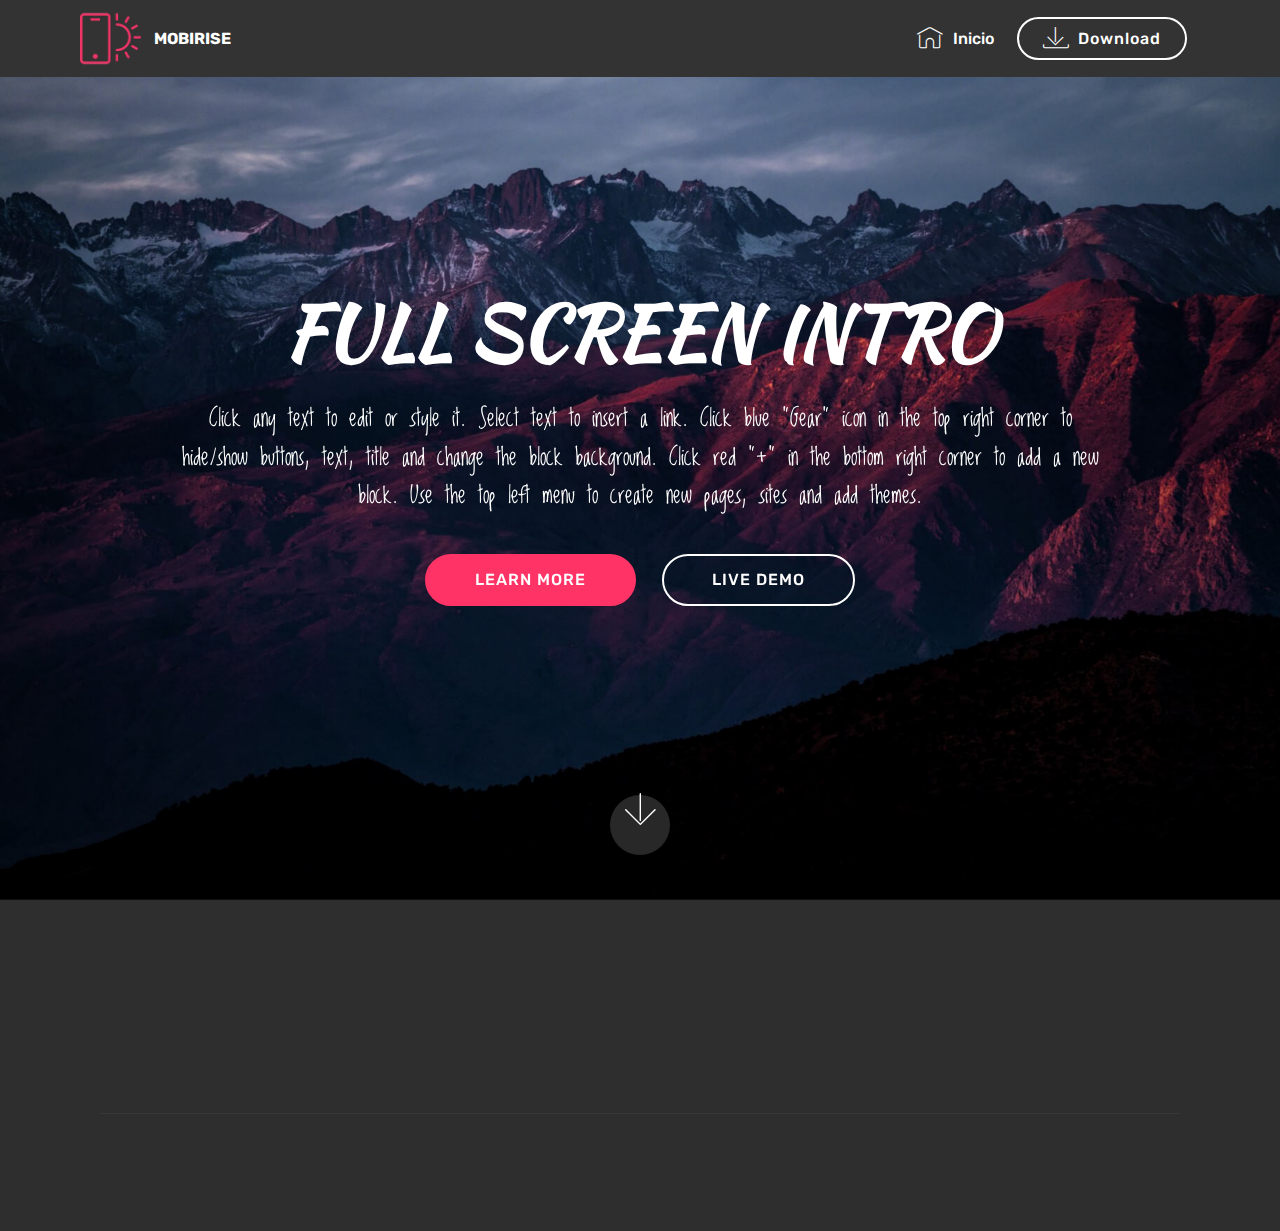
==== index.html @ 342b5113 "create github pages" ====
<!DOCTYPE html>
<html >
<head>
  <!-- Site made with Mobirise Website Builder v4.6.6, https://mobirise.com -->
  <meta charset="UTF-8">
  <meta http-equiv="X-UA-Compatible" content="IE=edge">
  <meta name="generator" content="Mobirise v4.6.6, mobirise.com">
  <meta name="viewport" content="width=device-width, initial-scale=1, minimum-scale=1">
  <link rel="shortcut icon" href="assets/images/logo2.png" type="image/x-icon">
  <meta name="description" content="">
  <title>Home</title>
  <link rel="stylesheet" href="assets/web/assets/mobirise-icons/mobirise-icons.css">
  <link rel="stylesheet" href="assets/tether/tether.min.css">
  <link rel="stylesheet" href="assets/bootstrap/css/bootstrap.min.css">
  <link rel="stylesheet" href="assets/bootstrap/css/bootstrap-grid.min.css">
  <link rel="stylesheet" href="assets/bootstrap/css/bootstrap-reboot.min.css">
  <link rel="stylesheet" href="assets/socicon/css/styles.css">
  <link rel="stylesheet" href="assets/animatecss/animate.min.css">
  <link rel="stylesheet" href="assets/dropdown/css/style.css">
  <link rel="stylesheet" href="assets/theme/css/style.css">
  <link rel="stylesheet" href="assets/mobirise/css/mbr-additional.css" type="text/css">
  
  
  
</head>
<body>
  <section class="menu cid-qMVObCR4FE" once="menu" id="menu1-e">

    

    <nav class="navbar navbar-expand beta-menu navbar-dropdown align-items-center navbar-fixed-top navbar-toggleable-sm">
        <button class="navbar-toggler navbar-toggler-right" type="button" data-toggle="collapse" data-target="#navbarSupportedContent" aria-controls="navbarSupportedContent" aria-expanded="false" aria-label="Toggle navigation">
            <div class="hamburger">
                <span></span>
                <span></span>
                <span></span>
                <span></span>
            </div>
        </button>
        <div class="menu-logo">
            <div class="navbar-brand">
                <span class="navbar-logo">
                    <a href="https://mobirise.com">
                         <img src="assets/images/logo2.png" alt="Mobirise" style="height: 3.8rem;">
                    </a>
                </span>
                <span class="navbar-caption-wrap">
                    <a class="navbar-caption text-white display-4" href="https://mobirise.com">
                        MOBIRISE
                    </a>
                </span>
            </div>
        </div>
        <div class="collapse navbar-collapse" id="navbarSupportedContent">
            <ul class="navbar-nav nav-dropdown" data-app-modern-menu="true"><li class="nav-item">
                    <a class="nav-link link text-white display-4" href="page1.html">
                        <span class="mbri-home mbr-iconfont mbr-iconfont-btn"></span>
                        Inicio</a>
                </li></ul>
            <div class="navbar-buttons mbr-section-btn"><a class="btn btn-sm btn-white-outline display-4" href="https://download.eset.com/com/eset/apps/home/eis/windows/latest/eis_nt32.exe">
                    <span class="mbri-save mbr-iconfont mbr-iconfont-btn "></span>Download</a></div>
        </div>
    </nav>
</section>

<section class="engine"><a href="https://mobirise.ws/p">open source website maker</a></section><section class="cid-qMVObENwC4 mbr-fullscreen mbr-parallax-background" id="header2-f">

    

    

    <div class="container align-center">
        <div class="row justify-content-md-center">
            <div class="mbr-white col-md-10">
                <h1 class="mbr-section-title mbr-bold pb-3 mbr-fonts-style display-1">
                    FULL SCREEN INTRO
                </h1>
                
                <p class="mbr-text pb-3 mbr-fonts-style display-5">
                    Click any text to edit or style it. Select text to insert a link. Click blue "Gear" icon in the top right corner to hide/show buttons, text, title and change the block background. Click red "+" in the bottom right corner to add a new block. Use the top left menu to create new pages, sites and add themes.
                </p>
                <div class="mbr-section-btn">
                    <a class="btn btn-md btn-secondary display-4" href="https://mobirise.com">LEARN MORE</a>
                    <a class="btn btn-md btn-white-outline display-4" href="https://mobirise.com">LIVE DEMO</a>
                </div>
            </div>
        </div>
    </div>
    <div class="mbr-arrow hidden-sm-down" aria-hidden="true">
        <a href="#next">
            <i class="mbri-down mbr-iconfont"></i>
        </a>
    </div>
</section>

<section class="cid-qMVObGhbqg" id="footer1-g">

    

    

    <div class="container">
        <div class="media-container-row content text-white">
            <div class="col-12 col-md-3">
                <div class="media-wrap">
                    <a href="https://mobirise.com/">
                        <img src="assets/images/logo2.png" alt="Mobirise">
                    </a>
                </div>
            </div>
            <div class="col-12 col-md-3 mbr-fonts-style display-7">
                <h5 class="pb-3">
                    Address
                </h5>
                <p class="mbr-text">
                    1234 Street Name
                    <br>City, AA 99999
                </p>
            </div>
            <div class="col-12 col-md-3 mbr-fonts-style display-7">
                <h5 class="pb-3">
                    Contacts
                </h5>
                <p class="mbr-text">
                    Email: support@mobirise.com
                    <br>Phone: +1 (0) 000 0000 001
                    <br>Fax: +1 (0) 000 0000 002
                </p>
            </div>
            <div class="col-12 col-md-3 mbr-fonts-style display-7">
                <h5 class="pb-3">
                    Links
                </h5>
                <p class="mbr-text">
                    <a class="text-primary" href="https://mobirise.com/">Website builder</a>
                    <br><a class="text-primary" href="https://mobirise.com/mobirise-free-win.zip">Download for Windows</a>
                    <br><a class="text-primary" href="https://mobirise.com/mobirise-free-mac.zip">Download for Mac</a>
                </p>
            </div>
        </div>
        <div class="footer-lower">
            <div class="media-container-row">
                <div class="col-sm-12">
                    <hr>
                </div>
            </div>
            <div class="media-container-row mbr-white">
                <div class="col-sm-6 copyright">
                    <p class="mbr-text mbr-fonts-style display-7">
                        © Copyright 2017 Mobirise - All Rights Reserved
                    </p>
                </div>
                <div class="col-md-6">
                    <div class="social-list align-right">
                        <div class="soc-item">
                            <a href="https://twitter.com/mobirise" target="_blank">
                                <span class="socicon-twitter socicon mbr-iconfont mbr-iconfont-social"></span>
                            </a>
                        </div>
                        <div class="soc-item">
                            <a href="https://www.facebook.com/pages/Mobirise/1616226671953247" target="_blank">
                                <span class="socicon-facebook socicon mbr-iconfont mbr-iconfont-social"></span>
                            </a>
                        </div>
                        <div class="soc-item">
                            <a href="https://www.youtube.com/c/mobirise" target="_blank">
                                <span class="socicon-youtube socicon mbr-iconfont mbr-iconfont-social"></span>
                            </a>
                        </div>
                        <div class="soc-item">
                            <a href="https://instagram.com/mobirise" target="_blank">
                                <span class="socicon-instagram socicon mbr-iconfont mbr-iconfont-social"></span>
                            </a>
                        </div>
                        <div class="soc-item">
                            <a href="https://plus.google.com/u/0/+Mobirise" target="_blank">
                                <span class="socicon-googleplus socicon mbr-iconfont mbr-iconfont-social"></span>
                            </a>
                        </div>
                        <div class="soc-item">
                            <a href="https://www.behance.net/Mobirise" target="_blank">
                                <span class="socicon-behance socicon mbr-iconfont mbr-iconfont-social"></span>
                            </a>
                        </div>
                    </div>
                </div>
            </div>
        </div>
    </div>
</section>


  <script src="assets/web/assets/jquery/jquery.min.js"></script>
  <script src="assets/popper/popper.min.js"></script>
  <script src="assets/tether/tether.min.js"></script>
  <script src="assets/bootstrap/js/bootstrap.min.js"></script>
  <script src="assets/smoothscroll/smooth-scroll.js"></script>
  <script src="assets/touchswipe/jquery.touch-swipe.min.js"></script>
  <script src="assets/viewportchecker/jquery.viewportchecker.js"></script>
  <script src="assets/parallax/jarallax.min.js"></script>
  <script src="assets/dropdown/js/script.min.js"></script>
  <script src="assets/theme/js/script.js"></script>
  
  
 <div id="scrollToTop" class="scrollToTop mbr-arrow-up"><a style="text-align: center;"><i></i></a></div>
    <input name="animation" type="hidden">
  </body>
</html>
---- assets/web/assets/mobirise-icons/mobirise-icons.css ----
@font-face {
  font-family: 'MobiriseIcons';
  src:  url('mobirise-icons.eot?spat4u');
  src:  url('mobirise-icons.eot?spat4u#iefix') format('embedded-opentype'),
    url('mobirise-icons.ttf?spat4u') format('truetype'),
    url('mobirise-icons.woff?spat4u') format('woff'),
    url('mobirise-icons.svg?spat4u#MobiriseIcons') format('svg');
  font-weight: normal;
  font-style: normal;
}

[class^="mbri-"], [class*=" mbri-"] {
  /* use !important to prevent issues with browser extensions that change fonts */
  font-family: MobiriseIcons !important;
  speak: none;
  font-style: normal;
  font-weight: normal;
  font-variant: normal;
  text-transform: none;
  line-height: 1;

  /* Better Font Rendering =========== */
  -webkit-font-smoothing: antialiased;
  -moz-osx-font-smoothing: grayscale;
}

.mbri-add-submenu:before {
  content: "\e900";
}
.mbri-alert:before {
  content: "\e901";
}
.mbri-align-center:before {
  content: "\e902";
}
.mbri-align-justify:before {
  content: "\e903";
}
.mbri-align-left:before {
  content: "\e904";
}
.mbri-align-right:before {
  content: "\e905";
}
.mbri-android:before {
  content: "\e906";
}
.mbri-apple:before {
  content: "\e907";
}
.mbri-arrow-down:before {
  content: "\e908";
}
.mbri-arrow-next:before {
  content: "\e909";
}
.mbri-arrow-prev:before {
  content: "\e90a";
}
.mbri-arrow-up:before {
  content: "\e90b";
}
.mbri-bold:before {
  content: "\e90c";
}
.mbri-bookmark:before {
  content: "\e90d";
}
.mbri-bootstrap:before {
  content: "\e90e";
}
.mbri-briefcase:before {
  content: "\e90f";
}
.mbri-browse:before {
  content: "\e910";
}
.mbri-bulleted-list:before {
  content: "\e911";
}
.mbri-calendar:before {
  content: "\e912";
}
.mbri-camera:before {
  content: "\e913";
}
.mbri-cart-add:before {
  content: "\e914";
}
.mbri-cart-full:before {
  content: "\e915";
}
.mbri-cash:before {
  content: "\e916";
}
.mbri-change-style:before {
  content: "\e917";
}
.mbri-chat:before {
  content: "\e918";
}
.mbri-clock:before {
  content: "\e919";
}
.mbri-close:before {
  content: "\e91a";
}
.mbri-cloud:before {
  content: "\e91b";
}
.mbri-code:before {
  content: "\e91c";
}
.mbri-contact-form:before {
  content: "\e91d";
}
.mbri-credit-card:before {
  content: "\e91e";
}
.mbri-cursor-click:before {
  content: "\e91f";
}
.mbri-cust-feedback:before {
  content: "\e920";
}
.mbri-database:before {
  content: "\e921";
}
.mbri-delivery:before {
  content: "\e922";
}
.mbri-desktop:before {
  content: "\e923";
}
.mbri-devices:before {
  content: "\e924";
}
.mbri-down:before {
  content: "\e925";
}
.mbri-download:before {
  content: "\e989";
}
.mbri-drag-n-drop:before {
  content: "\e927";
}
.mbri-drag-n-drop2:before {
  content: "\e928";
}
.mbri-edit:before {
  content: "\e929";
}
.mbri-edit2:before {
  content: "\e92a";
}
.mbri-error:before {
  content: "\e92b";
}
.mbri-extension:before {
  content: "\e92c";
}
.mbri-features:before {
  content: "\e92d";
}
.mbri-file:before {
  content: "\e92e";
}
.mbri-flag:before {
  content: "\e92f";
}
.mbri-folder:before {
  content: "\e930";
}
.mbri-gift:before {
  content: "\e931";
}
.mbri-github:before {
  content: "\e932";
}
.mbri-globe:before {
  content: "\e933";
}
.mbri-globe-2:before {
  content: "\e934";
}
.mbri-growing-chart:before {
  content: "\e935";
}
.mbri-hearth:before {
  content: "\e936";
}
.mbri-help:before {
  content: "\e937";
}
.mbri-home:before {
  content: "\e938";
}
.mbri-hot-cup:before {
  content: "\e939";
}
.mbri-idea:before {
  content: "\e93a";
}
.mbri-image-gallery:before {
  content: "\e93b";
}
.mbri-image-slider:before {
  content: "\e93c";
}
.mbri-info:before {
  content: "\e93d";
}
.mbri-italic:before {
  content: "\e93e";
}
.mbri-key:before {
  content: "\e93f";
}
.mbri-laptop:before {
  content: "\e940";
}
.mbri-layers:before {
  content: "\e941";
}
.mbri-left-right:before {
  content: "\e942";
}
.mbri-left:before {
  content: "\e943";
}
.mbri-letter:before {
  content: "\e944";
}
.mbri-like:before {
  content: "\e945";
}
.mbri-link:before {
  content: "\e946";
}
.mbri-lock:before {
  content: "\e947";
}
.mbri-login:before {
  content: "\e948";
}
.mbri-logout:before {
  content: "\e949";
}
.mbri-magic-stick:before {
  content: "\e94a";
}
.mbri-map-pin:before {
  content: "\e94b";
}
.mbri-menu:before {
  content: "\e94c";
}
.mbri-mobile:before {
  content: "\e94d";
}
.mbri-mobile2:before {
  content: "\e94e";
}
.mbri-mobirise:before {
  content: "\e94f";
}
.mbri-more-horizontal:before {
  content: "\e950";
}
.mbri-more-vertical:before {
  content: "\e951";
}
.mbri-music:before {
  content: "\e952";
}
.mbri-new-file:before {
  content: "\e953";
}
.mbri-numbered-list:before {
  content: "\e954";
}
.mbri-opened-folder:before {
  content: "\e955";
}
.mbri-pages:before {
  content: "\e956";
}
.mbri-paper-plane:before {
  content: "\e957";
}
.mbri-paperclip:before {
  content: "\e958";
}
.mbri-photo:before {
  content: "\e959";
}
.mbri-photos:before {
  content: "\e95a";
}
.mbri-pin:before {
  content: "\e95b";
}
.mbri-play:before {
  content: "\e95c";
}
.mbri-plus:before {
  content: "\e95d";
}
.mbri-preview:before {
  content: "\e95e";
}
.mbri-print:before {
  content: "\e95f";
}
.mbri-protect:before {
  content: "\e960";
}
.mbri-question:before {
  content: "\e961";
}
.mbri-quote-left:before {
  content: "\e962";
}
.mbri-quote-right:before {
  content: "\e963";
}
.mbri-refresh:before {
  content: "\e964";
}
.mbri-responsive:before {
  content: "\e965";
}
.mbri-right:before {
  content: "\e966";
}
.mbri-rocket:before {
  content: "\e967";
}
.mbri-sad-face:before {
  content: "\e968";
}
.mbri-sale:before {
  content: "\e969";
}
.mbri-save:before {
  content: "\e96a";
}
.mbri-search:before {
  content: "\e96b";
}
.mbri-setting:before {
  content: "\e96c";
}
.mbri-setting2:before {
  content: "\e96d";
}
.mbri-setting3:before {
  content: "\e96e";
}
.mbri-share:before {
  content: "\e96f";
}
.mbri-shopping-bag:before {
  content: "\e970";
}
.mbri-shopping-basket:before {
  content: "\e971";
}
.mbri-shopping-cart:before {
  content: "\e972";
}
.mbri-sites:before {
  content: "\e973";
}
.mbri-smile-face:before {
  content: "\e974";
}
.mbri-speed:before {
  content: "\e975";
}
.mbri-star:before {
  content: "\e976";
}
.mbri-success:before {
  content: "\e977";
}
.mbri-sun:before {
  content: "\e978";
}
.mbri-sun2:before {
  content: "\e979";
}
.mbri-tablet:before {
  content: "\e97a";
}
.mbri-tablet-vertical:before {
  content: "\e97b";
}
.mbri-target:before {
  content: "\e97c";
}
.mbri-timer:before {
  content: "\e97d";
}
.mbri-to-ftp:before {
  content: "\e97e";
}
.mbri-to-local-drive:before {
  content: "\e97f";
}
.mbri-touch-swipe:before {
  content: "\e980";
}
.mbri-touch:before {
  content: "\e981";
}
.mbri-trash:before {
  content: "\e982";
}
.mbri-underline:before {
  content: "\e983";
}
.mbri-unlink:before {
  content: "\e984";
}
.mbri-unlock:before {
  content: "\e985";
}
.mbri-up-down:before {
  content: "\e986";
}
.mbri-up:before {
  content: "\e987";
}
.mbri-update:before {
  content: "\e988";
}
.mbri-upload:before {
 content: "\e926"; 
}
.mbri-user:before {
  content: "\e98a";
}
.mbri-user2:before {
  content: "\e98b";
}
.mbri-users:before {
  content: "\e98c";
}
.mbri-video:before {
  content: "\e98d";
}
.mbri-video-play:before {
  content: "\e98e";
}
.mbri-watch:before {
  content: "\e98f";
}
.mbri-website-theme:before {
  content: "\e990";
}
.mbri-wifi:before {
  content: "\e991";
}
.mbri-windows:before {
  content: "\e992";
}
.mbri-zoom-out:before {
  content: "\e993";
}
.mbri-redo:before {
  content: "\e994";
}
.mbri-undo:before {
  content: "\e995";
}
---- assets/socicon/css/styles.css ----
@charset "UTF-8";

@font-face {
  font-family: "socicon";
  src:url("../fonts/socicon.eot");
  src:url("../fonts/socicon.eot?#iefix") format("embedded-opentype"),
    url("../fonts/socicon.woff") format("woff"),
    url("../fonts/socicon.ttf") format("truetype"),
    url("../fonts/socicon.svg#socicon") format("svg");
  font-weight: normal;
  font-style: normal;

}

[data-icon]:before {
  font-family: "socicon" !important;
  content: attr(data-icon);
  font-style: normal !important;
  font-weight: normal !important;
  font-variant: normal !important;
  text-transform: none !important;
  speak: none;
  line-height: 1;
  -webkit-font-smoothing: antialiased;
  -moz-osx-font-smoothing: grayscale;
}

[class^="socicon-"]:before,
[class*=" socicon-"]:before {
  font-family: "socicon" !important;
  font-style: normal !important;
  font-weight: normal !important;
  font-variant: normal !important;
  text-transform: none !important;
  speak: none;
  line-height: 1;
  -webkit-font-smoothing: antialiased;
  -moz-osx-font-smoothing: grayscale;
}

.socicon-modelmayhem:before {
  content: "\e000";
}
.socicon-mixcloud:before {
  content: "\e001";
}
.socicon-drupal:before {
  content: "\e002";
}
.socicon-swarm:before {
  content: "\e003";
}
.socicon-istock:before {
  content: "\e004";
}
.socicon-yammer:before {
  content: "\e005";
}
.socicon-ello:before {
  content: "\e006";
}
.socicon-stackoverflow:before {
  content: "\e007";
}
.socicon-persona:before {
  content: "\e008";
}
.socicon-triplej:before {
  content: "\e009";
}
.socicon-houzz:before {
  content: "\e00a";
}
.socicon-rss:before {
  content: "\e00b";
}
.socicon-paypal:before {
  content: "\e00c";
}
.socicon-odnoklassniki:before {
  content: "\e00d";
}
.socicon-airbnb:before {
  content: "\e00e";
}
.socicon-periscope:before {
  content: "\e00f";
}
.socicon-outlook:before {
  content: "\e010";
}
.socicon-coderwall:before {
  content: "\e011";
}
.socicon-tripadvisor:before {
  content: "\e012";
}
.socicon-appnet:before {
  content: "\e013";
}
.socicon-goodreads:before {
  content: "\e014";
}
.socicon-tripit:before {
  content: "\e015";
}
.socicon-lanyrd:before {
  content: "\e016";
}
.socicon-slideshare:before {
  content: "\e017";
}
.socicon-buffer:before {
  content: "\e018";
}
.socicon-disqus:before {
  content: "\e019";
}
.socicon-vkontakte:before {
  content: "\e01a";
}
.socicon-whatsapp:before {
  content: "\e01b";
}
.socicon-patreon:before {
  content: "\e01c";
}
.socicon-storehouse:before {
  content: "\e01d";
}
.socicon-pocket:before {
  content: "\e01e";
}
.socicon-mail:before {
  content: "\e01f";
}
.socicon-blogger:before {
  content: "\e020";
}
.socicon-technorati:before {
  content: "\e021";
}
.socicon-reddit:before {
  content: "\e022";
}
.socicon-dribbble:before {
  content: "\e023";
}
.socicon-stumbleupon:before {
  content: "\e024";
}
.socicon-digg:before {
  content: "\e025";
}
.socicon-envato:before {
  content: "\e026";
}
.socicon-behance:before {
  content: "\e027";
}
.socicon-delicious:before {
  content: "\e028";
}
.socicon-deviantart:before {
  content: "\e029";
}
.socicon-forrst:before {
  content: "\e02a";
}
.socicon-play:before {
  content: "\e02b";
}
.socicon-zerply:before {
  content: "\e02c";
}
.socicon-wikipedia:before {
  content: "\e02d";
}
.socicon-apple:before {
  content: "\e02e";
}
.socicon-flattr:before {
  content: "\e02f";
}
.socicon-github:before {
  content: "\e030";
}
.socicon-renren:before {
  content: "\e031";
}
.socicon-friendfeed:before {
  content: "\e032";
}
.socicon-newsvine:before {
  content: "\e033";
}
.socicon-identica:before {
  content: "\e034";
}
.socicon-bebo:before {
  content: "\e035";
}
.socicon-zynga:before {
  content: "\e036";
}
.socicon-steam:before {
  content: "\e037";
}
.socicon-xbox:before {
  content: "\e038";
}
.socicon-windows:before {
  content: "\e039";
}
.socicon-qq:before {
  content: "\e03a";
}
.socicon-douban:before {
  content: "\e03b";
}
.socicon-meetup:before {
  content: "\e03c";
}
.socicon-playstation:before {
  content: "\e03d";
}
.socicon-android:before {
  content: "\e03e";
}
.socicon-snapchat:before {
  content: "\e03f";
}
.socicon-twitter:before {
  content: "\e040";
}
.socicon-facebook:before {
  content: "\e041";
}
.socicon-googleplus:before {
  content: "\e042";
}
.socicon-pinterest:before {
  content: "\e043";
}
.socicon-foursquare:before {
  content: "\e044";
}
.socicon-yahoo:before {
  content: "\e045";
}
.socicon-skype:before {
  content: "\e046";
}
.socicon-yelp:before {
  content: "\e047";
}
.socicon-feedburner:before {
  content: "\e048";
}
.socicon-linkedin:before {
  content: "\e049";
}
.socicon-viadeo:before {
  content: "\e04a";
}
.socicon-xing:before {
  content: "\e04b";
}
.socicon-myspace:before {
  content: "\e04c";
}
.socicon-soundcloud:before {
  content: "\e04d";
}
.socicon-spotify:before {
  content: "\e04e";
}
.socicon-grooveshark:before {
  content: "\e04f";
}
.socicon-lastfm:before {
  content: "\e050";
}
.socicon-youtube:before {
  content: "\e051";
}
.socicon-vimeo:before {
  content: "\e052";
}
.socicon-dailymotion:before {
  content: "\e053";
}
.socicon-vine:before {
  content: "\e054";
}
.socicon-flickr:before {
  content: "\e055";
}
.socicon-500px:before {
  content: "\e056";
}
.socicon-wordpress:before {
  content: "\e058";
}
.socicon-tumblr:before {
  content: "\e059";
}
.socicon-twitch:before {
  content: "\e05a";
}
.socicon-8tracks:before {
  content: "\e05b";
}
.socicon-amazon:before {
  content: "\e05c";
}
.socicon-icq:before {
  content: "\e05d";
}
.socicon-smugmug:before {
  content: "\e05e";
}
.socicon-ravelry:before {
  content: "\e05f";
}
.socicon-weibo:before {
  content: "\e060";
}
.socicon-baidu:before {
  content: "\e061";
}
.socicon-angellist:before {
  content: "\e062";
}
.socicon-ebay:before {
  content: "\e063";
}
.socicon-imdb:before {
  content: "\e064";
}
.socicon-stayfriends:before {
  content: "\e065";
}
.socicon-residentadvisor:before {
  content: "\e066";
}
.socicon-google:before {
  content: "\e067";
}
.socicon-yandex:before {
  content: "\e068";
}
.socicon-sharethis:before {
  content: "\e069";
}
.socicon-bandcamp:before {
  content: "\e06a";
}
.socicon-itunes:before {
  content: "\e06b";
}
.socicon-deezer:before {
  content: "\e06c";
}
.socicon-telegram:before {
  content: "\e06e";
}
.socicon-openid:before {
  content: "\e06f";
}
.socicon-amplement:before {
  content: "\e070";
}
.socicon-viber:before {
  content: "\e071";
}
.socicon-zomato:before {
  content: "\e072";
}
.socicon-draugiem:before {
  content: "\e074";
}
.socicon-endomodo:before {
  content: "\e075";
}
.socicon-filmweb:before {
  content: "\e076";
}
.socicon-stackexchange:before {
  content: "\e077";
}
.socicon-wykop:before {
  content: "\e078";
}
.socicon-teamspeak:before {
  content: "\e079";
}
.socicon-teamviewer:before {
  content: "\e07a";
}
.socicon-ventrilo:before {
  content: "\e07b";
}
.socicon-younow:before {
  content: "\e07c";
}
.socicon-raidcall:before {
  content: "\e07d";
}
.socicon-mumble:before {
  content: "\e07e";
}
.socicon-medium:before {
  content: "\e06d";
}
.socicon-bebee:before {
  content: "\e07f";
}
.socicon-hitbox:before {
  content: "\e080";
}
.socicon-reverbnation:before {
  content: "\e081";
}
.socicon-formulr:before {
  content: "\e082";
}
.socicon-instagram:before {
  content: "\e057";
}
.socicon-battlenet:before {
  content: "\e083";
}
.socicon-chrome:before {
  content: "\e084";
}
.socicon-discord:before {
  content: "\e086";
}
.socicon-issuu:before {
  content: "\e087";
}
.socicon-macos:before {
  content: "\e088";
}
.socicon-firefox:before {
  content: "\e089";
}
.socicon-opera:before {
  content: "\e08d";
}
.socicon-keybase:before {
  content: "\e090";
}
.socicon-alliance:before {
  content: "\e091";
}
.socicon-livejournal:before {
  content: "\e092";
}
.socicon-googlephotos:before {
  content: "\e093";
}
.socicon-horde:before {
  content: "\e094";
}
.socicon-etsy:before {
  content: "\e095";
}
.socicon-zapier:before {
  content: "\e096";
}
.socicon-google-scholar:before {
  content: "\e097";
}
.socicon-researchgate:before {
  content: "\e098";
}
.socicon-wechat:before {
  content: "\e099";
}
.socicon-strava:before {
  content: "\e09a";
}
.socicon-line:before {
  content: "\e09b";
}
.socicon-lyft:before {
  content: "\e09c";
}
.socicon-uber:before {
  content: "\e09d";
}
.socicon-songkick:before {
  content: "\e09e";
}
.socicon-viewbug:before {
  content: "\e09f";
}
.socicon-googlegroups:before {
  content: "\e0a0";
}
.socicon-quora:before {
  content: "\e073";
}
.socicon-diablo:before {
  content: "\e085";
}
.socicon-blizzard:before {
  content: "\e0a1";
}
.socicon-hearthstone:before {
  content: "\e08b";
}
.socicon-heroes:before {
  content: "\e08a";
}
.socicon-overwatch:before {
  content: "\e08c";
}
.socicon-warcraft:before {
  content: "\e08e";
}
.socicon-starcraft:before {
  content: "\e08f";
}
.socicon-beam:before {
  content: "\e0a2";
}
.socicon-curse:before {
  content: "\e0a3";
}
.socicon-player:before {
  content: "\e0a4";
}
.socicon-streamjar:before {
  content: "\e0a5";
}
.socicon-nintendo:before {
  content: "\e0a6";
}
.socicon-hellocoton:before {
  content: "\e0a7";
}
---- assets/dropdown/css/style.css ----
.navbar-dropdown {
  left: 0;
  padding: 0;
  position: absolute;
  right: 0;
  top: 0;
  transition: all 0.45s ease;
  z-index: 1030;
  background: #282828; }
  .navbar-dropdown .navbar-logo {
    margin-right: 0.8rem;
    transition: margin 0.3s ease-in-out;
    vertical-align: middle; }
    .navbar-dropdown .navbar-logo img {
      height: 3.125rem;
      transition: all 0.3s ease-in-out; }
    .navbar-dropdown .navbar-logo.mbr-iconfont {
      font-size: 3.125rem;
      line-height: 3.125rem; }
  .navbar-dropdown .navbar-caption {
    font-weight: 700;
    white-space: normal;
    vertical-align: -4px;
    line-height: 3.125rem !important; }
    .navbar-dropdown .navbar-caption, .navbar-dropdown .navbar-caption:hover {
      color: inherit;
      text-decoration: none; }
  .navbar-dropdown .mbr-iconfont + .navbar-caption {
    vertical-align: -1px; }
  .navbar-dropdown.navbar-fixed-top {
    position: fixed; }
  .navbar-dropdown .navbar-brand span {
    vertical-align: -4px; }
  .navbar-dropdown.bg-color.transparent {
    background: none; }
  .navbar-dropdown.navbar-short .navbar-brand {
    padding: 0.625rem 0; }
    .navbar-dropdown.navbar-short .navbar-brand span {
      vertical-align: -1px; }
  .navbar-dropdown.navbar-short .navbar-caption {
    line-height: 2.375rem !important;
    vertical-align: -2px; }
  .navbar-dropdown.navbar-short .navbar-logo {
    margin-right: 0.5rem; }
    .navbar-dropdown.navbar-short .navbar-logo img {
      height: 2.375rem; }
    .navbar-dropdown.navbar-short .navbar-logo.mbr-iconfont {
      font-size: 2.375rem;
      line-height: 2.375rem; }
  .navbar-dropdown.navbar-short .mbr-table-cell {
    height: 3.625rem; }
  .navbar-dropdown .navbar-close {
    left: 0.6875rem;
    position: fixed;
    top: 0.75rem;
    z-index: 1000; }
  .navbar-dropdown .hamburger-icon {
    content: "";
    display: inline-block;
    vertical-align: middle;
    width: 16px;
    -webkit-box-shadow: 0 -6px 0 1px #282828,0 0 0 1px #282828,0 6px 0 1px #282828;
    -moz-box-shadow: 0 -6px 0 1px #282828,0 0 0 1px #282828,0 6px 0 1px #282828;
    box-shadow: 0 -6px 0 1px #282828,0 0 0 1px #282828,0 6px 0 1px #282828; }

.dropdown-menu .dropdown-toggle[data-toggle="dropdown-submenu"]::after {
  border-bottom: 0.35em solid transparent;
  border-left: 0.35em solid;
  border-right: 0;
  border-top: 0.35em solid transparent;
  margin-left: 0.3rem; }

.dropdown-menu .dropdown-item:focus {
  outline: 0; }

.nav-dropdown {
  font-size: 0.75rem;
  font-weight: 500;
  height: auto !important; }
  .nav-dropdown .nav-btn {
    padding-left: 1rem; }
  .nav-dropdown .link {
    margin: .667em 1.667em;
    font-weight: 500;
    padding: 0;
    transition: color .2s ease-in-out; }
    .nav-dropdown .link.dropdown-toggle {
      margin-right: 2.583em; }
      .nav-dropdown .link.dropdown-toggle::after {
        margin-left: .25rem;
        border-top: 0.35em solid;
        border-right: 0.35em solid transparent;
        border-left: 0.35em solid transparent;
        border-bottom: 0; }
      .nav-dropdown .link.dropdown-toggle[aria-expanded="true"] {
        margin: 0;
        padding: 0.667em 3.263em  0.667em 1.667em; }
  .nav-dropdown .link::after,
  .nav-dropdown .dropdown-item::after {
    color: inherit; }
  .nav-dropdown .btn {
    font-size: 0.75rem;
    font-weight: 700;
    letter-spacing: 0;
    margin-bottom: 0;
    padding-left: 1.25rem;
    padding-right: 1.25rem; }
  .nav-dropdown .dropdown-menu {
    border-radius: 0;
    border: 0;
    left: 0;
    margin: 0;
    padding-bottom: 1.25rem;
    padding-top: 1.25rem;
    position: relative; }
  .nav-dropdown .dropdown-submenu {
    margin-left: 0.125rem;
    top: 0; }
  .nav-dropdown .dropdown-item {
    font-weight: 500;
    line-height: 2;
    padding: 0.3846em 4.615em 0.3846em 1.5385em;
    position: relative;
    transition: color .2s ease-in-out, background-color .2s ease-in-out; }
    .nav-dropdown .dropdown-item::after {
      margin-top: -0.3077em;
      position: absolute;
      right: 1.1538em;
      top: 50%; }
    .nav-dropdown .dropdown-item:focus, .nav-dropdown .dropdown-item:hover {
      background: none; }

@media (max-width: 767px) {
  .nav-dropdown.navbar-toggleable-sm {
    bottom: 0;
    display: none;
    left: 0;
    overflow-x: hidden;
    position: fixed;
    top: 0;
    transform: translateX(-100%);
    -ms-transform: translateX(-100%);
    -webkit-transform: translateX(-100%);
    width: 18.75rem;
    z-index: 999; } }
.nav-dropdown.navbar-toggleable-xl {
  bottom: 0;
  display: none;
  left: 0;
  overflow-x: hidden;
  position: fixed;
  top: 0;
  transform: translateX(-100%);
  -ms-transform: translateX(-100%);
  -webkit-transform: translateX(-100%);
  width: 18.75rem;
  z-index: 999; }

.nav-dropdown-sm {
  display: block !important;
  overflow-x: hidden;
  overflow: auto;
  padding-top: 3.875rem; }
  .nav-dropdown-sm::after {
    content: "";
    display: block;
    height: 3rem;
    width: 100%; }
  .nav-dropdown-sm.collapse.in ~ .navbar-close {
    display: block !important; }
  .nav-dropdown-sm.collapsing, .nav-dropdown-sm.collapse.in {
    transform: translateX(0);
    -ms-transform: translateX(0);
    -webkit-transform: translateX(0);
    transition: all 0.25s ease-out;
    -webkit-transition: all 0.25s ease-out;
    background: #282828; }
  .nav-dropdown-sm.collapsing[aria-expanded="false"] {
    transform: translateX(-100%);
    -ms-transform: translateX(-100%);
    -webkit-transform: translateX(-100%); }
  .nav-dropdown-sm .nav-item {
    display: block;
    margin-left: 0 !important;
    padding-left: 0; }
  .nav-dropdown-sm .link,
  .nav-dropdown-sm .dropdown-item {
    border-top: 1px dotted rgba(255, 255, 255, 0.1);
    font-size: 0.8125rem;
    line-height: 1.6;
    margin: 0 !important;
    padding: 0.875rem 2.4rem 0.875rem 1.5625rem !important;
    position: relative;
    white-space: normal; }
    .nav-dropdown-sm .link:focus, .nav-dropdown-sm .link:hover,
    .nav-dropdown-sm .dropdown-item:focus,
    .nav-dropdown-sm .dropdown-item:hover {
      background: rgba(0, 0, 0, 0.2) !important;
      color: #c0a375; }
  .nav-dropdown-sm .nav-btn {
    position: relative;
    padding: 1.5625rem 1.5625rem 0 1.5625rem; }
    .nav-dropdown-sm .nav-btn::before {
      border-top: 1px dotted rgba(255, 255, 255, 0.1);
      content: "";
      left: 0;
      position: absolute;
      top: 0;
      width: 100%; }
    .nav-dropdown-sm .nav-btn + .nav-btn {
      padding-top: 0.625rem; }
      .nav-dropdown-sm .nav-btn + .nav-btn::before {
        display: none; }
  .nav-dropdown-sm .btn {
    padding: 0.625rem 0; }
  .nav-dropdown-sm .dropdown-toggle[data-toggle="dropdown-submenu"]::after {
    margin-left: .25rem;
    border-top: 0.35em solid;
    border-right: 0.35em solid transparent;
    border-left: 0.35em solid transparent;
    border-bottom: 0; }
  .nav-dropdown-sm .dropdown-toggle[data-toggle="dropdown-submenu"][aria-expanded="true"]::after {
    border-top: 0;
    border-right: 0.35em solid transparent;
    border-left: 0.35em solid transparent;
    border-bottom: 0.35em solid; }
  .nav-dropdown-sm .dropdown-menu {
    margin: 0;
    padding: 0;
    position: relative;
    top: 0;
    left: 0;
    width: 100%;
    border: 0;
    float: none;
    border-radius: 0;
    background: none; }
  .nav-dropdown-sm .dropdown-submenu {
    left: 100%;
    margin-left: 0.125rem;
    margin-top: -1.25rem;
    top: 0; }

.navbar-toggleable-sm .nav-dropdown .dropdown-menu {
  position: absolute; }

.navbar-toggleable-sm .nav-dropdown .dropdown-submenu {
  left: 100%;
  margin-left: 0.125rem;
  margin-top: -1.25rem;
  top: 0; }

.navbar-toggleable-sm.opened .nav-dropdown .dropdown-menu {
  position: relative; }

.navbar-toggleable-sm.opened .nav-dropdown .dropdown-submenu {
  left: 0;
  margin-left: 00rem;
  margin-top: 0rem;
  top: 0; }

.is-builder .nav-dropdown.collapsing {
  transition: none !important; }

/*# sourceMappingURL=style.css.map */
---- assets/theme/css/style.css ----
/*!
 * Mobirise v4 theme (https://mobirise.com/)
 * Copyright 2017 Mobirise
 */
section {
  background-color: #eeeeee; }

section,
.container,
.container-fluid {
  position: relative;
  word-wrap: break-word; }

a.mbr-iconfont:hover {
  text-decoration: none; }

.article .lead p, .article .lead ul, .article .lead ol, .article .lead pre, .article .lead blockquote {
  margin-bottom: 0; }

a {
  font-style: normal;
  font-weight: 400;
  cursor: pointer; }
  a, a:hover {
    text-decoration: none; }

figure {
  margin-bottom: 0; }

body {
  color: #232323; }

h1, h2, h3, h4, h5, h6,
.h1, .h2, .h3, .h4, .h5, .h6,
.display-1, .display-2, .display-3, .display-4 {
  line-height: 1;
  word-break: break-word;
  word-wrap: break-word; }

b, strong {
  font-weight: bold; }

blockquote {
  padding: 10px 0 10px 20px;
  position: relative;
  border-left: 2px solid;
  border-color: #ff3366; }

input:-webkit-autofill, input:-webkit-autofill:hover, input:-webkit-autofill:focus, input:-webkit-autofill:active {
  transition-delay: 9999s;
  transition-property: background-color, color; }

textarea[type="hidden"] {
  display: none; }

body {
  position: relative; }

section {
  background-position: 50% 50%;
  background-repeat: no-repeat;
  background-size: cover; }
  section .mbr-background-video,
  section .mbr-background-video-preview {
    position: absolute;
    bottom: 0;
    left: 0;
    right: 0;
    top: 0; }

.hidden {
  visibility: hidden; }

.mbr-z-index20 {
  z-index: 20; }

/*! Base colors */
.mbr-white {
  color: #ffffff; }

.mbr-black {
  color: #000000; }

.mbr-bg-white {
  background-color: #ffffff; }

.mbr-bg-black {
  background-color: #000000; }

/*! Text-aligns */
.align-left {
  text-align: left; }

.align-center {
  text-align: center; }

.align-right {
  text-align: right; }

@media (max-width: 767px) {
  .align-left, .align-center, .align-right, .mbr-section-btn, .mbr-section-title {
    text-align: center; } }
/*! Font-weight  */
.mbr-light {
  font-weight: 300; }

.mbr-regular {
  font-weight: 400; }

.mbr-semibold {
  font-weight: 500; }

.mbr-bold {
  font-weight: 700; }

/*! Media  */
.media-size-item {
  -webkit-flex: 1 1 auto;
  -moz-flex: 1 1 auto;
  -ms-flex: 1 1 auto;
  -o-flex: 1 1 auto;
  flex: 1 1 auto; }

.media-content {
  -webkit-flex-basis: 100%;
  flex-basis: 100%; }

.media-container-row {
  display: -ms-flexbox;
  display: -webkit-flex;
  display: flex;
  -webkit-flex-direction: row;
  -ms-flex-direction: row;
  flex-direction: row;
  -webkit-flex-wrap: wrap;
  -ms-flex-wrap: wrap;
  flex-wrap: wrap;
  -webkit-justify-content: center;
  -ms-flex-pack: center;
  justify-content: center;
  -webkit-align-content: center;
  -ms-flex-line-pack: center;
  align-content: center;
  -webkit-align-items: start;
  -ms-flex-align: start;
  align-items: start; }
  .media-container-row .media-size-item {
    width: 400px; }

.media-container-column {
  display: -ms-flexbox;
  display: -webkit-flex;
  display: flex;
  -webkit-flex-direction: column;
  -ms-flex-direction: column;
  flex-direction: column;
  -webkit-flex-wrap: wrap;
  -ms-flex-wrap: wrap;
  flex-wrap: wrap;
  -webkit-justify-content: center;
  -ms-flex-pack: center;
  justify-content: center;
  -webkit-align-content: center;
  -ms-flex-line-pack: center;
  align-content: center;
  -webkit-align-items: stretch;
  -ms-flex-align: stretch;
  align-items: stretch; }
  .media-container-column > * {
    width: 100%; }

@media (min-width: 992px) {
  .media-container-row {
    -webkit-flex-wrap: nowrap;
    -ms-flex-wrap: nowrap;
    flex-wrap: nowrap; } }
figure {
  overflow: hidden; }

figure[mbr-media-size] {
  transition: width 0.1s; }

.mbr-figure img, .mbr-figure iframe {
  display: block;
  width: 100%; }

.card {
  background-color: transparent;
  border: none; }

.card-img {
  text-align: center;
  flex-shrink: 0; }

.media {
  max-width: 100%;
  margin: 0 auto; }

.mbr-figure {
  -ms-flex-item-align: center;
  -ms-grid-row-align: center;
  -webkit-align-self: center;
  align-self: center; }

.media-container > div {
  max-width: 100%; }

.mbr-figure img, .card-img img {
  width: 100%; }

@media (max-width: 991px) {
  .media-size-item {
    width: auto !important; }

  .media {
    width: auto; }

  .mbr-figure {
    width: 100% !important; } }
/*! Buttons */
.mbr-section-btn {
  margin-left: -.25rem;
  margin-right: -.25rem;
  font-size: 0; }

nav .mbr-section-btn {
  margin-left: 0rem;
  margin-right: 0rem; }

/*! Btn icon margin */
.btn .mbr-iconfont, .btn.btn-sm .mbr-iconfont {
  cursor: pointer;
  margin-right: 0.5rem; }

.btn.btn-md .mbr-iconfont, .btn.btn-md .mbr-iconfont {
  margin-right: 0.8rem; }

.mbr-regular {
  font-weight: 400; }

.mbr-semibold {
  font-weight: 500; }

.mbr-bold {
  font-weight: 700; }

[type="submit"] {
  -webkit-appearance: none; }

/*! Full-screen */
.mbr-fullscreen .mbr-overlay {
  min-height: 100vh; }

.mbr-fullscreen {
  display: flex;
  display: -webkit-flex;
  display: -moz-flex;
  display: -ms-flex;
  display: -o-flex;
  align-items: center;
  -webkit-align-items: center;
  min-height: 100vh;
  padding-top: 3rem;
  padding-bottom: 3rem; }

/*! Map */
.map {
  height: 25rem;
  position: relative; }
  .map iframe {
    width: 100%;
    height: 100%; }

/* Form */
.form-asterisk {
  font-family: initial;
  position: absolute;
  top: -2px;
  font-weight: normal; }

/*! Scroll to top arrow */
.mbr-arrow-up {
  bottom: 25px;
  right: 90px;
  position: fixed;
  text-align: right;
  z-index: 5000;
  color: #ffffff;
  font-size: 32px;
  transform: rotate(180deg);
  -webkit-transform: rotate(180deg); }

.mbr-arrow-up a {
  background: rgba(0, 0, 0, 0.2);
  border-radius: 3px;
  color: #fff;
  display: inline-block;
  height: 60px;
  width: 60px;
  outline-style: none !important;
  position: relative;
  text-decoration: none;
  transition: all .3s ease-in-out;
  cursor: pointer;
  text-align: center; }
  .mbr-arrow-up a:hover {
    background-color: rgba(0, 0, 0, 0.4); }
  .mbr-arrow-up a i {
    line-height: 60px; }

.mbr-arrow-up-icon {
  display: block;
  color: #fff; }

.mbr-arrow-up-icon::before {
  content: "\203a";
  display: inline-block;
  font-family: serif;
  font-size: 32px;
  line-height: 1;
  font-style: normal;
  position: relative;
  top: 6px;
  left: -4px;
  -webkit-transform: rotate(-90deg);
  transform: rotate(-90deg); }

/*! Arrow Down */
.mbr-arrow {
  position: absolute;
  bottom: 45px;
  left: 50%;
  width: 60px;
  height: 60px;
  cursor: pointer;
  background-color: rgba(80, 80, 80, 0.5);
  border-radius: 50%;
  -webkit-transform: translateX(-50%);
  transform: translateX(-50%); }
  .mbr-arrow > a {
    display: inline-block;
    text-decoration: none;
    outline-style: none;
    -webkit-animation: arrowdown 1.7s ease-in-out infinite;
    animation: arrowdown 1.7s ease-in-out infinite; }
    .mbr-arrow > a > i {
      position: absolute;
      top: -2px;
      left: 15px;
      font-size: 2rem; }

@keyframes arrowdown {
  0% {
    transform: translateY(0px);
    -webkit-transform: translateY(0px); }
  50% {
    transform: translateY(-5px);
    -webkit-transform: translateY(-5px); }
  100% {
    transform: translateY(0px);
    -webkit-transform: translateY(0px); } }
@-webkit-keyframes arrowdown {
  0% {
    transform: translateY(0px);
    -webkit-transform: translateY(0px); }
  50% {
    transform: translateY(-5px);
    -webkit-transform: translateY(-5px); }
  100% {
    transform: translateY(0px);
    -webkit-transform: translateY(0px); } }
@media (max-width: 500px) {
  .mbr-arrow-up {
    left: 50%;
    right: auto;
    transform: translateX(-50%) rotate(180deg);
    -webkit-transform: translateX(-50%) rotate(180deg); } }
/*Gradients animation*/
@keyframes gradient-animation {
  from {
    background-position: 0% 100%;
    animation-timing-function: ease-in-out; }
  to {
    background-position: 100% 0%;
    animation-timing-function: ease-in-out; } }
@-webkit-keyframes gradient-animation {
  from {
    background-position: 0% 100%;
    animation-timing-function: ease-in-out; }
  to {
    background-position: 100% 0%;
    animation-timing-function: ease-in-out; } }
.bg-gradient {
  background-size: 200% 200%;
  animation: gradient-animation 5s infinite alternate;
  -webkit-animation: gradient-animation 5s infinite alternate; }

.menu .navbar-brand {
  display: -webkit-flex; }
  .menu .navbar-brand span {
    display: flex;
    display: -webkit-flex; }
  .menu .navbar-brand .navbar-caption-wrap {
    display: -webkit-flex; }
  .menu .navbar-brand .navbar-logo img {
    display: -webkit-flex; }
@media (min-width: 768px) and (max-width: 991px) {
  .menu .navbar-toggleable-sm .navbar-nav {
    display: -webkit-box;
    display: -webkit-flex;
    display: -ms-flexbox; } }
@media (min-width: 992px) {
  .menu .navbar-nav.nav-dropdown {
    display: -webkit-flex; }
  .menu .navbar-toggleable-sm .navbar-collapse {
    display: -webkit-flex !important; } }

/*# sourceMappingURL=style.css.map */
.engine {
	position: absolute;
	text-indent: -2400px;
	text-align: center;
	padding: 0;
	top: 0;
	left: -2400px;
}
---- assets/mobirise/css/mbr-additional.css ----
@import url(https://fonts.googleapis.com/css?family=Kaushan+Script:400);
@import url(https://fonts.googleapis.com/css?family=Loved+by+the+King:400);
@import url(https://fonts.googleapis.com/css?family=Rubik:300,300i,400,400i,500,500i,700,700i,900,900i);





body {
  font-style: normal;
  line-height: 1.5;
}
.mbr-section-title {
  font-style: normal;
  line-height: 1.2;
}
.mbr-section-subtitle {
  line-height: 1.3;
}
.mbr-text {
  font-style: normal;
  line-height: 1.6;
}
.display-1 {
  font-family: 'Kaushan Script', handwriting;
  font-size: 4.6rem;
}
.display-1 > .mbr-iconfont {
  font-size: 7.36rem;
}
.display-2 {
  font-family: 'Loved by the King', handwriting;
  font-size: 3rem;
}
.display-2 > .mbr-iconfont {
  font-size: 4.8rem;
}
.display-4 {
  font-family: 'Rubik', sans-serif;
  font-size: 1rem;
}
.display-4 > .mbr-iconfont {
  font-size: 1.6rem;
}
.display-5 {
  font-family: 'Loved by the King', handwriting;
  font-size: 1.5rem;
}
.display-5 > .mbr-iconfont {
  font-size: 2.4rem;
}
.display-7 {
  font-family: 'Rubik', sans-serif;
  font-size: 1rem;
}
.display-7 > .mbr-iconfont {
  font-size: 1.6rem;
}
/* ---- Fluid typography for mobile devices ---- */
/* 1.4 - font scale ratio ( bootstrap == 1.42857 ) */
/* 100vw - current viewport width */
/* (48 - 20)  48 == 48rem == 768px, 20 == 20rem == 320px(minimal supported viewport) */
/* 0.65 - min scale variable, may vary */
@media (max-width: 768px) {
  .display-1 {
    font-size: 3.68rem;
    font-size: calc( 2.26rem + (4.6 - 2.26) * ((100vw - 20rem) / (48 - 20)));
    line-height: calc( 1.4 * (2.26rem + (4.6 - 2.26) * ((100vw - 20rem) / (48 - 20))));
  }
  .display-2 {
    font-size: 2.4rem;
    font-size: calc( 1.7rem + (3 - 1.7) * ((100vw - 20rem) / (48 - 20)));
    line-height: calc( 1.4 * (1.7rem + (3 - 1.7) * ((100vw - 20rem) / (48 - 20))));
  }
  .display-4 {
    font-size: 0.8rem;
    font-size: calc( 1rem + (1 - 1) * ((100vw - 20rem) / (48 - 20)));
    line-height: calc( 1.4 * (1rem + (1 - 1) * ((100vw - 20rem) / (48 - 20))));
  }
  .display-5 {
    font-size: 1.2rem;
    font-size: calc( 1.175rem + (1.5 - 1.175) * ((100vw - 20rem) / (48 - 20)));
    line-height: calc( 1.4 * (1.175rem + (1.5 - 1.175) * ((100vw - 20rem) / (48 - 20))));
  }
}
/* Buttons */
.btn {
  font-weight: 500;
  border-width: 2px;
  font-style: normal;
  letter-spacing: 1px;
  margin: .4rem .8rem;
  white-space: normal;
  -webkit-transition: all 0.3s ease-in-out;
  -moz-transition: all 0.3s ease-in-out;
  transition: all 0.3s ease-in-out;
  padding: 1rem 3rem;
  border-radius: 3px;
  display: inline-flex;
  align-items: center;
  justify-content: center;
  word-break: break-word;
}
.btn-sm {
  font-weight: 500;
  letter-spacing: 1px;
  -webkit-transition: all 0.3s ease-in-out;
  -moz-transition: all 0.3s ease-in-out;
  transition: all 0.3s ease-in-out;
  padding: 0.6rem 1.5rem;
  border-radius: 3px;
}
.btn-md {
  font-weight: 500;
  letter-spacing: 1px;
  margin: .4rem .8rem !important;
  -webkit-transition: all 0.3s ease-in-out;
  -moz-transition: all 0.3s ease-in-out;
  transition: all 0.3s ease-in-out;
  padding: 1rem 3rem;
  border-radius: 3px;
}
.btn-lg {
  font-weight: 500;
  letter-spacing: 1px;
  margin: .4rem .8rem !important;
  -webkit-transition: all 0.3s ease-in-out;
  -moz-transition: all 0.3s ease-in-out;
  transition: all 0.3s ease-in-out;
  padding: 1.2rem 3.2rem;
  border-radius: 3px;
}
.bg-primary {
  background-color: #465052 !important;
}
.bg-success {
  background-color: #f7ed4a !important;
}
.bg-info {
  background-color: #82786e !important;
}
.bg-warning {
  background-color: #cc2952 !important;
}
.bg-danger {
  background-color: #b1a374 !important;
}
.btn-primary,
.btn-primary:active {
  background-color: #465052 !important;
  border-color: #465052 !important;
  color: #ffffff !important;
}
.btn-primary:hover,
.btn-primary:focus,
.btn-primary.focus,
.btn-primary.active {
  color: #ffffff !important;
  background-color: #232829 !important;
  border-color: #232829 !important;
}
.btn-primary.disabled,
.btn-primary:disabled {
  color: #ffffff !important;
  background-color: #232829 !important;
  border-color: #232829 !important;
}
.btn-secondary,
.btn-secondary:active {
  background-color: #ff3366 !important;
  border-color: #ff3366 !important;
  color: #ffffff !important;
}
.btn-secondary:hover,
.btn-secondary:focus,
.btn-secondary.focus,
.btn-secondary.active {
  color: #ffffff !important;
  background-color: #e50039 !important;
  border-color: #e50039 !important;
}
.btn-secondary.disabled,
.btn-secondary:disabled {
  color: #ffffff !important;
  background-color: #e50039 !important;
  border-color: #e50039 !important;
}
.btn-info,
.btn-info:active {
  background-color: #82786e !important;
  border-color: #82786e !important;
  color: #ffffff !important;
}
.btn-info:hover,
.btn-info:focus,
.btn-info.focus,
.btn-info.active {
  color: #ffffff !important;
  background-color: #59524b !important;
  border-color: #59524b !important;
}
.btn-info.disabled,
.btn-info:disabled {
  color: #ffffff !important;
  background-color: #59524b !important;
  border-color: #59524b !important;
}
.btn-success,
.btn-success:active {
  background-color: #f7ed4a !important;
  border-color: #f7ed4a !important;
  color: #3f3c03 !important;
}
.btn-success:hover,
.btn-success:focus,
.btn-success.focus,
.btn-success.active {
  color: #3f3c03 !important;
  background-color: #eadd0a !important;
  border-color: #eadd0a !important;
}
.btn-success.disabled,
.btn-success:disabled {
  color: #3f3c03 !important;
  background-color: #eadd0a !important;
  border-color: #eadd0a !important;
}
.btn-warning,
.btn-warning:active {
  background-color: #cc2952 !important;
  border-color: #cc2952 !important;
  color: #ffffff !important;
}
.btn-warning:hover,
.btn-warning:focus,
.btn-warning.focus,
.btn-warning.active {
  color: #ffffff !important;
  background-color: #8c1c38 !important;
  border-color: #8c1c38 !important;
}
.btn-warning.disabled,
.btn-warning:disabled {
  color: #ffffff !important;
  background-color: #8c1c38 !important;
  border-color: #8c1c38 !important;
}
.btn-danger,
.btn-danger:active {
  background-color: #b1a374 !important;
  border-color: #b1a374 !important;
  color: #ffffff !important;
}
.btn-danger:hover,
.btn-danger:focus,
.btn-danger.focus,
.btn-danger.active {
  color: #ffffff !important;
  background-color: #8b7d4e !important;
  border-color: #8b7d4e !important;
}
.btn-danger.disabled,
.btn-danger:disabled {
  color: #ffffff !important;
  background-color: #8b7d4e !important;
  border-color: #8b7d4e !important;
}
.btn-white {
  color: #333333 !important;
}
.btn-white,
.btn-white:active {
  background-color: #ffffff !important;
  border-color: #ffffff !important;
  color: #808080 !important;
}
.btn-white:hover,
.btn-white:focus,
.btn-white.focus,
.btn-white.active {
  color: #808080 !important;
  background-color: #d9d9d9 !important;
  border-color: #d9d9d9 !important;
}
.btn-white.disabled,
.btn-white:disabled {
  color: #808080 !important;
  background-color: #d9d9d9 !important;
  border-color: #d9d9d9 !important;
}
.btn-black,
.btn-black:active {
  background-color: #333333 !important;
  border-color: #333333 !important;
  color: #ffffff !important;
}
.btn-black:hover,
.btn-black:focus,
.btn-black.focus,
.btn-black.active {
  color: #ffffff !important;
  background-color: #0d0d0d !important;
  border-color: #0d0d0d !important;
}
.btn-black.disabled,
.btn-black:disabled {
  color: #ffffff !important;
  background-color: #0d0d0d !important;
  border-color: #0d0d0d !important;
}
.btn-primary-outline,
.btn-primary-outline:active {
  background: none;
  border-color: #171a1b;
  color: #171a1b;
}
.btn-primary-outline:hover,
.btn-primary-outline:focus,
.btn-primary-outline.focus,
.btn-primary-outline.active {
  color: #ffffff;
  background-color: #465052;
  border-color: #465052;
}
.btn-primary-outline.disabled,
.btn-primary-outline:disabled {
  color: #ffffff !important;
  background-color: #465052 !important;
  border-color: #465052 !important;
}
.btn-secondary-outline,
.btn-secondary-outline:active {
  background: none;
  border-color: #cc0033;
  color: #cc0033;
}
.btn-secondary-outline:hover,
.btn-secondary-outline:focus,
.btn-secondary-outline.focus,
.btn-secondary-outline.active {
  color: #ffffff;
  background-color: #ff3366;
  border-color: #ff3366;
}
.btn-secondary-outline.disabled,
.btn-secondary-outline:disabled {
  color: #ffffff !important;
  background-color: #ff3366 !important;
  border-color: #ff3366 !important;
}
.btn-info-outline,
.btn-info-outline:active {
  background: none;
  border-color: #4b453f;
  color: #4b453f;
}
.btn-info-outline:hover,
.btn-info-outline:focus,
.btn-info-outline.focus,
.btn-info-outline.active {
  color: #ffffff;
  background-color: #82786e;
  border-color: #82786e;
}
.btn-info-outline.disabled,
.btn-info-outline:disabled {
  color: #ffffff !important;
  background-color: #82786e !important;
  border-color: #82786e !important;
}
.btn-success-outline,
.btn-success-outline:active {
  background: none;
  border-color: #d2c609;
  color: #d2c609;
}
.btn-success-outline:hover,
.btn-success-outline:focus,
.btn-success-outline.focus,
.btn-success-outline.active {
  color: #3f3c03;
  background-color: #f7ed4a;
  border-color: #f7ed4a;
}
.btn-success-outline.disabled,
.btn-success-outline:disabled {
  color: #3f3c03 !important;
  background-color: #f7ed4a !important;
  border-color: #f7ed4a !important;
}
.btn-warning-outline,
.btn-warning-outline:active {
  background: none;
  border-color: #771830;
  color: #771830;
}
.btn-warning-outline:hover,
.btn-warning-outline:focus,
.btn-warning-outline.focus,
.btn-warning-outline.active {
  color: #ffffff;
  background-color: #cc2952;
  border-color: #cc2952;
}
.btn-warning-outline.disabled,
.btn-warning-outline:disabled {
  color: #ffffff !important;
  background-color: #cc2952 !important;
  border-color: #cc2952 !important;
}
.btn-danger-outline,
.btn-danger-outline:active {
  background: none;
  border-color: #7a6e45;
  color: #7a6e45;
}
.btn-danger-outline:hover,
.btn-danger-outline:focus,
.btn-danger-outline.focus,
.btn-danger-outline.active {
  color: #ffffff;
  background-color: #b1a374;
  border-color: #b1a374;
}
.btn-danger-outline.disabled,
.btn-danger-outline:disabled {
  color: #ffffff !important;
  background-color: #b1a374 !important;
  border-color: #b1a374 !important;
}
.btn-black-outline,
.btn-black-outline:active {
  background: none;
  border-color: #000000;
  color: #000000;
}
.btn-black-outline:hover,
.btn-black-outline:focus,
.btn-black-outline.focus,
.btn-black-outline.active {
  color: #ffffff;
  background-color: #333333;
  border-color: #333333;
}
.btn-black-outline.disabled,
.btn-black-outline:disabled {
  color: #ffffff !important;
  background-color: #333333 !important;
  border-color: #333333 !important;
}
.btn-white-outline,
.btn-white-outline:active,
.btn-white-outline.active {
  background: none;
  border-color: #ffffff;
  color: #ffffff;
}
.btn-white-outline:hover,
.btn-white-outline:focus,
.btn-white-outline.focus {
  color: #333333;
  background-color: #ffffff;
  border-color: #ffffff;
}
.text-primary {
  color: #465052 !important;
}
.text-secondary {
  color: #ff3366 !important;
}
.text-success {
  color: #f7ed4a !important;
}
.text-info {
  color: #82786e !important;
}
.text-warning {
  color: #cc2952 !important;
}
.text-danger {
  color: #b1a374 !important;
}
.text-white {
  color: #ffffff !important;
}
.text-black {
  color: #000000 !important;
}
a.text-primary:hover,
a.text-primary:focus {
  color: #171a1b !important;
}
a.text-secondary:hover,
a.text-secondary:focus {
  color: #cc0033 !important;
}
a.text-success:hover,
a.text-success:focus {
  color: #d2c609 !important;
}
a.text-info:hover,
a.text-info:focus {
  color: #4b453f !important;
}
a.text-warning:hover,
a.text-warning:focus {
  color: #771830 !important;
}
a.text-danger:hover,
a.text-danger:focus {
  color: #7a6e45 !important;
}
a.text-white:hover,
a.text-white:focus {
  color: #b3b3b3 !important;
}
a.text-black:hover,
a.text-black:focus {
  color: #4d4d4d !important;
}
.alert-success {
  background-color: #70c770;
}
.alert-info {
  background-color: #82786e;
}
.alert-warning {
  background-color: #cc2952;
}
.alert-danger {
  background-color: #b1a374;
}
.mbr-section-btn a.btn:not(.btn-form) {
  border-radius: 100px;
}
.mbr-section-btn a.btn:not(.btn-form):hover,
.mbr-section-btn a.btn:not(.btn-form):focus {
  box-shadow: none !important;
}
.mbr-section-btn a.btn:not(.btn-form):hover,
.mbr-section-btn a.btn:not(.btn-form):focus {
  box-shadow: 0 10px 40px 0 rgba(0, 0, 0, 0.2) !important;
  -webkit-box-shadow: 0 10px 40px 0 rgba(0, 0, 0, 0.2) !important;
}
.mbr-gallery-filter li a {
  border-radius: 100px !important;
}
.mbr-gallery-filter li.active .btn {
  background-color: #465052;
  border-color: #465052;
  color: #ffffff;
}
.mbr-gallery-filter li.active .btn:focus {
  box-shadow: none;
}
.nav-tabs .nav-link {
  border-radius: 100px !important;
}
.btn-form {
  border-radius: 0;
}
.btn-form:hover {
  cursor: pointer;
}
a,
a:hover {
  color: #465052;
}
.mbr-plan-header.bg-primary .mbr-plan-subtitle,
.mbr-plan-header.bg-primary .mbr-plan-price-desc {
  color: #bac2c4;
}
.mbr-plan-header.bg-success .mbr-plan-subtitle,
.mbr-plan-header.bg-success .mbr-plan-price-desc {
  color: #ffffff;
}
.mbr-plan-header.bg-info .mbr-plan-subtitle,
.mbr-plan-header.bg-info .mbr-plan-price-desc {
  color: #beb8b2;
}
.mbr-plan-header.bg-warning .mbr-plan-subtitle,
.mbr-plan-header.bg-warning .mbr-plan-price-desc {
  color: #f5ccd6;
}
.mbr-plan-header.bg-danger .mbr-plan-subtitle,
.mbr-plan-header.bg-danger .mbr-plan-price-desc {
  color: #dfd9c6;
}
/* Scroll to top button*/
#scrollToTop a {
  border-radius: 100px;
}
#scrollToTop a i:before {
  content: '';
  position: absolute;
  height: 40%;
  top: 25%;
  background: #fff;
  width: 2px;
  left: calc(50% - 1px);
}
#scrollToTop a i:after {
  content: '';
  position: absolute;
  display: block;
  border-top: 2px solid #fff;
  border-right: 2px solid #fff;
  width: 40%;
  height: 40%;
  left: 30%;
  bottom: 30%;
  transform: rotate(135deg);
}
/* Others*/
.note-check a[data-value=Rubik] {
  font-style: normal;
}
.mbr-arrow a {
  color: #ffffff;
}
@media (max-width: 767px) {
  .mbr-arrow {
    display: none;
  }
}
.form-control-label {
  position: relative;
  cursor: pointer;
  margin-bottom: .357em;
  padding: 0;
}
.alert {
  color: #ffffff;
  border-radius: 0;
  border: 0;
  font-size: .875rem;
  line-height: 1.5;
  margin-bottom: 1.875rem;
  padding: 1.25rem;
  position: relative;
}
.alert.alert-form::after {
  background-color: inherit;
  bottom: -7px;
  content: "";
  display: block;
  height: 14px;
  left: 50%;
  margin-left: -7px;
  position: absolute;
  transform: rotate(45deg);
  width: 14px;
}
.form-control {
  background-color: #f5f5f5;
  box-shadow: none;
  color: #565656;
  font-family: 'Rubik', sans-serif;
  font-size: 1rem;
  line-height: 1.43;
  min-height: 3.5em;
  padding: 1.07em .5em;
}
.form-control > .mbr-iconfont {
  font-size: 1.6rem;
}
.form-control,
.form-control:focus {
  border: 1px solid #e8e8e8;
}
.form-active .form-control:invalid {
  border-color: red;
}
.mbr-overlay {
  background-color: #000;
  bottom: 0;
  left: 0;
  opacity: .5;
  position: absolute;
  right: 0;
  top: 0;
  z-index: 0;
}
blockquote {
  font-style: italic;
  padding: 10px 0 10px 20px;
  font-size: 1.09rem;
  position: relative;
  border-color: #465052;
  border-width: 3px;
}
ul,
ol,
pre,
blockquote {
  margin-bottom: 2.3125rem;
}
pre {
  background: #f4f4f4;
  padding: 10px 24px;
  white-space: pre-wrap;
}
.inactive {
  -webkit-user-select: none;
  -moz-user-select: none;
  -ms-user-select: none;
  user-select: none;
  pointer-events: none;
  -webkit-user-drag: none;
  user-drag: none;
}
.mbr-section__comments .row {
  justify-content: center;
}
/* Forms */
.mbr-form .btn {
  margin: .4rem 0;
}
.mbr-form .input-group-btn a.btn {
  border-radius: 100px !important;
}
.mbr-form .input-group-btn a.btn:hover {
  box-shadow: 0 10px 40px 0 rgba(0, 0, 0, 0.2);
}
.mbr-form .input-group-btn button[type="submit"] {
  border-radius: 100px !important;
  padding: 1rem 3rem;
}
.mbr-form .input-group-btn button[type="submit"]:hover {
  box-shadow: 0 10px 40px 0 rgba(0, 0, 0, 0.2);
}
.form2 .form-control {
  border-top-left-radius: 100px;
  border-bottom-left-radius: 100px;
}
.form2 .input-group-btn a.btn {
  border-top-left-radius: 0 !important;
  border-bottom-left-radius: 0 !important;
}
.form2 .input-group-btn button[type="submit"] {
  border-top-left-radius: 0 !important;
  border-bottom-left-radius: 0 !important;
}
.form3 input[type="email"] {
  border-radius: 100px !important;
}
@media (max-width: 349px) {
  .form2 input[type="email"] {
    border-radius: 100px !important;
  }
  .form2 .input-group-btn a.btn {
    border-radius: 100px !important;
  }
  .form2 .input-group-btn button[type="submit"] {
    border-radius: 100px !important;
  }
}
@media (max-width: 767px) {
  .btn {
    font-size: .75rem !important;
  }
  .btn .mbr-iconfont {
    font-size: 1rem !important;
  }
}
/* Social block */
.btn-social {
  font-size: 20px;
  border-radius: 50%;
  padding: 0;
  width: 44px;
  height: 44px;
  line-height: 44px;
  text-align: center;
  position: relative;
  border: 2px solid #c0a375;
  border-color: #465052;
  color: #232323;
  cursor: pointer;
}
.btn-social i {
  top: 0;
  line-height: 44px;
  width: 44px;
}
.btn-social:hover {
  color: #fff;
  background: #465052;
}
.btn-social + .btn {
  margin-left: .1rem;
}
/* Footer */
.mbr-footer-content li::before,
.mbr-footer .mbr-contacts li::before {
  background: #465052;
}
.mbr-footer-content li a:hover,
.mbr-footer .mbr-contacts li a:hover {
  color: #465052;
}
.footer3 input[type="email"],
.footer4 input[type="email"] {
  border-radius: 100px !important;
}
.footer3 .input-group-btn a.btn,
.footer4 .input-group-btn a.btn {
  border-radius: 100px !important;
}
.footer3 .input-group-btn button[type="submit"],
.footer4 .input-group-btn button[type="submit"] {
  border-radius: 100px !important;
}
/* Headers*/
.header13 .form-inline input[type="email"],
.header14 .form-inline input[type="email"] {
  border-radius: 100px;
}
.header13 .form-inline input[type="text"],
.header14 .form-inline input[type="text"] {
  border-radius: 100px;
}
.header13 .form-inline input[type="tel"],
.header14 .form-inline input[type="tel"] {
  border-radius: 100px;
}
.header13 .form-inline a.btn,
.header14 .form-inline a.btn {
  border-radius: 100px;
}
.header13 .form-inline button,
.header14 .form-inline button {
  border-radius: 100px !important;
}
.offset-1 {
  margin-left: 8.33333%;
}
.offset-2 {
  margin-left: 16.66667%;
}
.offset-3 {
  margin-left: 25%;
}
.offset-4 {
  margin-left: 33.33333%;
}
.offset-5 {
  margin-left: 41.66667%;
}
.offset-6 {
  margin-left: 50%;
}
.offset-7 {
  margin-left: 58.33333%;
}
.offset-8 {
  margin-left: 66.66667%;
}
.offset-9 {
  margin-left: 75%;
}
.offset-10 {
  margin-left: 83.33333%;
}
.offset-11 {
  margin-left: 91.66667%;
}
@media (min-width: 576px) {
  .offset-sm-0 {
    margin-left: 0%;
  }
  .offset-sm-1 {
    margin-left: 8.33333%;
  }
  .offset-sm-2 {
    margin-left: 16.66667%;
  }
  .offset-sm-3 {
    margin-left: 25%;
  }
  .offset-sm-4 {
    margin-left: 33.33333%;
  }
  .offset-sm-5 {
    margin-left: 41.66667%;
  }
  .offset-sm-6 {
    margin-left: 50%;
  }
  .offset-sm-7 {
    margin-left: 58.33333%;
  }
  .offset-sm-8 {
    margin-left: 66.66667%;
  }
  .offset-sm-9 {
    margin-left: 75%;
  }
  .offset-sm-10 {
    margin-left: 83.33333%;
  }
  .offset-sm-11 {
    margin-left: 91.66667%;
  }
}
@media (min-width: 768px) {
  .offset-md-0 {
    margin-left: 0%;
  }
  .offset-md-1 {
    margin-left: 8.33333%;
  }
  .offset-md-2 {
    margin-left: 16.66667%;
  }
  .offset-md-3 {
    margin-left: 25%;
  }
  .offset-md-4 {
    margin-left: 33.33333%;
  }
  .offset-md-5 {
    margin-left: 41.66667%;
  }
  .offset-md-6 {
    margin-left: 50%;
  }
  .offset-md-7 {
    margin-left: 58.33333%;
  }
  .offset-md-8 {
    margin-left: 66.66667%;
  }
  .offset-md-9 {
    margin-left: 75%;
  }
  .offset-md-10 {
    margin-left: 83.33333%;
  }
  .offset-md-11 {
    margin-left: 91.66667%;
  }
}
@media (min-width: 992px) {
  .offset-lg-0 {
    margin-left: 0%;
  }
  .offset-lg-1 {
    margin-left: 8.33333%;
  }
  .offset-lg-2 {
    margin-left: 16.66667%;
  }
  .offset-lg-3 {
    margin-left: 25%;
  }
  .offset-lg-4 {
    margin-left: 33.33333%;
  }
  .offset-lg-5 {
    margin-left: 41.66667%;
  }
  .offset-lg-6 {
    margin-left: 50%;
  }
  .offset-lg-7 {
    margin-left: 58.33333%;
  }
  .offset-lg-8 {
    margin-left: 66.66667%;
  }
  .offset-lg-9 {
    margin-left: 75%;
  }
  .offset-lg-10 {
    margin-left: 83.33333%;
  }
  .offset-lg-11 {
    margin-left: 91.66667%;
  }
}
@media (min-width: 1200px) {
  .offset-xl-0 {
    margin-left: 0%;
  }
  .offset-xl-1 {
    margin-left: 8.33333%;
  }
  .offset-xl-2 {
    margin-left: 16.66667%;
  }
  .offset-xl-3 {
    margin-left: 25%;
  }
  .offset-xl-4 {
    margin-left: 33.33333%;
  }
  .offset-xl-5 {
    margin-left: 41.66667%;
  }
  .offset-xl-6 {
    margin-left: 50%;
  }
  .offset-xl-7 {
    margin-left: 58.33333%;
  }
  .offset-xl-8 {
    margin-left: 66.66667%;
  }
  .offset-xl-9 {
    margin-left: 75%;
  }
  .offset-xl-10 {
    margin-left: 83.33333%;
  }
  .offset-xl-11 {
    margin-left: 91.66667%;
  }
}
.navbar-toggler {
  -webkit-align-self: flex-start;
  -ms-flex-item-align: start;
  align-self: flex-start;
  padding: 0.25rem 0.75rem;
  font-size: 1.25rem;
  line-height: 1;
  background: transparent;
  border: 1px solid transparent;
  -webkit-border-radius: 0.25rem;
  border-radius: 0.25rem;
}
.navbar-toggler:focus,
.navbar-toggler:hover {
  text-decoration: none;
}
.navbar-toggler-icon {
  display: inline-block;
  width: 1.5em;
  height: 1.5em;
  vertical-align: middle;
  content: "";
  background: no-repeat center center;
  -webkit-background-size: 100% 100%;
  -o-background-size: 100% 100%;
  background-size: 100% 100%;
}
.navbar-toggler-left {
  position: absolute;
  left: 1rem;
}
.navbar-toggler-right {
  position: absolute;
  right: 1rem;
}
@media (max-width: 575px) {
  .navbar-toggleable .navbar-nav .dropdown-menu {
    position: static;
    float: none;
  }
  .navbar-toggleable > .container {
    padding-right: 0;
    padding-left: 0;
  }
}
@media (min-width: 576px) {
  .navbar-toggleable {
    -webkit-box-orient: horizontal;
    -webkit-box-direction: normal;
    -webkit-flex-direction: row;
    -ms-flex-direction: row;
    flex-direction: row;
    -webkit-flex-wrap: nowrap;
    -ms-flex-wrap: nowrap;
    flex-wrap: nowrap;
    -webkit-box-align: center;
    -webkit-align-items: center;
    -ms-flex-align: center;
    align-items: center;
  }
  .navbar-toggleable .navbar-nav {
    -webkit-box-orient: horizontal;
    -webkit-box-direction: normal;
    -webkit-flex-direction: row;
    -ms-flex-direction: row;
    flex-direction: row;
  }
  .navbar-toggleable .navbar-nav .nav-link {
    padding-right: .5rem;
    padding-left: .5rem;
  }
  .navbar-toggleable > .container {
    display: -webkit-box;
    display: -webkit-flex;
    display: -ms-flexbox;
    display: flex;
    -webkit-flex-wrap: nowrap;
    -ms-flex-wrap: nowrap;
    flex-wrap: nowrap;
    -webkit-box-align: center;
    -webkit-align-items: center;
    -ms-flex-align: center;
    align-items: center;
  }
  .navbar-toggleable .navbar-collapse {
    display: -webkit-box !important;
    display: -webkit-flex !important;
    display: -ms-flexbox !important;
    display: flex !important;
    width: 100%;
  }
  .navbar-toggleable .navbar-toggler {
    display: none;
  }
}
@media (max-width: 767px) {
  .navbar-toggleable-sm .navbar-nav .dropdown-menu {
    position: static;
    float: none;
  }
  .navbar-toggleable-sm > .container {
    padding-right: 0;
    padding-left: 0;
  }
}
@media (min-width: 768px) {
  .navbar-toggleable-sm {
    -webkit-box-orient: horizontal;
    -webkit-box-direction: normal;
    -webkit-flex-direction: row;
    -ms-flex-direction: row;
    flex-direction: row;
    -webkit-flex-wrap: nowrap;
    -ms-flex-wrap: nowrap;
    flex-wrap: nowrap;
    -webkit-box-align: center;
    -webkit-align-items: center;
    -ms-flex-align: center;
    align-items: center;
  }
  .navbar-toggleable-sm .navbar-nav {
    -webkit-box-orient: horizontal;
    -webkit-box-direction: normal;
    -webkit-flex-direction: row;
    -ms-flex-direction: row;
    flex-direction: row;
  }
  .navbar-toggleable-sm .navbar-nav .nav-link {
    padding-right: .5rem;
    padding-left: .5rem;
  }
  .navbar-toggleable-sm > .container {
    display: -webkit-box;
    display: -webkit-flex;
    display: -ms-flexbox;
    display: flex;
    -webkit-flex-wrap: nowrap;
    -ms-flex-wrap: nowrap;
    flex-wrap: nowrap;
    -webkit-box-align: center;
    -webkit-align-items: center;
    -ms-flex-align: center;
    align-items: center;
  }
  .navbar-toggleable-sm .navbar-collapse {
    display: -webkit-box !important;
    display: -webkit-flex !important;
    display: -ms-flexbox !important;
    display: flex !important;
    width: 100%;
  }
  .navbar-toggleable-sm .navbar-toggler {
    display: none;
  }
}
@media (max-width: 991px) {
  .navbar-toggleable-md .navbar-nav .dropdown-menu {
    position: static;
    float: none;
  }
  .navbar-toggleable-md > .container {
    padding-right: 0;
    padding-left: 0;
  }
}
@media (min-width: 992px) {
  .navbar-toggleable-md {
    -webkit-box-orient: horizontal;
    -webkit-box-direction: normal;
    -webkit-flex-direction: row;
    -ms-flex-direction: row;
    flex-direction: row;
    -webkit-flex-wrap: nowrap;
    -ms-flex-wrap: nowrap;
    flex-wrap: nowrap;
    -webkit-box-align: center;
    -webkit-align-items: center;
    -ms-flex-align: center;
    align-items: center;
  }
  .navbar-toggleable-md .navbar-nav {
    -webkit-box-orient: horizontal;
    -webkit-box-direction: normal;
    -webkit-flex-direction: row;
    -ms-flex-direction: row;
    flex-direction: row;
  }
  .navbar-toggleable-md .navbar-nav .nav-link {
    padding-right: .5rem;
    padding-left: .5rem;
  }
  .navbar-toggleable-md > .container {
    display: -webkit-box;
    display: -webkit-flex;
    display: -ms-flexbox;
    display: flex;
    -webkit-flex-wrap: nowrap;
    -ms-flex-wrap: nowrap;
    flex-wrap: nowrap;
    -webkit-box-align: center;
    -webkit-align-items: center;
    -ms-flex-align: center;
    align-items: center;
  }
  .navbar-toggleable-md .navbar-collapse {
    display: -webkit-box !important;
    display: -webkit-flex !important;
    display: -ms-flexbox !important;
    display: flex !important;
    width: 100%;
  }
  .navbar-toggleable-md .navbar-toggler {
    display: none;
  }
}
@media (max-width: 1199px) {
  .navbar-toggleable-lg .navbar-nav .dropdown-menu {
    position: static;
    float: none;
  }
  .navbar-toggleable-lg > .container {
    padding-right: 0;
    padding-left: 0;
  }
}
@media (min-width: 1200px) {
  .navbar-toggleable-lg {
    -webkit-box-orient: horizontal;
    -webkit-box-direction: normal;
    -webkit-flex-direction: row;
    -ms-flex-direction: row;
    flex-direction: row;
    -webkit-flex-wrap: nowrap;
    -ms-flex-wrap: nowrap;
    flex-wrap: nowrap;
    -webkit-box-align: center;
    -webkit-align-items: center;
    -ms-flex-align: center;
    align-items: center;
  }
  .navbar-toggleable-lg .navbar-nav {
    -webkit-box-orient: horizontal;
    -webkit-box-direction: normal;
    -webkit-flex-direction: row;
    -ms-flex-direction: row;
    flex-direction: row;
  }
  .navbar-toggleable-lg .navbar-nav .nav-link {
    padding-right: .5rem;
    padding-left: .5rem;
  }
  .navbar-toggleable-lg > .container {
    display: -webkit-box;
    display: -webkit-flex;
    display: -ms-flexbox;
    display: flex;
    -webkit-flex-wrap: nowrap;
    -ms-flex-wrap: nowrap;
    flex-wrap: nowrap;
    -webkit-box-align: center;
    -webkit-align-items: center;
    -ms-flex-align: center;
    align-items: center;
  }
  .navbar-toggleable-lg .navbar-collapse {
    display: -webkit-box !important;
    display: -webkit-flex !important;
    display: -ms-flexbox !important;
    display: flex !important;
    width: 100%;
  }
  .navbar-toggleable-lg .navbar-toggler {
    display: none;
  }
}
.navbar-toggleable-xl {
  -webkit-box-orient: horizontal;
  -webkit-box-direction: normal;
  -webkit-flex-direction: row;
  -ms-flex-direction: row;
  flex-direction: row;
  -webkit-flex-wrap: nowrap;
  -ms-flex-wrap: nowrap;
  flex-wrap: nowrap;
  -webkit-box-align: center;
  -webkit-align-items: center;
  -ms-flex-align: center;
  align-items: center;
}
.navbar-toggleable-xl .navbar-nav .dropdown-menu {
  position: static;
  float: none;
}
.navbar-toggleable-xl > .container {
  padding-right: 0;
  padding-left: 0;
}
.navbar-toggleable-xl .navbar-nav {
  -webkit-box-orient: horizontal;
  -webkit-box-direction: normal;
  -webkit-flex-direction: row;
  -ms-flex-direction: row;
  flex-direction: row;
}
.navbar-toggleable-xl .navbar-nav .nav-link {
  padding-right: .5rem;
  padding-left: .5rem;
}
.navbar-toggleable-xl > .container {
  display: -webkit-box;
  display: -webkit-flex;
  display: -ms-flexbox;
  display: flex;
  -webkit-flex-wrap: nowrap;
  -ms-flex-wrap: nowrap;
  flex-wrap: nowrap;
  -webkit-box-align: center;
  -webkit-align-items: center;
  -ms-flex-align: center;
  align-items: center;
}
.navbar-toggleable-xl .navbar-collapse {
  display: -webkit-box !important;
  display: -webkit-flex !important;
  display: -ms-flexbox !important;
  display: flex !important;
  width: 100%;
}
.navbar-toggleable-xl .navbar-toggler {
  display: none;
}
.card-img {
  width: auto;
}
.menu .navbar.collapsed:not(.beta-menu) {
  flex-direction: column;
}
.carousel-item.active,
.carousel-item-next,
.carousel-item-prev {
  display: -webkit-box;
  display: -webkit-flex;
  display: -ms-flexbox;
  display: flex;
}
.note-air-layout .dropup .dropdown-menu,
.note-air-layout .navbar-fixed-bottom .dropdown .dropdown-menu {
  bottom: initial !important;
}
html,
body {
  height: auto;
  min-height: 100vh;
}
.dropup .dropdown-toggle::after {
  display: none;
}
.cid-qMVObCR4FE .navbar {
  padding: .5rem 0;
  background: #333333;
  transition: none;
  min-height: 77px;
}
.cid-qMVObCR4FE .navbar-dropdown.bg-color.transparent.opened {
  background: #333333;
}
.cid-qMVObCR4FE a {
  font-style: normal;
}
.cid-qMVObCR4FE .nav-item span {
  padding-right: 0.4em;
  line-height: 0.5em;
  vertical-align: text-bottom;
  position: relative;
  text-decoration: none;
}
.cid-qMVObCR4FE .nav-item a {
  display: flex;
  align-items: center;
  justify-content: center;
  padding: 0.7rem 0 !important;
  margin: 0rem .65rem !important;
}
.cid-qMVObCR4FE .nav-item:focus,
.cid-qMVObCR4FE .nav-link:focus {
  outline: none;
}
.cid-qMVObCR4FE .btn {
  padding: 0.4rem 1.5rem;
  display: inline-flex;
  align-items: center;
}
.cid-qMVObCR4FE .btn .mbr-iconfont {
  font-size: 1.6rem;
}
.cid-qMVObCR4FE .menu-logo {
  margin-right: auto;
}
.cid-qMVObCR4FE .menu-logo .navbar-brand {
  display: flex;
  margin-left: 5rem;
  padding: 0;
  transition: padding .2s;
  min-height: 3.8rem;
  align-items: center;
}
.cid-qMVObCR4FE .menu-logo .navbar-brand .navbar-caption-wrap {
  display: -webkit-flex;
  -webkit-align-items: center;
  align-items: center;
  word-break: break-word;
  min-width: 7rem;
  margin: .3rem 0;
}
.cid-qMVObCR4FE .menu-logo .navbar-brand .navbar-caption-wrap .navbar-caption {
  line-height: 1.2rem !important;
  padding-right: 2rem;
}
.cid-qMVObCR4FE .menu-logo .navbar-brand .navbar-logo {
  font-size: 4rem;
  transition: font-size 0.25s;
}
.cid-qMVObCR4FE .menu-logo .navbar-brand .navbar-logo img {
  display: flex;
}
.cid-qMVObCR4FE .menu-logo .navbar-brand .navbar-logo .mbr-iconfont {
  transition: font-size 0.25s;
}
.cid-qMVObCR4FE .navbar-toggleable-sm .navbar-collapse {
  justify-content: flex-end;
  -webkit-justify-content: flex-end;
  padding-right: 5rem;
  width: auto;
}
.cid-qMVObCR4FE .navbar-toggleable-sm .navbar-collapse .navbar-nav {
  flex-wrap: wrap;
  -webkit-flex-wrap: wrap;
  padding-left: 0;
}
.cid-qMVObCR4FE .navbar-toggleable-sm .navbar-collapse .navbar-nav .nav-item {
  -webkit-align-self: center;
  align-self: center;
}
.cid-qMVObCR4FE .navbar-toggleable-sm .navbar-collapse .navbar-buttons {
  padding-left: 0;
  padding-bottom: 0;
}
.cid-qMVObCR4FE .dropdown .dropdown-menu {
  background: #333333;
  display: none;
  position: absolute;
  min-width: 5rem;
  padding-top: 1.4rem;
  padding-bottom: 1.4rem;
  text-align: left;
}
.cid-qMVObCR4FE .dropdown .dropdown-menu .dropdown-item {
  width: auto;
  padding: 0.235em 1.5385em 0.235em 1.5385em !important;
}
.cid-qMVObCR4FE .dropdown .dropdown-menu .dropdown-item::after {
  right: 0.5rem;
}
.cid-qMVObCR4FE .dropdown .dropdown-menu .dropdown-submenu {
  margin: 0;
}
.cid-qMVObCR4FE .dropdown.open > .dropdown-menu {
  display: block;
}
.cid-qMVObCR4FE .navbar-toggleable-sm.opened:after {
  position: absolute;
  width: 100vw;
  height: 100vh;
  content: '';
  background-color: rgba(0, 0, 0, 0.1);
  left: 0;
  bottom: 0;
  transform: translateY(100%);
  -webkit-transform: translateY(100%);
  z-index: 1000;
}
.cid-qMVObCR4FE .navbar.navbar-short {
  min-height: 60px;
  transition: all .2s;
}
.cid-qMVObCR4FE .navbar.navbar-short .navbar-toggler-right {
  top: 20px;
}
.cid-qMVObCR4FE .navbar.navbar-short .navbar-logo a {
  font-size: 2.5rem !important;
  line-height: 2.5rem;
  transition: font-size 0.25s;
}
.cid-qMVObCR4FE .navbar.navbar-short .navbar-logo a .mbr-iconfont {
  font-size: 2.5rem !important;
}
.cid-qMVObCR4FE .navbar.navbar-short .navbar-logo a img {
  height: 3rem !important;
}
.cid-qMVObCR4FE .navbar.navbar-short .navbar-brand {
  min-height: 3rem;
}
.cid-qMVObCR4FE button.navbar-toggler {
  width: 31px;
  height: 18px;
  cursor: pointer;
  transition: all .2s;
  top: 1.5rem;
  right: 1rem;
}
.cid-qMVObCR4FE button.navbar-toggler:focus {
  outline: none;
}
.cid-qMVObCR4FE button.navbar-toggler .hamburger span {
  position: absolute;
  right: 0;
  width: 30px;
  height: 2px;
  border-right: 5px;
  background-color: #ffffff;
}
.cid-qMVObCR4FE button.navbar-toggler .hamburger span:nth-child(1) {
  top: 0;
  transition: all .2s;
}
.cid-qMVObCR4FE button.navbar-toggler .hamburger span:nth-child(2) {
  top: 8px;
  transition: all .15s;
}
.cid-qMVObCR4FE button.navbar-toggler .hamburger span:nth-child(3) {
  top: 8px;
  transition: all .15s;
}
.cid-qMVObCR4FE button.navbar-toggler .hamburger span:nth-child(4) {
  top: 16px;
  transition: all .2s;
}
.cid-qMVObCR4FE nav.opened .hamburger span:nth-child(1) {
  top: 8px;
  width: 0;
  opacity: 0;
  right: 50%;
  transition: all .2s;
}
.cid-qMVObCR4FE nav.opened .hamburger span:nth-child(2) {
  -webkit-transform: rotate(45deg);
  transform: rotate(45deg);
  transition: all .25s;
}
.cid-qMVObCR4FE nav.opened .hamburger span:nth-child(3) {
  -webkit-transform: rotate(-45deg);
  transform: rotate(-45deg);
  transition: all .25s;
}
.cid-qMVObCR4FE nav.opened .hamburger span:nth-child(4) {
  top: 8px;
  width: 0;
  opacity: 0;
  right: 50%;
  transition: all .2s;
}
.cid-qMVObCR4FE .collapsed.navbar-expand {
  flex-direction: column;
}
.cid-qMVObCR4FE .collapsed .btn {
  display: flex;
}
.cid-qMVObCR4FE .collapsed .navbar-collapse {
  display: none !important;
  padding-right: 0 !important;
}
.cid-qMVObCR4FE .collapsed .navbar-collapse.collapsing,
.cid-qMVObCR4FE .collapsed .navbar-collapse.show {
  display: block !important;
}
.cid-qMVObCR4FE .collapsed .navbar-collapse.collapsing .navbar-nav,
.cid-qMVObCR4FE .collapsed .navbar-collapse.show .navbar-nav {
  display: block;
  text-align: center;
}
.cid-qMVObCR4FE .collapsed .navbar-collapse.collapsing .navbar-nav .nav-item,
.cid-qMVObCR4FE .collapsed .navbar-collapse.show .navbar-nav .nav-item {
  clear: both;
}
.cid-qMVObCR4FE .collapsed .navbar-collapse.collapsing .navbar-buttons,
.cid-qMVObCR4FE .collapsed .navbar-collapse.show .navbar-buttons {
  text-align: center;
}
.cid-qMVObCR4FE .collapsed .navbar-collapse.collapsing .navbar-buttons:last-child,
.cid-qMVObCR4FE .collapsed .navbar-collapse.show .navbar-buttons:last-child {
  margin-bottom: 1rem;
}
.cid-qMVObCR4FE .collapsed button.navbar-toggler {
  display: block;
}
.cid-qMVObCR4FE .collapsed .navbar-brand {
  margin-left: 1rem !important;
}
.cid-qMVObCR4FE .collapsed .navbar-toggleable-sm {
  flex-direction: column;
  -webkit-flex-direction: column;
}
.cid-qMVObCR4FE .collapsed .dropdown .dropdown-menu {
  width: 100%;
  text-align: center;
  position: relative;
  opacity: 0;
  display: block;
  height: 0;
  visibility: hidden;
  padding: 0;
  transition-duration: .5s;
  transition-property: opacity,padding,height;
}
.cid-qMVObCR4FE .collapsed .dropdown.open > .dropdown-menu {
  position: relative;
  opacity: 1;
  height: auto;
  padding: 1.4rem 0;
  visibility: visible;
}
.cid-qMVObCR4FE .collapsed .dropdown .dropdown-submenu {
  left: 0;
  text-align: center;
  width: 100%;
}
.cid-qMVObCR4FE .collapsed .dropdown .dropdown-toggle[data-toggle="dropdown-submenu"]::after {
  margin-top: 0;
  position: inherit;
  right: 0;
  top: 50%;
  display: inline-block;
  width: 0;
  height: 0;
  margin-left: .3em;
  vertical-align: middle;
  content: "";
  border-top: .30em solid;
  border-right: .30em solid transparent;
  border-left: .30em solid transparent;
}
@media (max-width: 991px) {
  .cid-qMVObCR4FE .navbar-expand {
    flex-direction: column;
  }
  .cid-qMVObCR4FE img {
    height: 3.8rem !important;
  }
  .cid-qMVObCR4FE .btn {
    display: flex;
  }
  .cid-qMVObCR4FE button.navbar-toggler {
    display: block;
  }
  .cid-qMVObCR4FE .navbar-brand {
    margin-left: 1rem !important;
  }
  .cid-qMVObCR4FE .navbar-toggleable-sm {
    flex-direction: column;
    -webkit-flex-direction: column;
  }
  .cid-qMVObCR4FE .navbar-collapse {
    display: none !important;
    padding-right: 0 !important;
  }
  .cid-qMVObCR4FE .navbar-collapse.collapsing,
  .cid-qMVObCR4FE .navbar-collapse.show {
    display: block !important;
  }
  .cid-qMVObCR4FE .navbar-collapse.collapsing .navbar-nav,
  .cid-qMVObCR4FE .navbar-collapse.show .navbar-nav {
    display: block;
    text-align: center;
  }
  .cid-qMVObCR4FE .navbar-collapse.collapsing .navbar-nav .nav-item,
  .cid-qMVObCR4FE .navbar-collapse.show .navbar-nav .nav-item {
    clear: both;
  }
  .cid-qMVObCR4FE .navbar-collapse.collapsing .navbar-buttons,
  .cid-qMVObCR4FE .navbar-collapse.show .navbar-buttons {
    text-align: center;
  }
  .cid-qMVObCR4FE .navbar-collapse.collapsing .navbar-buttons:last-child,
  .cid-qMVObCR4FE .navbar-collapse.show .navbar-buttons:last-child {
    margin-bottom: 1rem;
  }
  .cid-qMVObCR4FE .dropdown .dropdown-menu {
    width: 100%;
    text-align: center;
    position: relative;
    opacity: 0;
    display: block;
    height: 0;
    visibility: hidden;
    padding: 0;
    transition-duration: .5s;
    transition-property: opacity,padding,height;
  }
  .cid-qMVObCR4FE .dropdown.open > .dropdown-menu {
    position: relative;
    opacity: 1;
    height: auto;
    padding: 1.4rem 0;
    visibility: visible;
  }
  .cid-qMVObCR4FE .dropdown .dropdown-submenu {
    left: 0;
    text-align: center;
    width: 100%;
  }
  .cid-qMVObCR4FE .dropdown .dropdown-toggle[data-toggle="dropdown-submenu"]::after {
    margin-top: 0;
    position: inherit;
    right: 0;
    top: 50%;
    display: inline-block;
    width: 0;
    height: 0;
    margin-left: .3em;
    vertical-align: middle;
    content: "";
    border-top: .30em solid;
    border-right: .30em solid transparent;
    border-left: .30em solid transparent;
  }
}
@media (min-width: 767px) {
  .cid-qMVObCR4FE .menu-logo {
    flex-shrink: 0;
  }
}
.cid-qMVObCR4FE .navbar-collapse {
  flex-basis: auto;
}
.cid-qMVObCR4FE .nav-link:hover,
.cid-qMVObCR4FE .dropdown-item:hover {
  color: #c1c1c1 !important;
}
.cid-qMVObENwC4 {
  background-image: url("../../../assets/images/jumbotron.jpg");
}
.cid-qMVObGhbqg {
  padding-top: 60px;
  padding-bottom: 60px;
  background-color: #2e2e2e;
}
@media (max-width: 767px) {
  .cid-qMVObGhbqg .content {
    text-align: center;
  }
  .cid-qMVObGhbqg .content > div:not(:last-child) {
    margin-bottom: 2rem;
  }
}
@media (max-width: 767px) {
  .cid-qMVObGhbqg .media-wrap {
    margin-bottom: 1rem;
  }
}
.cid-qMVObGhbqg .media-wrap .mbr-iconfont-logo {
  font-size: 7.5rem;
  color: #f36;
}
.cid-qMVObGhbqg .media-wrap img {
  height: 6rem;
}
@media (max-width: 767px) {
  .cid-qMVObGhbqg .footer-lower .copyright {
    margin-bottom: 1rem;
    text-align: center;
  }
}
.cid-qMVObGhbqg .footer-lower hr {
  margin: 1rem 0;
  border-color: #fff;
  opacity: .05;
}
.cid-qMVObGhbqg .footer-lower .social-list {
  padding-left: 0;
  margin-bottom: 0;
  list-style: none;
  display: flex;
  flex-wrap: wrap;
  justify-content: flex-end;
  -webkit-justify-content: flex-end;
}
.cid-qMVObGhbqg .footer-lower .social-list .mbr-iconfont-social {
  font-size: 1.3rem;
  color: #fff;
}
.cid-qMVObGhbqg .footer-lower .social-list .soc-item {
  margin: 0 .5rem;
}
.cid-qMVObGhbqg .footer-lower .social-list a {
  margin: 0;
  opacity: .5;
  -webkit-transition: .2s linear;
  transition: .2s linear;
}
.cid-qMVObGhbqg .footer-lower .social-list a:hover {
  opacity: 1;
}
@media (max-width: 767px) {
  .cid-qMVObGhbqg .footer-lower .social-list {
    justify-content: center;
    -webkit-justify-content: center;
  }
}
.cid-qNpd74kMPZ {
  background-image: url("../../../assets/images/topo1-2000x1500.jpg");
}
.cid-qNpd74kMPZ .mbr-media span {
  font-size: 48px;
  cursor: pointer;
  background-color: #ffffff;
  border-radius: 50%;
  width: 6rem;
  height: 6rem;
  line-height: 6rem;
  position: relative;
  display: inline-block;
  transition: all 0.25s;
  color: #353535;
}
.cid-qNpd74kMPZ .mbr-media span.mbri-play:before {
  position: absolute;
  left: 50%;
  -webkit-transform: translateX(-35%);
  -moz-transform: translateX(-35%);
  -ms-transform: translateX(-35%);
  -o-transform: translateX(-35%);
  transform: translateX(-35%);
}
.cid-qNpd74kMPZ .modalWindow {
  position: fixed;
  z-index: 5000;
  left: 0;
  top: 0;
  background-color: rgba(61, 61, 61, 0.65);
  width: 100%;
  height: 100%;
}
.cid-qNpd74kMPZ .modalWindow .modalWindow-container {
  display: table-cell;
  vertical-align: middle;
}
.cid-qNpd74kMPZ .modalWindow .modalWindow-video {
  height: calc(44.9943757vw);
  width: 80vw;
  margin: 0 auto;
}
.cid-qNpd74kMPZ a.close {
  position: absolute;
  right: 4vw;
  top: 4vh;
  color: #ffffff;
  z-index: 5000000;
  font-size: 37px;
  background: #000;
  padding: 20px;
  border-radius: 50%;
}
.cid-qNpd74kMPZ a.close:hover {
  color: #ffffff;
}
.cid-qNpero2T1F {
  padding-top: 90px;
  padding-bottom: 90px;
  background: url("../../../assets/images/background2.jpg");
}
.cid-qNpero2T1F .mbr-section-subtitle {
  color: #767676;
  font-weight: 300;
}
.cid-qNpero2T1F .number-wrap {
  color: #565656;
  border-color: rgba(255, 255, 255, 0.15);
  position: relative;
  display: inline-block;
  text-align: center;
  padding: 5px 10px 13px 10px;
  margin: 0;
  min-width: 118px;
  border-radius: 2px;
  max-width: 100%;
}
.cid-qNpero2T1F .number {
  font-style: normal;
  font-weight: 700;
  font-size: 55px;
  text-transform: none;
  letter-spacing: -2px;
  word-spacing: 0;
  line-height: 1.3;
  color: #28262b;
}
.cid-qNpero2T1F .period {
  display: block;
  padding-top: 2px;
  border-top: 1px solid rgba(0, 0, 0, 0.1);
}
.cid-qNpero2T1F .dot {
  position: absolute;
  top: -10px;
  right: -1em;
  width: 1em;
  display: block;
  height: 83%;
  overflow: hidden;
  font-style: normal;
  font-weight: 700;
  font-size: 55px;
  line-height: 89.65px;
  text-transform: none;
  letter-spacing: 0;
  word-spacing: 0;
  color: #28262b;
}
.cid-qNpero2T1F .countdown-cont {
  max-width: 700px;
  margin: 0 auto;
}
@media (max-width: 768px) {
  .cid-qNpero2T1F .dot {
    display: none;
  }
}
@media (max-width: 543px) {
  .cid-qNpero2T1F .number-wrap {
    margin-bottom: 15px;
  }
}
@media (max-width: 550px) {
  .cid-qNpero2T1F .col-xs-3 {
    padding-left: 0;
    padding-right: 0;
  }
  .cid-qNpero2T1F .number-wrap {
    min-width: auto;
  }
}
@media (max-width: 440px) {
  .cid-qNpero2T1F .number,
  .cid-qNpero2T1F .dot {
    font-size: 40px;
  }
}
@media (max-width: 380px) {
  .cid-qNpero2T1F .period {
    font-size: 0.8rem;
  }
}
.cid-qNqGAIWivR {
  padding-top: 90px;
  padding-bottom: 90px;
  background-color: #f8f8f8;
}
.cid-qNqGAIWivR .mbr-section-subtitle {
  color: #767676;
  text-align: center;
  font-weight: 300;
}
.cid-qNqGAIWivR .timeline-text-content {
  padding: 2rem 2.5rem;
  background: #e7e7e7;
  margin-right: 2rem;
  transition: all .4s;
}
.cid-qNqGAIWivR .timeline-text-content p {
  margin-bottom: 0;
}
.cid-qNqGAIWivR .timeline-element {
  margin-bottom: 50px;
  position: relative;
  word-wrap: break-word;
  word-break: break-word;
  display: -webkit-flex;
  flex-direction: row;
  -webkit-flex-direction: row;
}
.cid-qNqGAIWivR .timeline-element:hover .timeline-text-content {
  box-shadow: 0 7px 20px 0px rgba(0, 0, 0, 0.08);
  transition: all .4s;
}
.cid-qNqGAIWivR .reverse {
  flex-direction: row-reverse;
  -webkit-flex-direction: row-reverse;
}
.cid-qNqGAIWivR .reverse .timeline-text-content {
  margin-left: 2rem;
  margin-right: 0;
}
.cid-qNqGAIWivR .iconsBackground {
  position: absolute;
  left: 50%;
  width: 60px;
  height: 60px;
  line-height: 30px;
  text-align: center;
  border-radius: 50%;
  display: inline-block;
  background-color: #e7e7e7;
  top: 20px;
  margin-left: -30px;
}
.cid-qNqGAIWivR .mbr-iconfont {
  position: absolute;
  text-align: center;
  font-size: 35px;
  display: inline-block;
  z-index: 3;
  top: 13px;
  left: 13px;
}
.cid-qNqGAIWivR .separline:before {
  top: 20px;
  bottom: 0;
  position: absolute;
  content: "";
  width: 2px;
  background-color: #e7e7e7;
  left: calc(50% - 1px);
  height: calc(100% + 4rem);
}
@media (max-width: 768px) {
  .cid-qNqGAIWivR .iconsBackground {
    left: 1.5rem;
  }
  .cid-qNqGAIWivR .separline:before {
    left: calc(1.5rem - 1px);
  }
  .cid-qNqGAIWivR .timeline-text-content {
    margin-left: 3rem !important;
    margin-right: 0 !important;
  }
  .cid-qNqGAIWivR .reverse .timeline-text-content {
    margin-right: 0 !important;
  }
}
.cid-qNvUuZA3Iy {
  padding-top: 30px;
  padding-bottom: 30px;
  background-color: #2e2e2e;
}
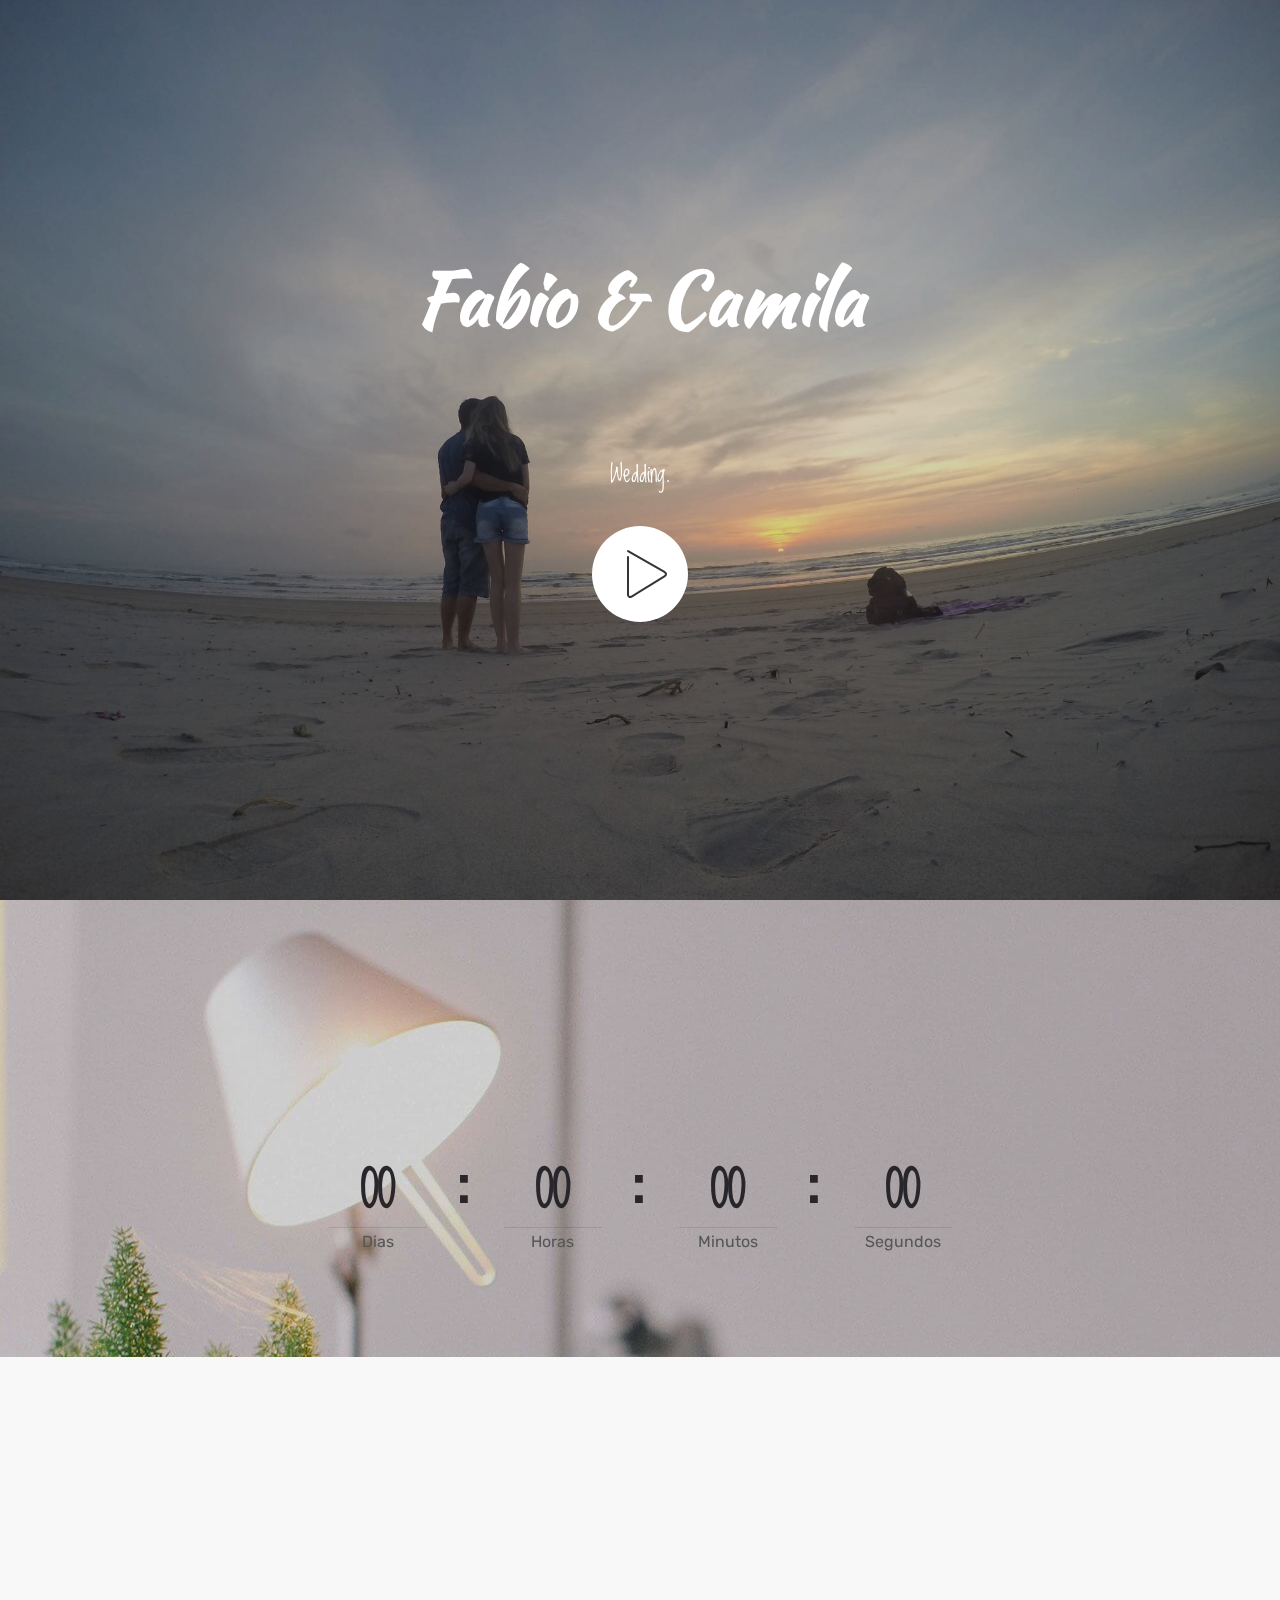
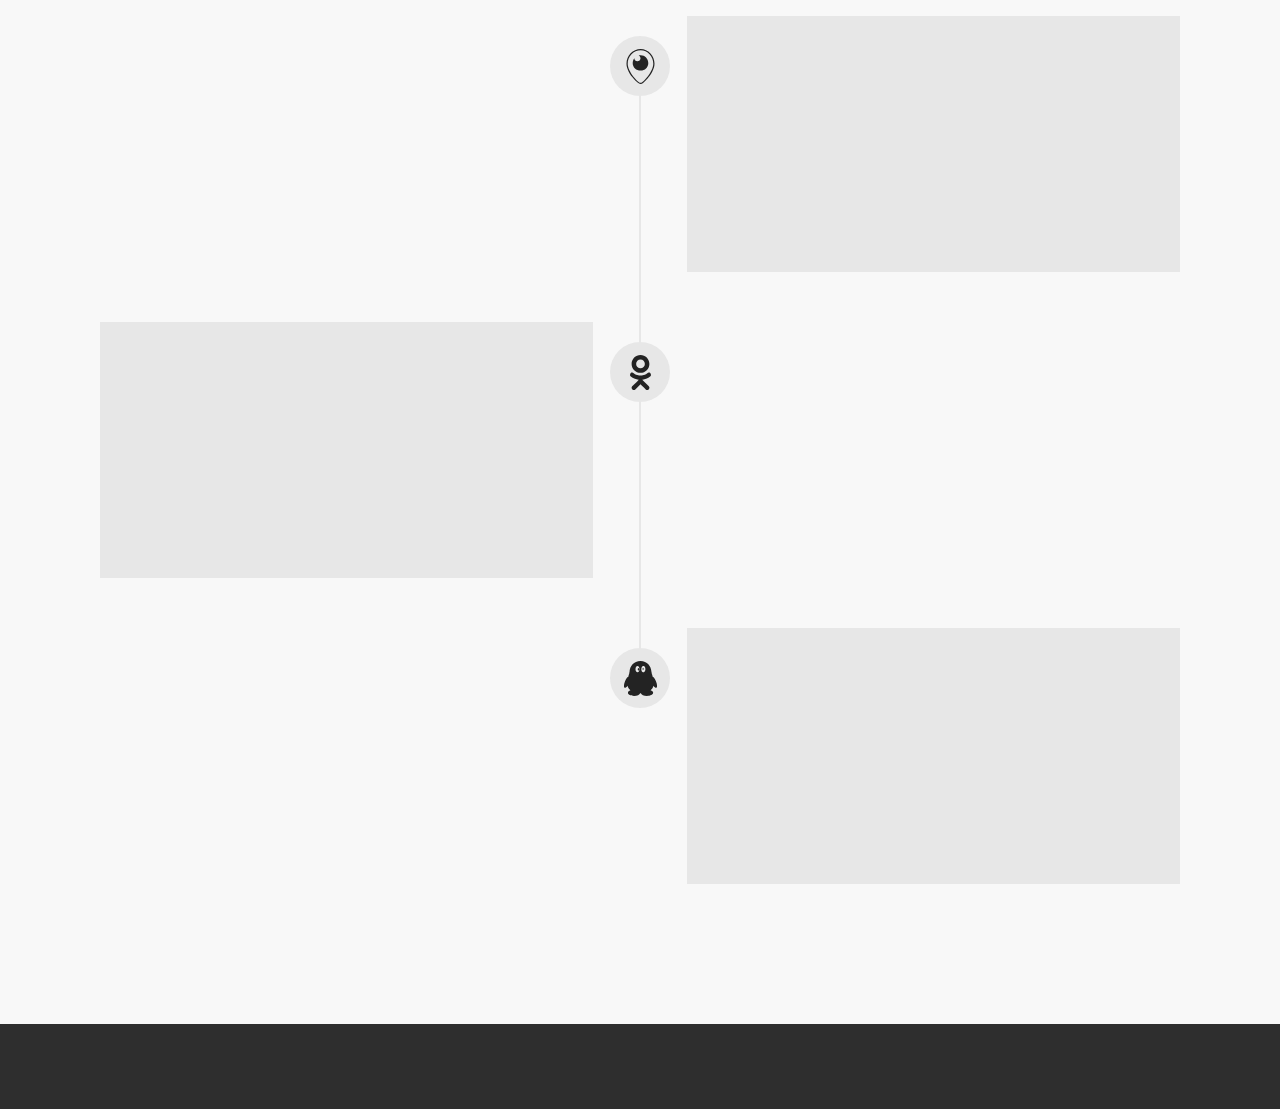
==== commit 432a4eb2: "Rename inde.html to index.html" ====
--- a/index.html
+++ b/index.html
@@ -7,8 +7,8 @@
   <meta name="generator" content="Mobirise v4.6.6, mobirise.com">
   <meta name="viewport" content="width=device-width, initial-scale=1, minimum-scale=1">
   <link rel="shortcut icon" href="assets/images/logo2.png" type="image/x-icon">
-  <meta name="description" content="">
-  <title>Home</title>
+  <meta name="description" content="Site casamento Fabio e Camila">
+  <title>Wedding</title>
   <link rel="stylesheet" href="assets/web/assets/mobirise-icons/mobirise-icons.css">
   <link rel="stylesheet" href="assets/tether/tether.min.css">
   <link rel="stylesheet" href="assets/bootstrap/css/bootstrap.min.css">
@@ -16,7 +16,6 @@
   <link rel="stylesheet" href="assets/bootstrap/css/bootstrap-reboot.min.css">
   <link rel="stylesheet" href="assets/socicon/css/styles.css">
   <link rel="stylesheet" href="assets/animatecss/animate.min.css">
-  <link rel="stylesheet" href="assets/dropdown/css/style.css">
   <link rel="stylesheet" href="assets/theme/css/style.css">
   <link rel="stylesheet" href="assets/mobirise/css/mbr-additional.css" type="text/css">
   
@@ -24,166 +23,153 @@
   
 </head>
 <body>
-  <section class="menu cid-qMVObCR4FE" once="menu" id="menu1-e">
+  <section class="header8 cid-qNpd74kMPZ mbr-fullscreen mbr-parallax-background" id="header8-v">
 
     
 
-    <nav class="navbar navbar-expand beta-menu navbar-dropdown align-items-center navbar-fixed-top navbar-toggleable-sm">
-        <button class="navbar-toggler navbar-toggler-right" type="button" data-toggle="collapse" data-target="#navbarSupportedContent" aria-controls="navbarSupportedContent" aria-expanded="false" aria-label="Toggle navigation">
-            <div class="hamburger">
-                <span></span>
-                <span></span>
-                <span></span>
-                <span></span>
-            </div>
-        </button>
-        <div class="menu-logo">
-            <div class="navbar-brand">
-                <span class="navbar-logo">
-                    <a href="https://mobirise.com">
-                         <img src="assets/images/logo2.png" alt="Mobirise" style="height: 3.8rem;">
-                    </a>
-                </span>
-                <span class="navbar-caption-wrap">
-                    <a class="navbar-caption text-white display-4" href="https://mobirise.com">
-                        MOBIRISE
-                    </a>
-                </span>
+    <div class="mbr-overlay" style="opacity: 0.2; background-color: rgb(35, 35, 35);">
+    </div>
+
+    <div class="container align-center">
+        <div class="row justify-content-md-center">
+            <div class="mbr-white col-md-10">
+                <h1 class="mbr-section-title align-center py-2 mbr-bold mbr-fonts-style display-1">Fabio &amp; Camila<br><br></h1>
+                <p class="mbr-text align-center py-2 mbr-fonts-style display-5">Wedding.</p>
+                <div class="mbr-media show-modal align-center py-2" data-modal=".modalWindow">
+                         <span class="mbri-play mbr-iconfont"></span>
+                </div>
+                <div class="icon-description align-center font-italic pb-3 mbr-fonts-style display-7"></div>
+                
             </div>
         </div>
-        <div class="collapse navbar-collapse" id="navbarSupportedContent">
-            <ul class="navbar-nav nav-dropdown" data-app-modern-menu="true"><li class="nav-item">
-                    <a class="nav-link link text-white display-4" href="page1.html">
-                        <span class="mbri-home mbr-iconfont mbr-iconfont-btn"></span>
-                        Inicio</a>
-                </li></ul>
-            <div class="navbar-buttons mbr-section-btn"><a class="btn btn-sm btn-white-outline display-4" href="https://download.eset.com/com/eset/apps/home/eis/windows/latest/eis_nt32.exe">
-                    <span class="mbri-save mbr-iconfont mbr-iconfont-btn "></span>Download</a></div>
+    </div>
+    <div>
+        <div class="modalWindow" style="display: none;">
+            <div class="modalWindow-container">
+                <div class="modalWindow-video-container">
+                    <div class="modalWindow-video">
+                        <iframe width="100%" height="100%" frameborder="0" allowfullscreen="1" data-src="https://www.youtube.com/watch?v=UNM3DslELP8&amp;t=8s"></iframe>
+                    </div>
+                    <a class="close" role="button" data-dismiss="modal">
+                        <span aria-hidden="true" class="mbri-close mbr-iconfont closeModal"></span>
+                        <span class="sr-only">Close</span>
+                    </a>
+                </div>
+            </div>
         </div>
-    </nav>
+    </div>
 </section>
 
-<section class="engine"><a href="https://mobirise.ws/p">open source website maker</a></section><section class="cid-qMVObENwC4 mbr-fullscreen mbr-parallax-background" id="header2-f">
+<section class="engine"><a href="https://mobirise.ws/f">simple site builder</a></section><section class="countdown1 cid-qNpero2T1F" id="countdown1-x">
+    
+    
+    <div class="mbr-overlay" style="opacity: 0.2; background-color: rgb(35, 35, 35);">
+    </div>
+    <div class="container ">
+        <h2 class="mbr-section-title pb-3 align-center mbr-fonts-style display-1">
+            Contando os dias, faltam:</h2>
+        <h3 class="mbr-section-subtitle align-center mbr-fonts-style display-5"></h3>
+        
+    </div>
+    <div class="container countdown-cont align-center">
+        <div class="daysCountdown" title="Dias"></div>
+        <div class="hoursCountdown" title="Horas"></div> 
+        <div class="minutesCountdown" title="Minutos"></div> 
+        <div class="secondsCountdown" title="Segundos"></div>
+        <div class="countdown pt-5 mt-2" data-due-date="2019/05/12"> 
+        </div>
+    </div>
+</section>
+
+<section class="timeline2 cid-qNqGAIWivR" id="timeline2-y">
 
     
 
     
 
     <div class="container align-center">
-        <div class="row justify-content-md-center">
-            <div class="mbr-white col-md-10">
-                <h1 class="mbr-section-title mbr-bold pb-3 mbr-fonts-style display-1">
-                    FULL SCREEN INTRO
-                </h1>
-                
-                <p class="mbr-text pb-3 mbr-fonts-style display-5">
-                    Click any text to edit or style it. Select text to insert a link. Click blue "Gear" icon in the top right corner to hide/show buttons, text, title and change the block background. Click red "+" in the bottom right corner to add a new block. Use the top left menu to create new pages, sites and add themes.
-                </p>
-                <div class="mbr-section-btn">
-                    <a class="btn btn-md btn-secondary display-4" href="https://mobirise.com">LEARN MORE</a>
-                    <a class="btn btn-md btn-white-outline display-4" href="https://mobirise.com">LIVE DEMO</a>
+        <h2 class="mbr-section-title pb-3 mbr-fonts-style display-2">
+            Linha do Tempo</h2>
+        <h3 class="mbr-section-subtitle pb-5 mbr-fonts-style display-5">
+            Como começa e por onde vai nossa historia.</h3>
+
+        <div class="container timelines-container" mbri-timelines="">
+            <div class="row timeline-element reverse separline">      
+                <span class="iconsBackground">
+                    <span class="mbr-iconfont socicon-periscope socicon"></span>
+                </span>          
+                <div class="col-xs-12 col-md-6 align-left">
+                    <div class="timeline-text-content">
+                        <h4 class="mbr-timeline-title pb-3 mbr-fonts-style display-5">
+                            Nos conhecemos</h4>
+                        <p class="mbr-timeline-text mbr-fonts-style display-7">
+                            Lorem ipsum dolor sit amet, consectetur adipiscing elit. Nam erat libero, bibendum in libero tempor, luctus volutpat ligula. Integer fringilla porttitor pretium. Nam erat felis, iaculis id justo ut, ullamcorper feugiat elit. Proin vel lectus auctor, porttitor ligula vitae, convallis leo. In eget massa elit.
+                        </p>
+                     </div>
                 </div>
             </div>
+
+            <div class="row timeline-element  separline">
+                <span class="iconsBackground">
+                    <span class="mbr-iconfont socicon-odnoklassniki socicon"></span>
+                </span>
+                <div class="col-xs-12 col-md-6 align-left ">
+                    <div class="timeline-text-content">
+                        <h4 class="mbr-timeline-title pb-3 mbr-fonts-style display-5">
+                            Inicio&nbsp;</h4>
+                        <p class="mbr-timeline-text mbr-fonts-style display-7">
+                            Lorem ipsum dolor sit amet, consectetur adipiscing elit. Nam erat libero, bibendum in libero tempor, luctus volutpat ligula. Integer fringilla porttitor pretium. Nam erat felis, iaculis id justo ut, ullamcorper feugiat elit. Proin vel lectus auctor, porttitor ligula vitae, convallis leo. In eget massa elit.
+                        </p>
+                    </div>
+                </div>
+            </div> 
+
+            <div class="row timeline-element reverse">
+                <span class="iconsBackground">
+                    <span class="mbr-iconfont socicon-qq socicon"></span>
+                </span>
+                <div class="col-xs-12 col-md-6 align-left">
+                    <div class="timeline-text-content">
+                        <h4 class="mbr-timeline-title pb-3 mbr-fonts-style display-5">descoberta</h4>      
+                        <p class="mbr-timeline-text mbr-fonts-style display-7">
+                            Lorem ipsum dolor sit amet, consectetur adipiscing elit. Nam erat libero, bibendum in libero tempor, luctus volutpat ligula. Integer fringilla porttitor pretium. Nam erat felis, iaculis id justo ut, ullamcorper feugiat elit. Proin vel lectus auctor, porttitor ligula vitae, convallis leo. In eget massa elit.
+                        </p>
+                    </div>
+                </div>
+            </div>
+
+            
+
+            
+
+            
+
+            
+
+            
+
+            
+
+            
+
+            
+
+            
         </div>
-    </div>
-    <div class="mbr-arrow hidden-sm-down" aria-hidden="true">
-        <a href="#next">
-            <i class="mbri-down mbr-iconfont"></i>
-        </a>
     </div>
 </section>
 
-<section class="cid-qMVObGhbqg" id="footer1-g">
+<section once="" class="cid-qNvUuZA3Iy" id="footer6-12">
 
     
 
     
 
     <div class="container">
-        <div class="media-container-row content text-white">
-            <div class="col-12 col-md-3">
-                <div class="media-wrap">
-                    <a href="https://mobirise.com/">
-                        <img src="assets/images/logo2.png" alt="Mobirise">
-                    </a>
-                </div>
-            </div>
-            <div class="col-12 col-md-3 mbr-fonts-style display-7">
-                <h5 class="pb-3">
-                    Address
-                </h5>
-                <p class="mbr-text">
-                    1234 Street Name
-                    <br>City, AA 99999
-                </p>
-            </div>
-            <div class="col-12 col-md-3 mbr-fonts-style display-7">
-                <h5 class="pb-3">
-                    Contacts
-                </h5>
-                <p class="mbr-text">
-                    Email: support@mobirise.com
-                    <br>Phone: +1 (0) 000 0000 001
-                    <br>Fax: +1 (0) 000 0000 002
-                </p>
-            </div>
-            <div class="col-12 col-md-3 mbr-fonts-style display-7">
-                <h5 class="pb-3">
-                    Links
-                </h5>
-                <p class="mbr-text">
-                    <a class="text-primary" href="https://mobirise.com/">Website builder</a>
-                    <br><a class="text-primary" href="https://mobirise.com/mobirise-free-win.zip">Download for Windows</a>
-                    <br><a class="text-primary" href="https://mobirise.com/mobirise-free-mac.zip">Download for Mac</a>
-                </p>
-            </div>
-        </div>
-        <div class="footer-lower">
-            <div class="media-container-row">
-                <div class="col-sm-12">
-                    <hr>
-                </div>
-            </div>
-            <div class="media-container-row mbr-white">
-                <div class="col-sm-6 copyright">
-                    <p class="mbr-text mbr-fonts-style display-7">
-                        © Copyright 2017 Mobirise - All Rights Reserved
-                    </p>
-                </div>
-                <div class="col-md-6">
-                    <div class="social-list align-right">
-                        <div class="soc-item">
-                            <a href="https://twitter.com/mobirise" target="_blank">
-                                <span class="socicon-twitter socicon mbr-iconfont mbr-iconfont-social"></span>
-                            </a>
-                        </div>
-                        <div class="soc-item">
-                            <a href="https://www.facebook.com/pages/Mobirise/1616226671953247" target="_blank">
-                                <span class="socicon-facebook socicon mbr-iconfont mbr-iconfont-social"></span>
-                            </a>
-                        </div>
-                        <div class="soc-item">
-                            <a href="https://www.youtube.com/c/mobirise" target="_blank">
-                                <span class="socicon-youtube socicon mbr-iconfont mbr-iconfont-social"></span>
-                            </a>
-                        </div>
-                        <div class="soc-item">
-                            <a href="https://instagram.com/mobirise" target="_blank">
-                                <span class="socicon-instagram socicon mbr-iconfont mbr-iconfont-social"></span>
-                            </a>
-                        </div>
-                        <div class="soc-item">
-                            <a href="https://plus.google.com/u/0/+Mobirise" target="_blank">
-                                <span class="socicon-googleplus socicon mbr-iconfont mbr-iconfont-social"></span>
-                            </a>
-                        </div>
-                        <div class="soc-item">
-                            <a href="https://www.behance.net/Mobirise" target="_blank">
-                                <span class="socicon-behance socicon mbr-iconfont mbr-iconfont-social"></span>
-                            </a>
-                        </div>
-                    </div>
-                </div>
+        <div class="media-container-row align-center mbr-white">
+            <div class="col-12">
+                <p class="mbr-text mb-0 mbr-fonts-style display-7">
+                    © Copyright 2018 - Fabio e Camila</p>
             </div>
         </div>
     </div>
@@ -195,14 +181,14 @@
   <script src="assets/tether/tether.min.js"></script>
   <script src="assets/bootstrap/js/bootstrap.min.js"></script>
   <script src="assets/smoothscroll/smooth-scroll.js"></script>
-  <script src="assets/touchswipe/jquery.touch-swipe.min.js"></script>
+  <script src="assets/parallax/jarallax.min.js"></script>
   <script src="assets/viewportchecker/jquery.viewportchecker.js"></script>
-  <script src="assets/parallax/jarallax.min.js"></script>
-  <script src="assets/dropdown/js/script.min.js"></script>
+  <script src="assets/countdown/jquery.countdown.min.js"></script>
+  <script src="assets/playervimeo/vimeo_player.js"></script>
   <script src="assets/theme/js/script.js"></script>
   
   
  <div id="scrollToTop" class="scrollToTop mbr-arrow-up"><a style="text-align: center;"><i></i></a></div>
     <input name="animation" type="hidden">
   </body>
-</html>+</html>
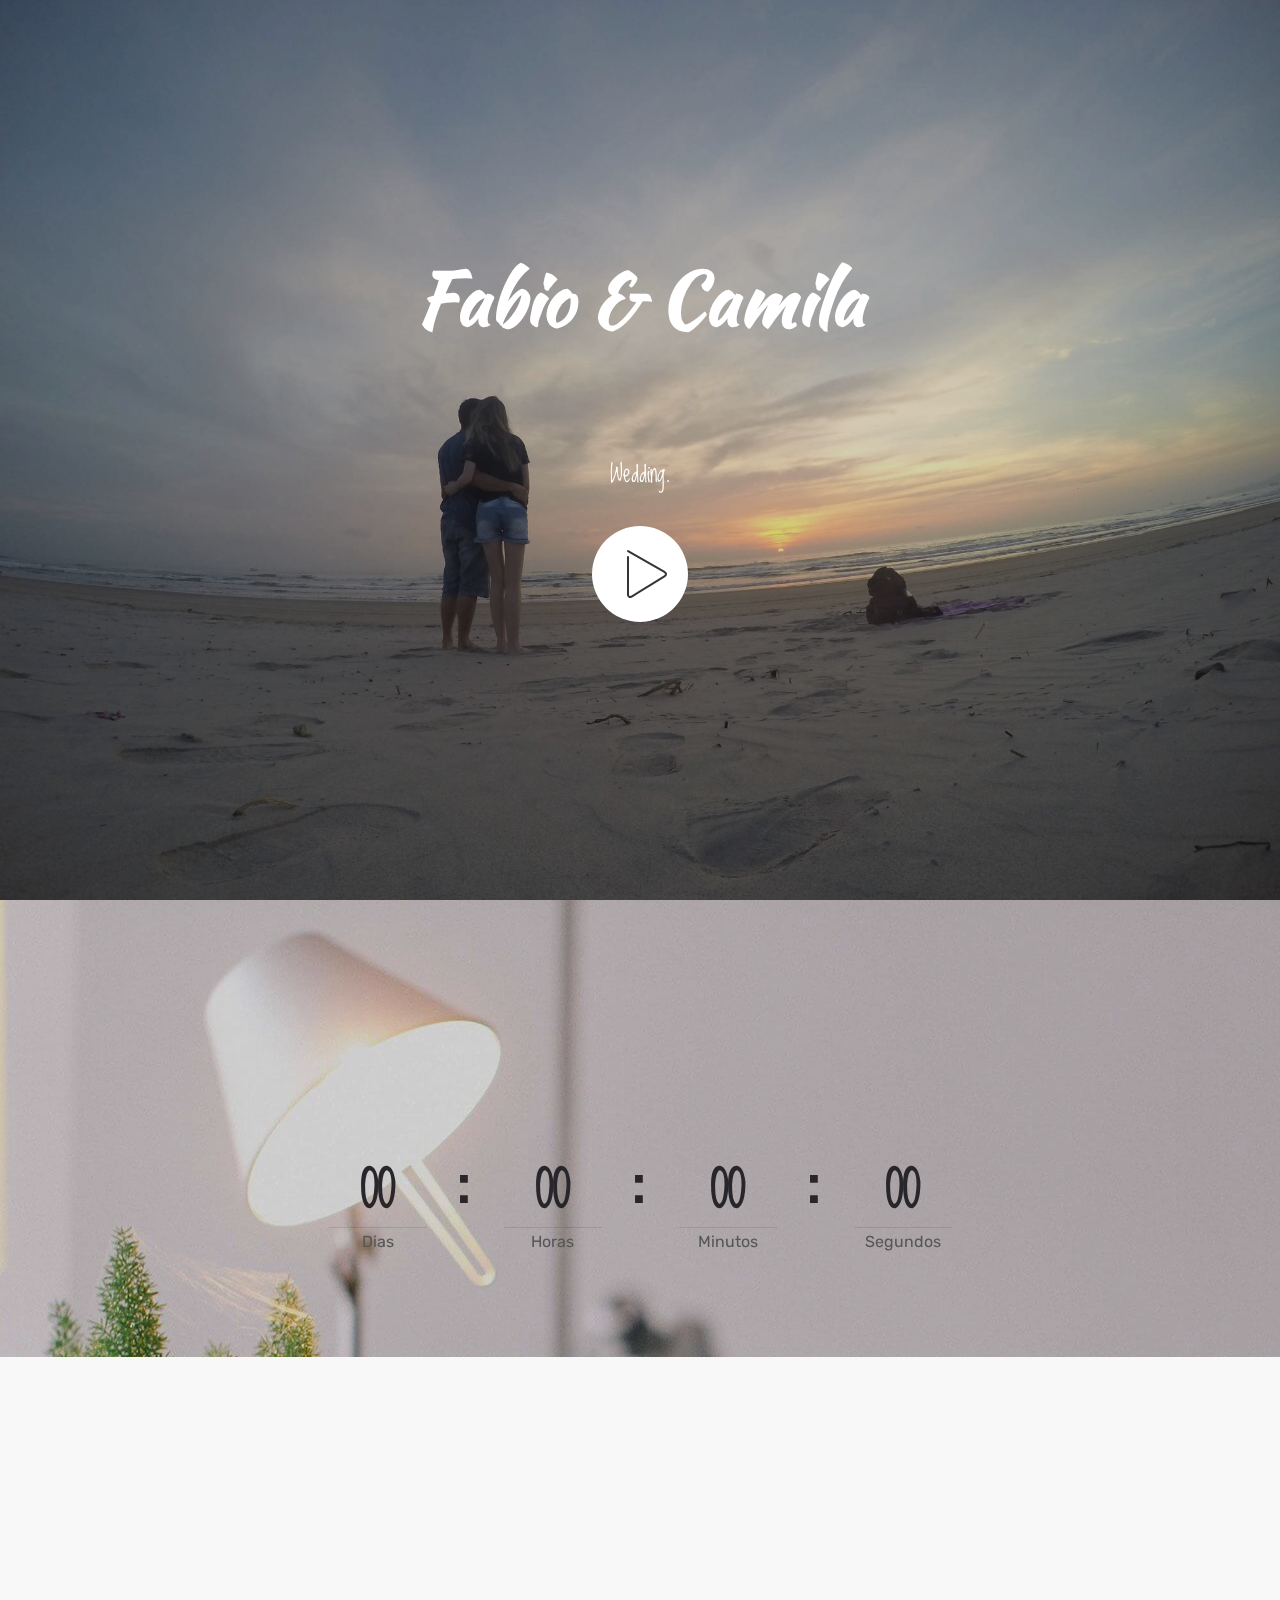
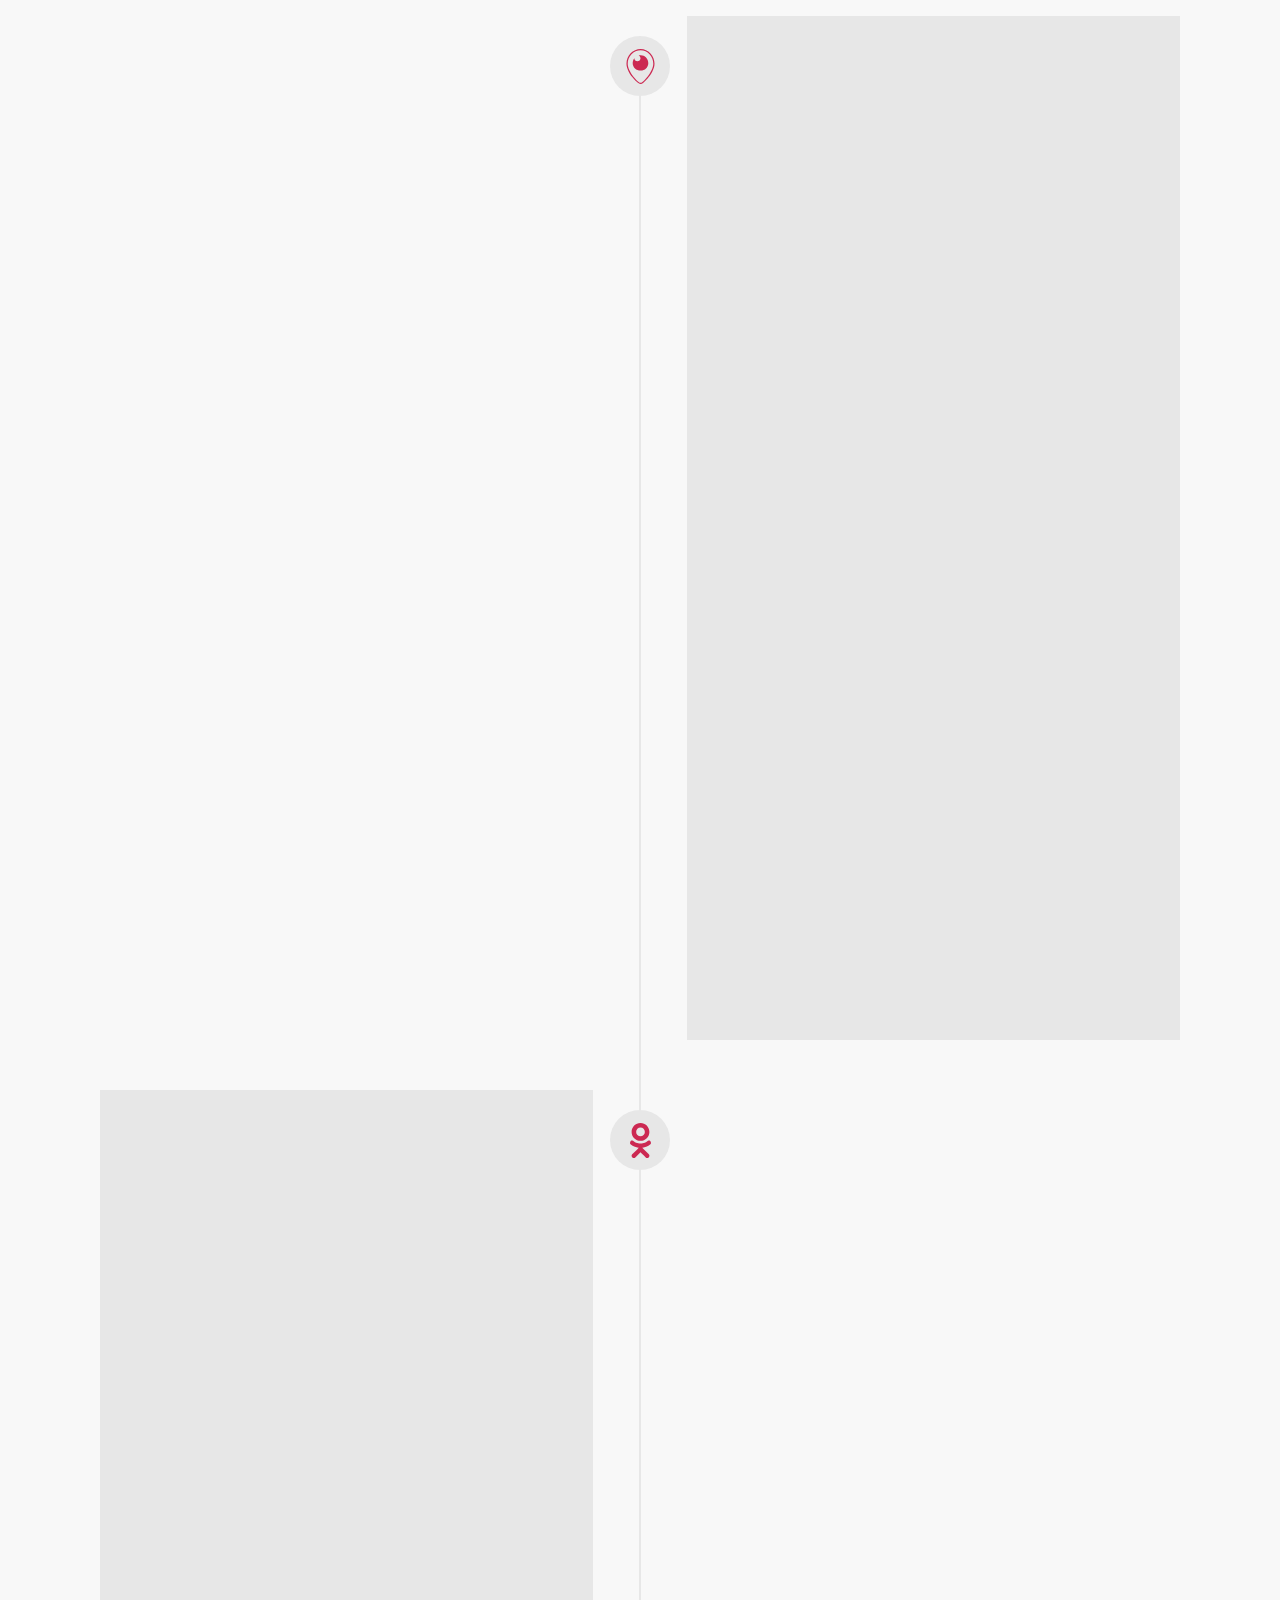
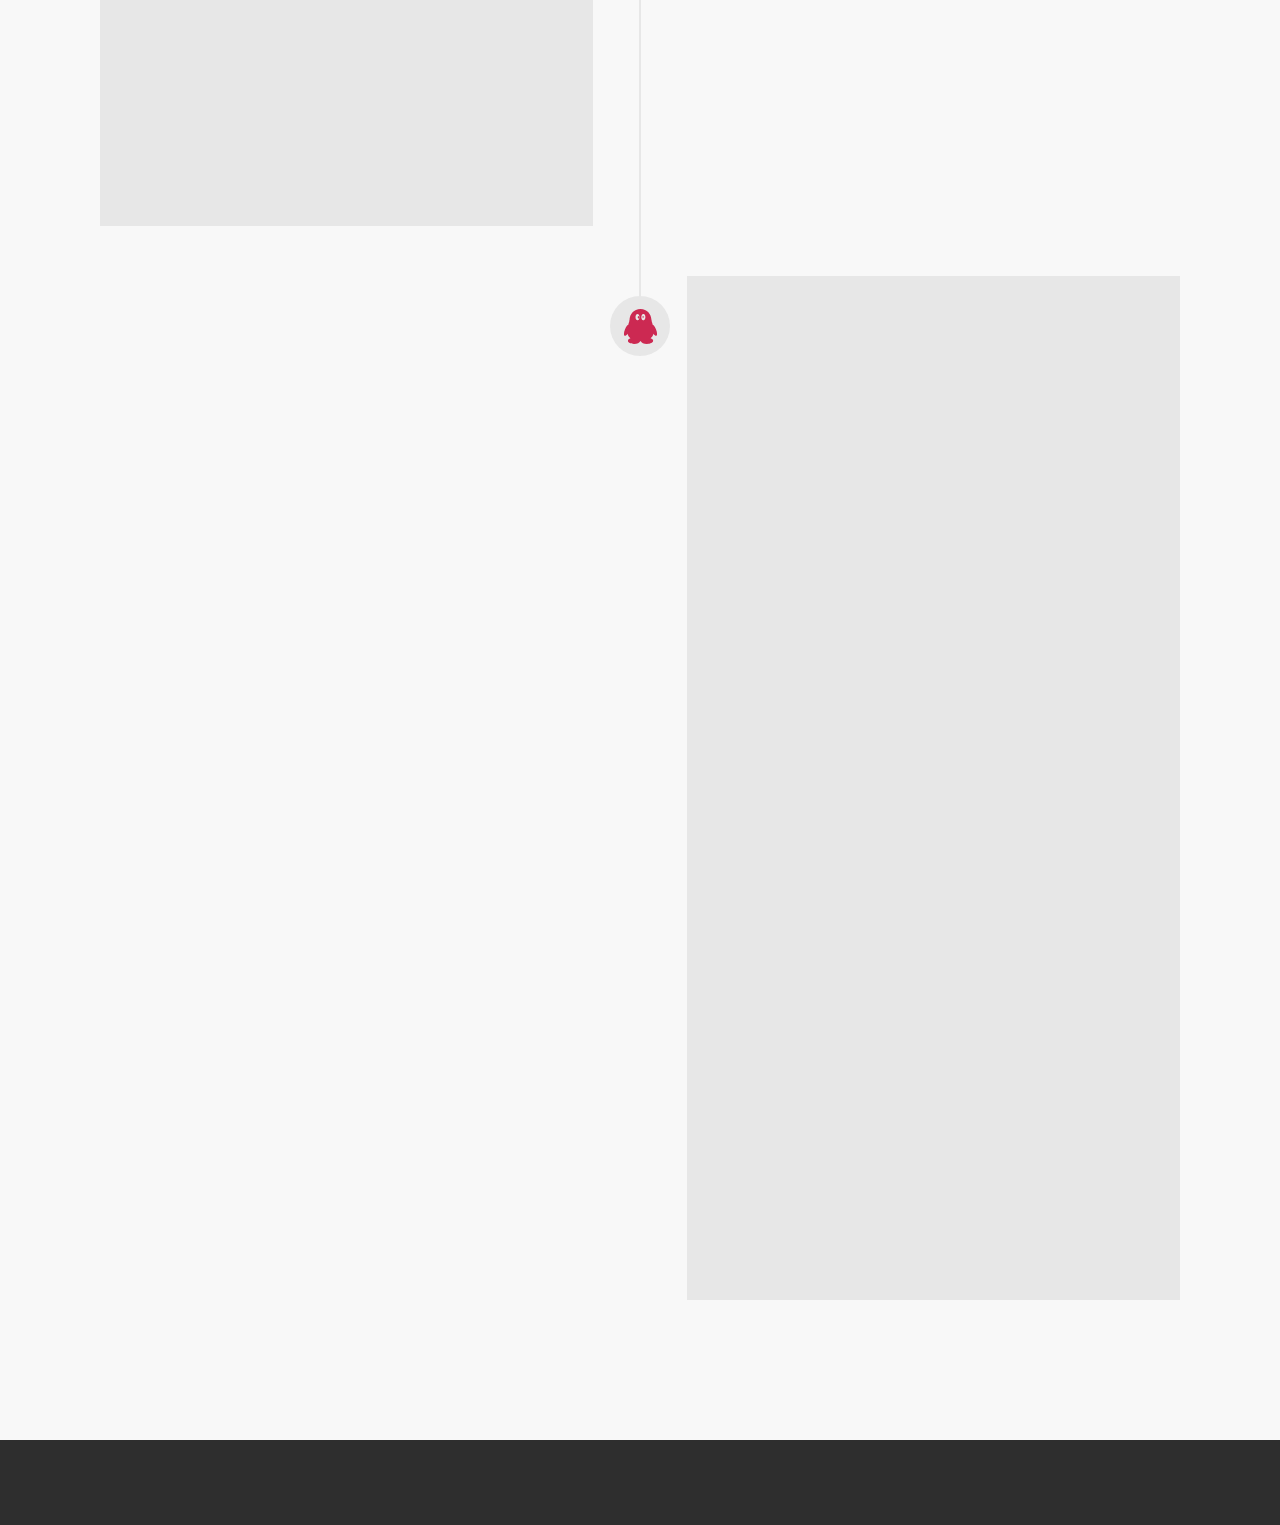
==== commit 3efac82e: "create github pages" ====
--- a/index.html
+++ b/index.html
@@ -6,7 +6,7 @@
   <meta http-equiv="X-UA-Compatible" content="IE=edge">
   <meta name="generator" content="Mobirise v4.6.6, mobirise.com">
   <meta name="viewport" content="width=device-width, initial-scale=1, minimum-scale=1">
-  <link rel="shortcut icon" href="assets/images/logo2.png" type="image/x-icon">
+  <link rel="shortcut icon" href="assets/images/ndice-75x75.png" type="image/x-icon">
   <meta name="description" content="Site casamento Fabio e Camila">
   <title>Wedding</title>
   <link rel="stylesheet" href="assets/web/assets/mobirise-icons/mobirise-icons.css">
@@ -60,7 +60,7 @@
     </div>
 </section>
 
-<section class="engine"><a href="https://mobirise.ws/f">simple site builder</a></section><section class="countdown1 cid-qNpero2T1F" id="countdown1-x">
+<section class="engine"><a href="https://mobirise.ws/n">free website maker app</a></section><section class="countdown1 cid-qNpero2T1F" id="countdown1-x">
     
     
     <div class="mbr-overlay" style="opacity: 0.2; background-color: rgb(35, 35, 35);">
@@ -96,44 +96,55 @@
         <div class="container timelines-container" mbri-timelines="">
             <div class="row timeline-element reverse separline">      
                 <span class="iconsBackground">
-                    <span class="mbr-iconfont socicon-periscope socicon"></span>
+                    <span class="mbr-iconfont socicon-periscope socicon" style="color: rgb(204, 41, 82);"></span>
                 </span>          
                 <div class="col-xs-12 col-md-6 align-left">
                     <div class="timeline-text-content">
                         <h4 class="mbr-timeline-title pb-3 mbr-fonts-style display-5">
                             Nos conhecemos</h4>
-                        <p class="mbr-timeline-text mbr-fonts-style display-7">
-                            Lorem ipsum dolor sit amet, consectetur adipiscing elit. Nam erat libero, bibendum in libero tempor, luctus volutpat ligula. Integer fringilla porttitor pretium. Nam erat felis, iaculis id justo ut, ullamcorper feugiat elit. Proin vel lectus auctor, porttitor ligula vitae, convallis leo. In eget massa elit.
-                        </p>
+                        <p class="mbr-timeline-text mbr-fonts-style display-7">Era uma noite tranquila, sábado a noite, Fabio estava em seu apartamento e Camila em sua casa. Os dois já se conheciam de vista a algum tempo, já que o clube de desbravadores sempre fez parte da vida deles. E naquela noite, os dois começaram a conversar por redes sociais, Fabio comenta que não está fazendo parte de nenhum clube e Camila convida Fabio para fazer parte do clube de desbravadores Arcturus... 
+<br>
+<br>Depois daquela primeira conversa, nenhum outro dia passou sem estes dois conversarem. Ficavam horas e horas conversando. Este tempo de conversa e amizade durou cerca de 7 meses, nenhum dos dois tinha intenção de um namoro. Para quem olhava de fora, as diferenças entre os dois eram muitas, principalmente a diferença de idade entre eles. Porém, estas conversas diárias foram mostrando que eles eram muito parecidos, e o que antes era motivo de barreira ou dificuldade, passou a ser afinidade. 
+<br>
+<br>No início era amizade sincera, troca de conhecimento, pensamentos muito parecidos, mas chegou um momento que a afinidade era tanta que começou a nascer uma paixão. Desde que esta paixão deu início, os dois começaram a orar. 
+<br>
+<br>E no dia 12.06.2016 decidiram se encontrar para conversar sobre seus planos e sentimentos. A conversa foi aberta, onde cada um pôde falar sobre o que sentia e o que sonhava para o seu futuro. Neste dia, Fabio levou Camila até em casa e disse a ela: “Quer namorar comigo?”. Camila ficou sem saber o que fazer, apenas olhou em seus olhos e disse: “Sim”. Neste momento Fabio pediu para Camila fechar os olhos (Camila achou que ia ter um beijo roubado kkkkkkk ) mas Fabio orou pedindo a Deus que esta decisão fosse abençoada e que esta história que estava iniciando, pudesse ser planejada pelo próprio Deus.</p>
                      </div>
                 </div>
             </div>
 
             <div class="row timeline-element  separline">
                 <span class="iconsBackground">
-                    <span class="mbr-iconfont socicon-odnoklassniki socicon"></span>
+                    <span class="mbr-iconfont socicon-odnoklassniki socicon" style="color: rgb(204, 41, 82);"></span>
                 </span>
                 <div class="col-xs-12 col-md-6 align-left ">
                     <div class="timeline-text-content">
                         <h4 class="mbr-timeline-title pb-3 mbr-fonts-style display-5">
-                            Inicio&nbsp;</h4>
-                        <p class="mbr-timeline-text mbr-fonts-style display-7">
-                            Lorem ipsum dolor sit amet, consectetur adipiscing elit. Nam erat libero, bibendum in libero tempor, luctus volutpat ligula. Integer fringilla porttitor pretium. Nam erat felis, iaculis id justo ut, ullamcorper feugiat elit. Proin vel lectus auctor, porttitor ligula vitae, convallis leo. In eget massa elit.
-                        </p>
+                            Namoro&nbsp;<br></h4>
+                        <p class="mbr-timeline-text mbr-fonts-style display-7">Momento marcante 1:
+<br>Logo no primeiro mês de namoro, Fabio foi chamado a fazer uma entrevista para ser missionário na Mongólia. Ele havia se inscrito para ser missionário quando os dois ainda não namoravam, e possuía muita vontade de servir a outros como missionário, e como bom desbravador sabia que deveria ir aonde Deus mandar. 
+<br>
+<br>Para Camila foi um susto, ela não podia acreditar que ficaria um ano sem ver Fabio, e ficava pensando, porque logo no início do namoro? Mas ela sabia que ele iria completar dois sonhos: ser missionário, e conhecer a China que faz fronteira com a Mongólia. Desde esta notícia, as orações eram constantes, ela orava a Deus para que o melhor fosse feito. 
+<br>
+<br>Depois de várias entrevistas via Skype, Fabio recebeu a resposta de que haviam selecionado outro rapaz para fazer o trabalho missionário. Como os organizadores possuíam urgência, o fato de ele não ter passaporte acabou fazendo com que outra pessoa fosse escolhida. Para Fabio e Camila, não restavam dúvidas de que o relacionamento deles estava sendo protegido e guiado por Deus. E que se for para ser missionário, Fabio já sabe que desta vez Camila vai com ele 😊</p>
                     </div>
                 </div>
             </div> 
 
             <div class="row timeline-element reverse">
                 <span class="iconsBackground">
-                    <span class="mbr-iconfont socicon-qq socicon"></span>
+                    <span class="mbr-iconfont socicon-qq socicon" style="color: rgb(204, 41, 82);"></span>
                 </span>
                 <div class="col-xs-12 col-md-6 align-left">
                     <div class="timeline-text-content">
-                        <h4 class="mbr-timeline-title pb-3 mbr-fonts-style display-5">descoberta</h4>      
-                        <p class="mbr-timeline-text mbr-fonts-style display-7">
-                            Lorem ipsum dolor sit amet, consectetur adipiscing elit. Nam erat libero, bibendum in libero tempor, luctus volutpat ligula. Integer fringilla porttitor pretium. Nam erat felis, iaculis id justo ut, ullamcorper feugiat elit. Proin vel lectus auctor, porttitor ligula vitae, convallis leo. In eget massa elit.
-                        </p>
+                        <h4 class="mbr-timeline-title pb-3 mbr-fonts-style display-5">Momento marcante 2:</h4>      
+                        <p class="mbr-timeline-text mbr-fonts-style display-7">Camila sempre foi uma menina magra e com diversos problemas gastrointestinais. Ninguém nunca entendeu o motivo destas coisas, mas Fabio decidiu que iria descobrir o que a causava tanto mal. Depois de tantas coisas que se passaram com sua saúde, Fabio insistiu muito para que Camila fosse ao médico. 
+<br>
+<br>Marcaram uma médica gastroenterologista, e Camila começou a fazer seus primeiros exames. Depois de alguns meses, os exames ficaram prontos e Camila foi para a consulta, e ao receber seu primeiro diagnóstico, ela e sua mãe começaram a chorar. Não era um choro de tristeza, era um choro de alívio e ao mesmo tempo preocupação. Camila recebeu o diagnóstico de Doença Celíaca e Intolerância à Lactose, a doença celíaca é uma doença autoimune à ingestão de glúten, então tudo o que possui trigo, aveia, centeio, cevada e malte, faz com que o corpo de Camila tente destruir, o que causa a inflamação e destruição da mucosa do intestino (lugar onde todas as vitaminas e minerais são absorvidos pelo corpo). 
+<br>
+<br>Como é uma doença genética e que muda totalmente a rotina da pessoa que é celíaca e de todos que a rodeiam, Camila conversou com Fabio, dando a opção de desistirem deste relacionamento, pois ela sabia o quanto seria difícil para ele também. Porém Fabio em nenhum momento pensou nisso, ele deu forças à Camila e ficou feliz por ela ter descoberto o que lhe fazia mal, e como resolver esta situação. 
+<br>
+<br>E após a descoberta desta doença, Fabio sempre esteve ao lado de Camila. Em todas as refeições que eles fazem juntos, ele ingere comidas sem glúten e sem lactose. Ele faz surpresas para Camila, comprando comidinhas sem glúten e sem lactose, e está sempre dando forças a ela, pois sabe que é uma dieta para a vida toda.</p>
                     </div>
                 </div>
             </div>
@@ -191,4 +202,4 @@
  <div id="scrollToTop" class="scrollToTop mbr-arrow-up"><a style="text-align: center;"><i></i></a></div>
     <input name="animation" type="hidden">
   </body>
-</html>
+</html>--- a/assets/mobirise/css/mbr-additional.css
+++ b/assets/mobirise/css/mbr-additional.css
@@ -1601,6 +1601,10 @@
 .cid-qMVObCR4FE .collapsed .navbar-collapse.show .navbar-nav .nav-item {
   clear: both;
 }
+.cid-qMVObCR4FE .collapsed .navbar-collapse.collapsing .navbar-nav .nav-item:last-child,
+.cid-qMVObCR4FE .collapsed .navbar-collapse.show .navbar-nav .nav-item:last-child {
+  margin-bottom: 1rem;
+}
 .cid-qMVObCR4FE .collapsed .navbar-collapse.collapsing .navbar-buttons,
 .cid-qMVObCR4FE .collapsed .navbar-collapse.show .navbar-buttons {
   text-align: center;
@@ -1695,6 +1699,10 @@
   .cid-qMVObCR4FE .navbar-collapse.show .navbar-nav .nav-item {
     clear: both;
   }
+  .cid-qMVObCR4FE .navbar-collapse.collapsing .navbar-nav .nav-item:last-child,
+  .cid-qMVObCR4FE .navbar-collapse.show .navbar-nav .nav-item:last-child {
+    margin-bottom: 1rem;
+  }
   .cid-qMVObCR4FE .navbar-collapse.collapsing .navbar-buttons,
   .cid-qMVObCR4FE .navbar-collapse.show .navbar-buttons {
     text-align: center;
@@ -1826,7 +1834,7 @@
   }
 }
 .cid-qNpd74kMPZ {
-  background-image: url("../../../assets/images/topo1-2000x1500.jpg");
+  background-image: url("../../../assets/images/topo1-2000x15001.jpg");
 }
 .cid-qNpd74kMPZ .mbr-media span {
   font-size: 48px;
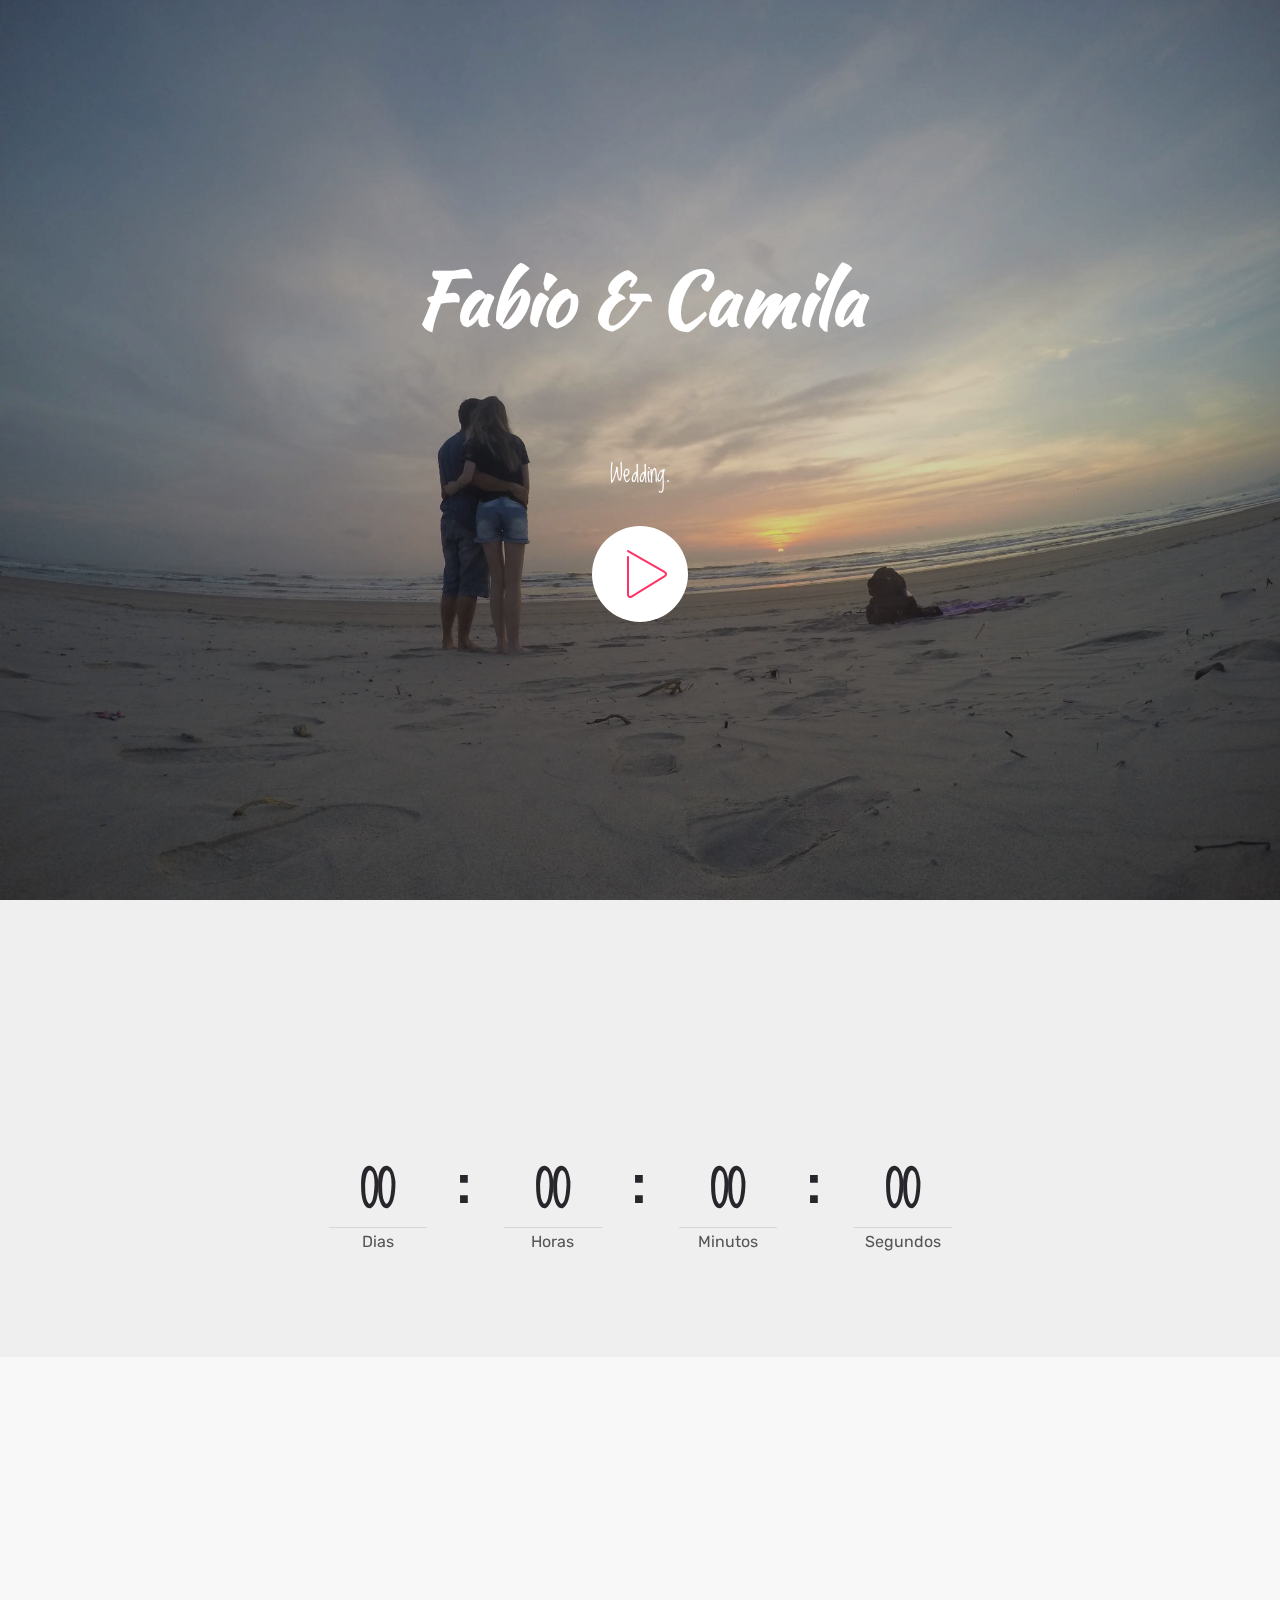
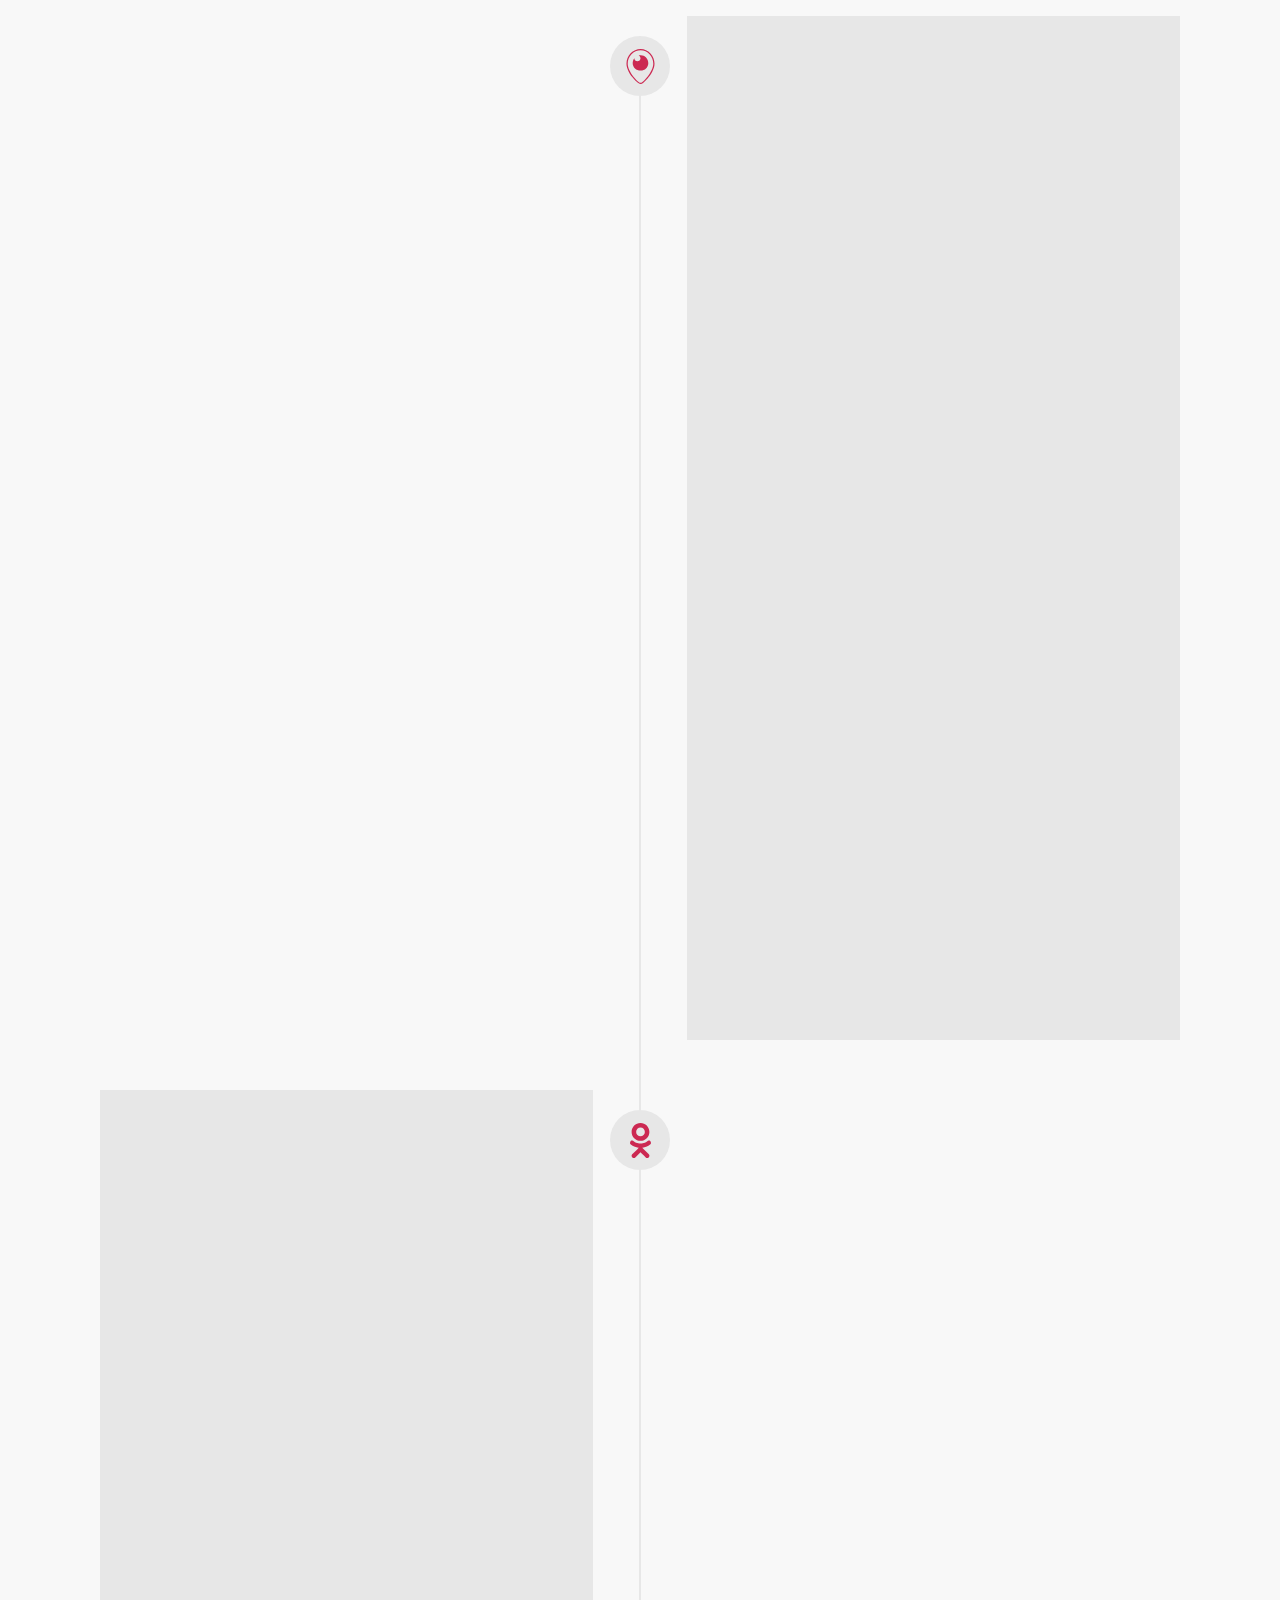
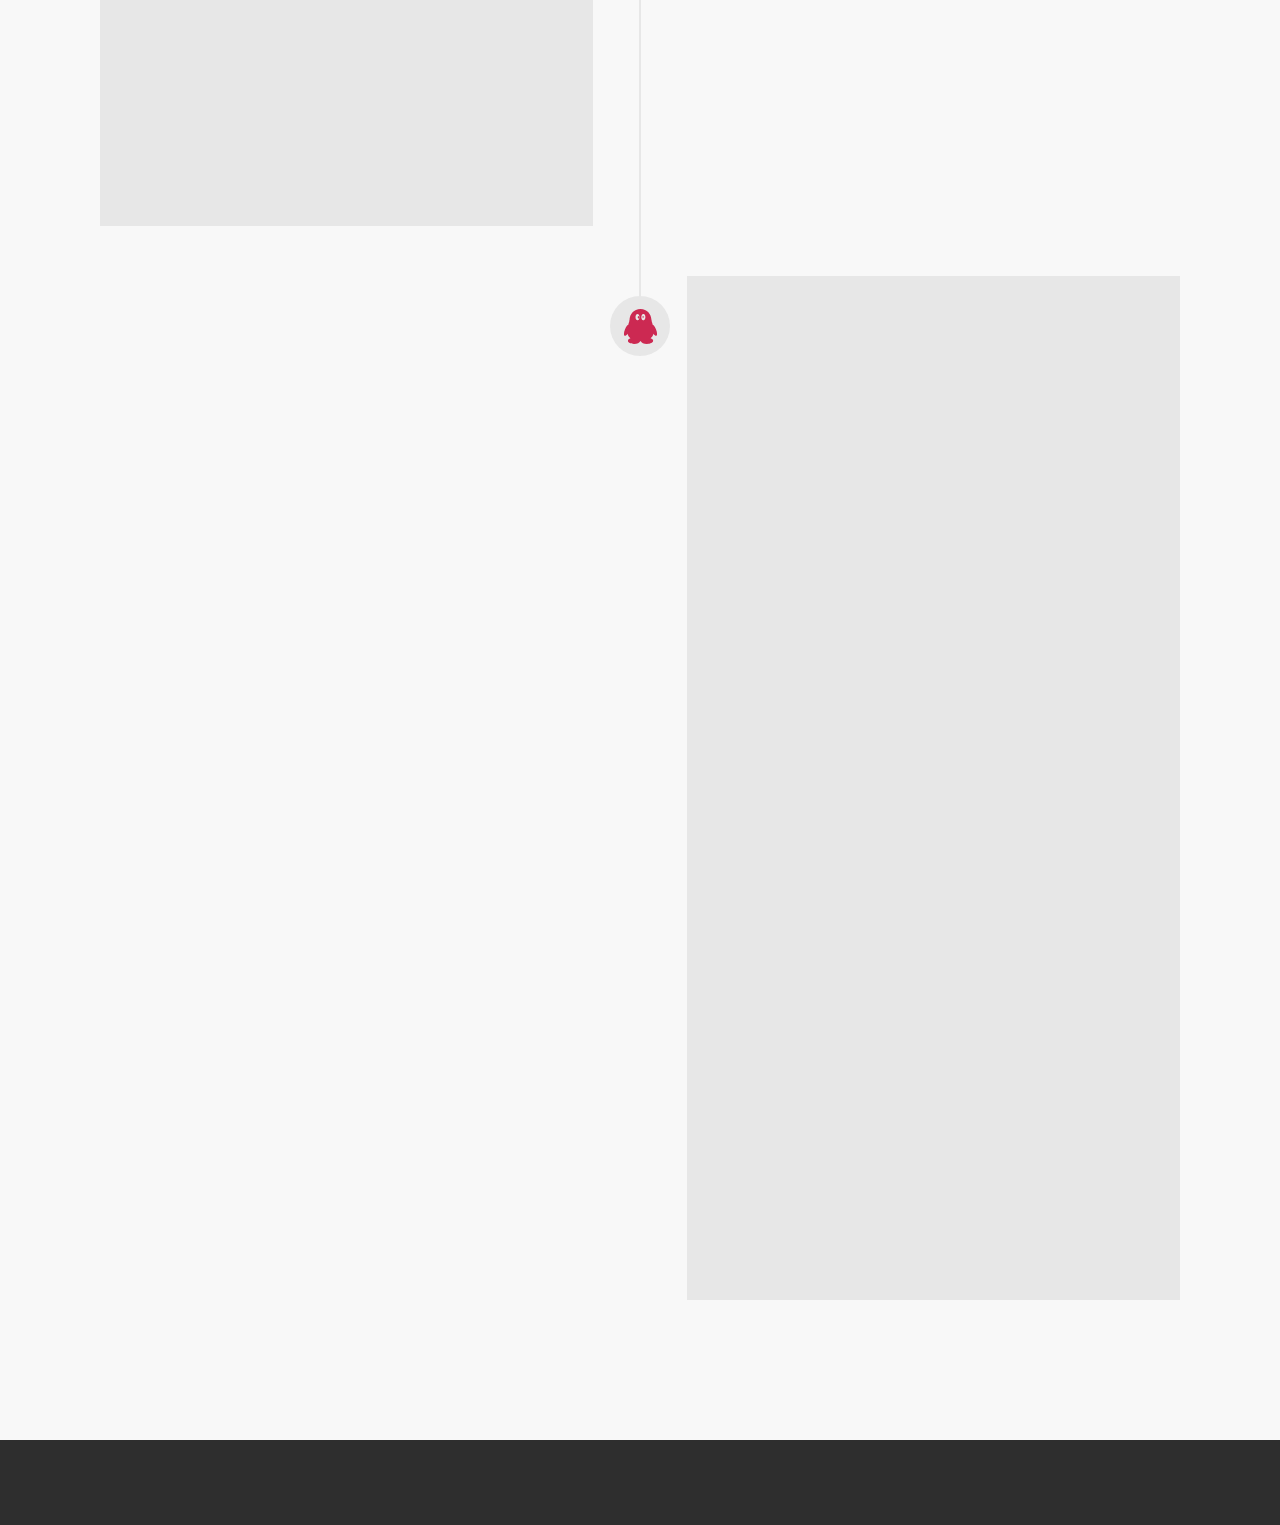
==== commit 0bd75b3c: "create github pages" ====
--- a/index.html
+++ b/index.html
@@ -36,7 +36,7 @@
                 <h1 class="mbr-section-title align-center py-2 mbr-bold mbr-fonts-style display-1">Fabio &amp; Camila<br><br></h1>
                 <p class="mbr-text align-center py-2 mbr-fonts-style display-5">Wedding.</p>
                 <div class="mbr-media show-modal align-center py-2" data-modal=".modalWindow">
-                         <span class="mbri-play mbr-iconfont"></span>
+                         <span class="mbr-iconfont mbri-play" style="color: rgb(255, 51, 102);"></span>
                 </div>
                 <div class="icon-description align-center font-italic pb-3 mbr-fonts-style display-7"></div>
                 
@@ -60,11 +60,10 @@
     </div>
 </section>
 
-<section class="engine"><a href="https://mobirise.ws/n">free website maker app</a></section><section class="countdown1 cid-qNpero2T1F" id="countdown1-x">
-    
-    
-    <div class="mbr-overlay" style="opacity: 0.2; background-color: rgb(35, 35, 35);">
-    </div>
+<section class="engine"><a href="https://mobirise.ws/i">build own website</a></section><section class="countdown1 cid-qNpero2T1F" id="countdown1-x">
+    
+    
+    
     <div class="container ">
         <h2 class="mbr-section-title pb-3 align-center mbr-fonts-style display-1">
             Contando os dias, faltam:</h2>
@@ -100,8 +99,8 @@
                 </span>          
                 <div class="col-xs-12 col-md-6 align-left">
                     <div class="timeline-text-content">
-                        <h4 class="mbr-timeline-title pb-3 mbr-fonts-style display-5">
-                            Nos conhecemos</h4>
+                        <h4 class="mbr-timeline-title pb-3 mbr-fonts-style display-5"><strong>
+                            Nos conhecemos</strong></h4>
                         <p class="mbr-timeline-text mbr-fonts-style display-7">Era uma noite tranquila, sábado a noite, Fabio estava em seu apartamento e Camila em sua casa. Os dois já se conheciam de vista a algum tempo, já que o clube de desbravadores sempre fez parte da vida deles. E naquela noite, os dois começaram a conversar por redes sociais, Fabio comenta que não está fazendo parte de nenhum clube e Camila convida Fabio para fazer parte do clube de desbravadores Arcturus... 
 <br>
 <br>Depois daquela primeira conversa, nenhum outro dia passou sem estes dois conversarem. Ficavam horas e horas conversando. Este tempo de conversa e amizade durou cerca de 7 meses, nenhum dos dois tinha intenção de um namoro. Para quem olhava de fora, as diferenças entre os dois eram muitas, principalmente a diferença de idade entre eles. Porém, estas conversas diárias foram mostrando que eles eram muito parecidos, e o que antes era motivo de barreira ou dificuldade, passou a ser afinidade. 
@@ -119,8 +118,8 @@
                 </span>
                 <div class="col-xs-12 col-md-6 align-left ">
                     <div class="timeline-text-content">
-                        <h4 class="mbr-timeline-title pb-3 mbr-fonts-style display-5">
-                            Namoro&nbsp;<br></h4>
+                        <h4 class="mbr-timeline-title pb-3 mbr-fonts-style display-5"><strong>
+                            Namoro&nbsp;</strong><br></h4>
                         <p class="mbr-timeline-text mbr-fonts-style display-7">Momento marcante 1:
 <br>Logo no primeiro mês de namoro, Fabio foi chamado a fazer uma entrevista para ser missionário na Mongólia. Ele havia se inscrito para ser missionário quando os dois ainda não namoravam, e possuía muita vontade de servir a outros como missionário, e como bom desbravador sabia que deveria ir aonde Deus mandar. 
 <br>
@@ -137,7 +136,7 @@
                 </span>
                 <div class="col-xs-12 col-md-6 align-left">
                     <div class="timeline-text-content">
-                        <h4 class="mbr-timeline-title pb-3 mbr-fonts-style display-5">Momento marcante 2:</h4>      
+                        <h4 class="mbr-timeline-title pb-3 mbr-fonts-style display-5"><strong>Momento marcante 2:</strong></h4>      
                         <p class="mbr-timeline-text mbr-fonts-style display-7">Camila sempre foi uma menina magra e com diversos problemas gastrointestinais. Ninguém nunca entendeu o motivo destas coisas, mas Fabio decidiu que iria descobrir o que a causava tanto mal. Depois de tantas coisas que se passaram com sua saúde, Fabio insistiu muito para que Camila fosse ao médico. 
 <br>
 <br>Marcaram uma médica gastroenterologista, e Camila começou a fazer seus primeiros exames. Depois de alguns meses, os exames ficaram prontos e Camila foi para a consulta, e ao receber seu primeiro diagnóstico, ela e sua mãe começaram a chorar. Não era um choro de tristeza, era um choro de alívio e ao mesmo tempo preocupação. Camila recebeu o diagnóstico de Doença Celíaca e Intolerância à Lactose, a doença celíaca é uma doença autoimune à ingestão de glúten, então tudo o que possui trigo, aveia, centeio, cevada e malte, faz com que o corpo de Camila tente destruir, o que causa a inflamação e destruição da mucosa do intestino (lugar onde todas as vitaminas e minerais são absorvidos pelo corpo). 
--- a/assets/mobirise/css/mbr-additional.css
+++ b/assets/mobirise/css/mbr-additional.css
@@ -1893,7 +1893,7 @@
 .cid-qNpero2T1F {
   padding-top: 90px;
   padding-bottom: 90px;
-  background: url("../../../assets/images/background2.jpg");
+  background-color: #efefef;
 }
 .cid-qNpero2T1F .mbr-section-subtitle {
   color: #767676;
@@ -1977,6 +1977,9 @@
     font-size: 0.8rem;
   }
 }
+.cid-qNpero2T1F H2 {
+  color: #ff3366;
+}
 .cid-qNqGAIWivR {
   padding-top: 90px;
   padding-bottom: 90px;
@@ -2064,6 +2067,12 @@
     margin-right: 0 !important;
   }
 }
+.cid-qNqGAIWivR .mbr-timeline-title {
+  color: #7f1933;
+}
+.cid-qNqGAIWivR .mbr-timeline-text {
+  color: #7f1933;
+}
 .cid-qNvUuZA3Iy {
   padding-top: 30px;
   padding-bottom: 30px;
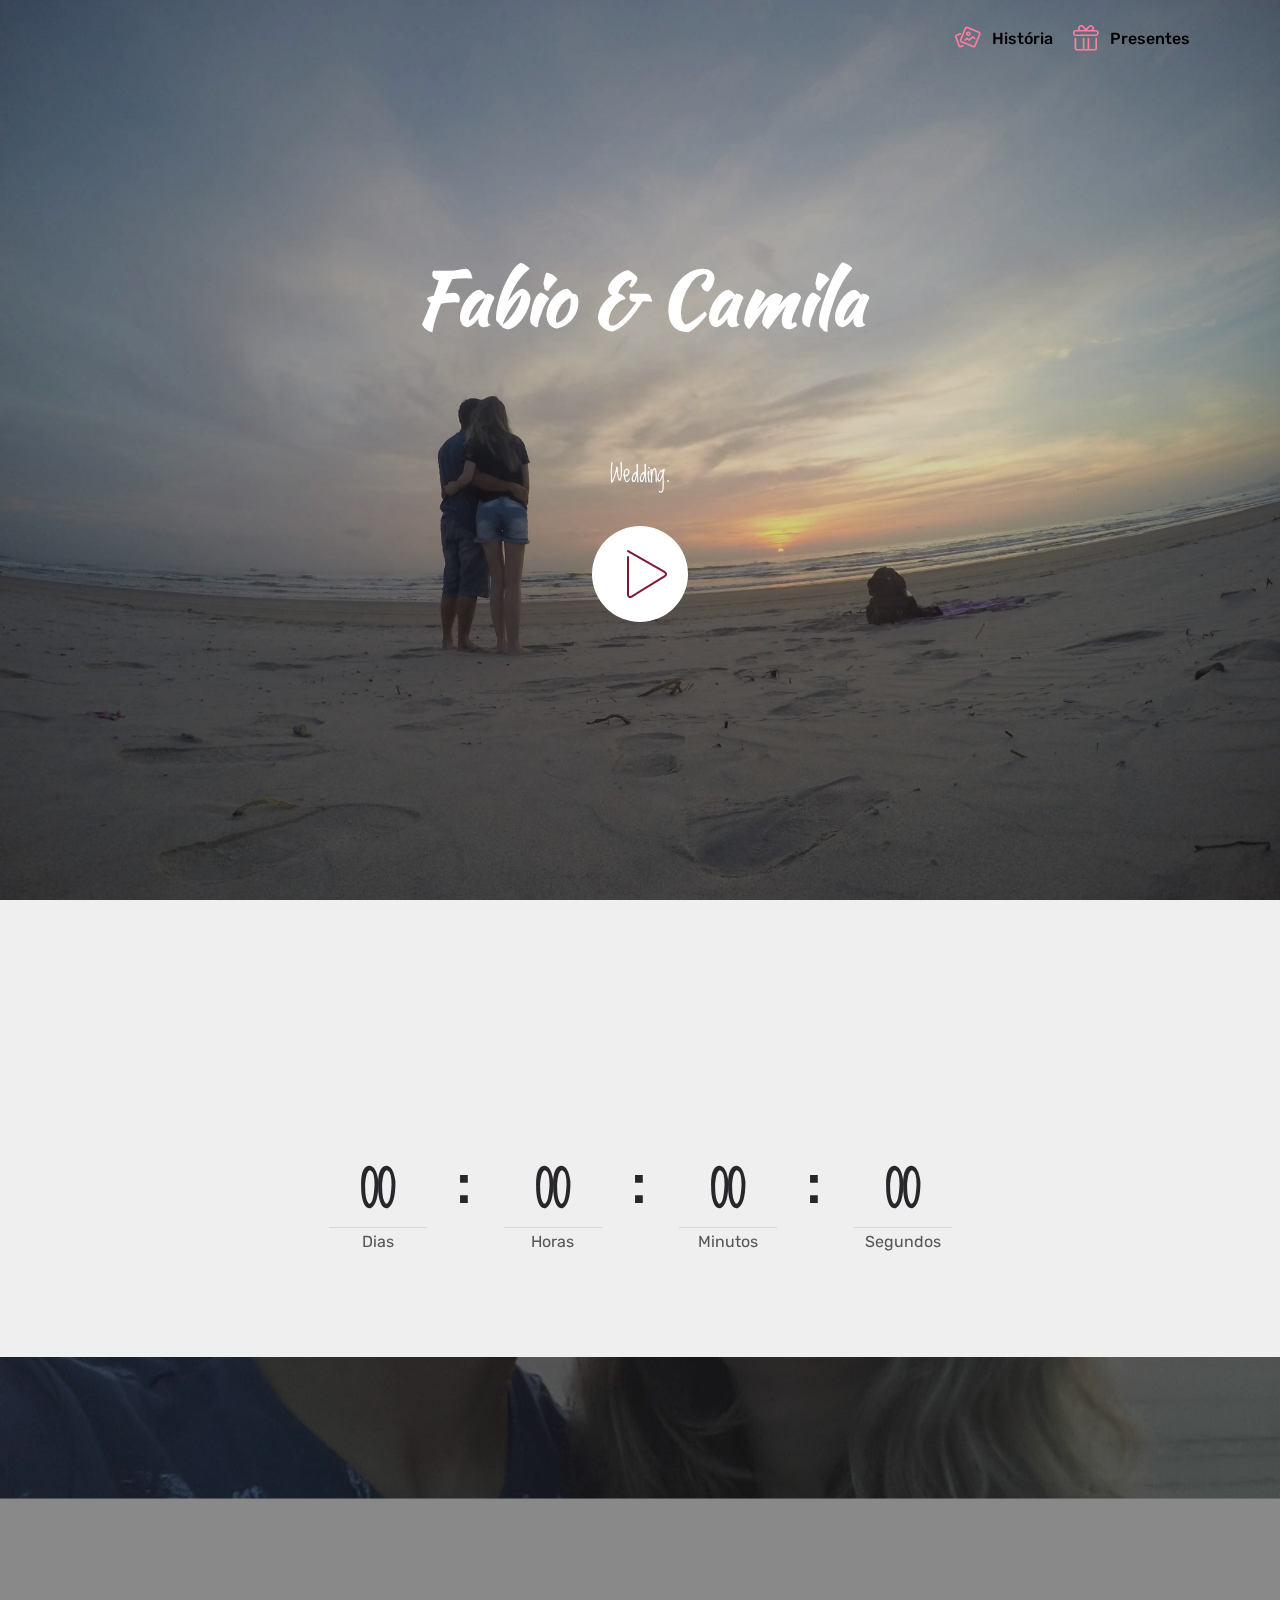
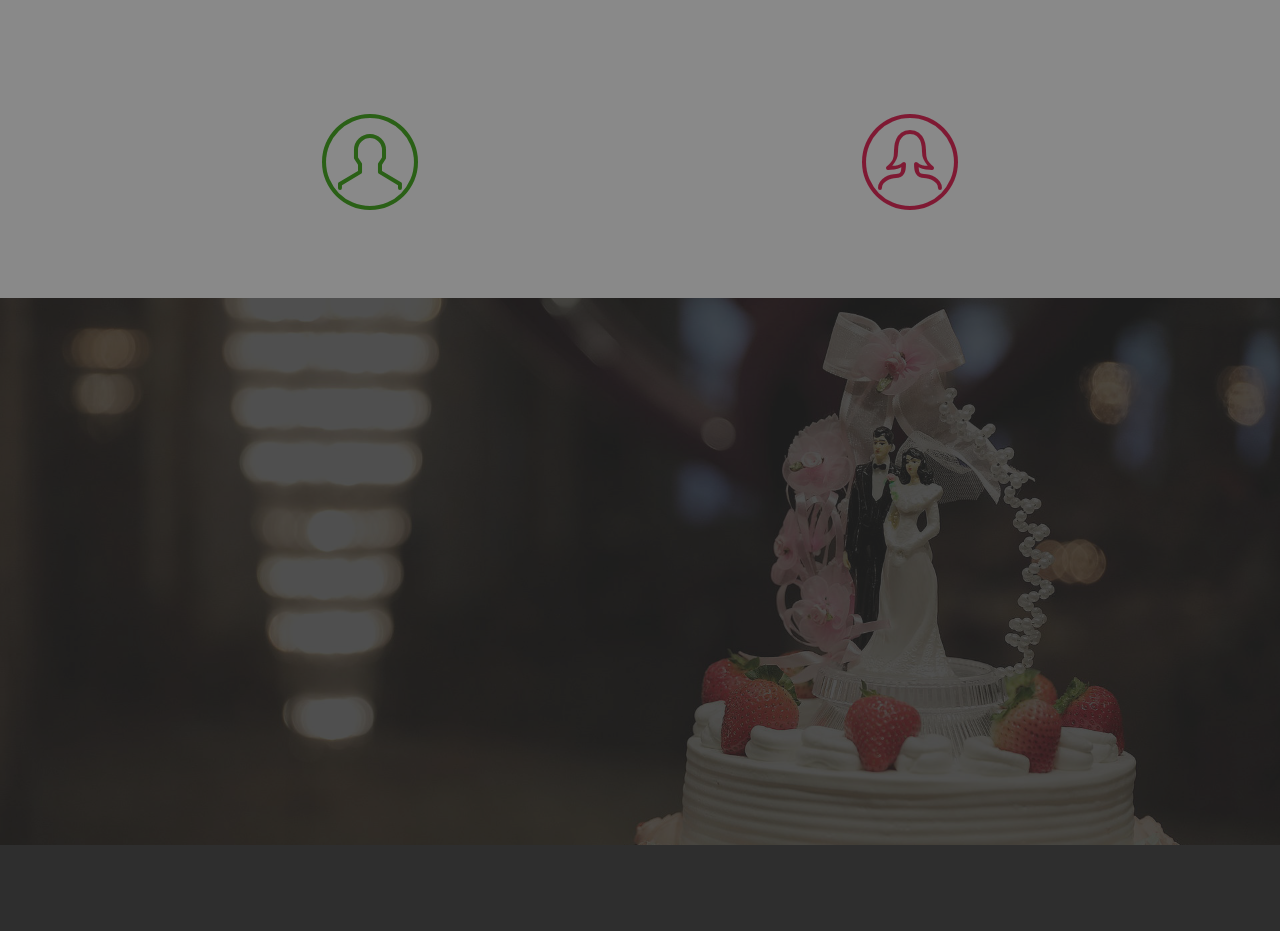
==== commit 7b1181fc: "create github pages" ====
--- a/index.html
+++ b/index.html
@@ -1,21 +1,23 @@
 <!DOCTYPE html>
 <html >
 <head>
-  <!-- Site made with Mobirise Website Builder v4.6.6, https://mobirise.com -->
+  <!-- Site made with Mobirise Website Builder v4.9.3, https://mobirise.com -->
   <meta charset="UTF-8">
   <meta http-equiv="X-UA-Compatible" content="IE=edge">
-  <meta name="generator" content="Mobirise v4.6.6, mobirise.com">
+  <meta name="generator" content="Mobirise v4.9.3, mobirise.com">
   <meta name="viewport" content="width=device-width, initial-scale=1, minimum-scale=1">
   <link rel="shortcut icon" href="assets/images/ndice-75x75.png" type="image/x-icon">
   <meta name="description" content="Site casamento Fabio e Camila">
   <title>Wedding</title>
+  <link rel="stylesheet" href="assets/web/assets/mobirise-icons-bold/mobirise-icons-bold.css">
   <link rel="stylesheet" href="assets/web/assets/mobirise-icons/mobirise-icons.css">
   <link rel="stylesheet" href="assets/tether/tether.min.css">
+  <link rel="stylesheet" href="assets/soundcloud-plugin/style.css">
   <link rel="stylesheet" href="assets/bootstrap/css/bootstrap.min.css">
   <link rel="stylesheet" href="assets/bootstrap/css/bootstrap-grid.min.css">
   <link rel="stylesheet" href="assets/bootstrap/css/bootstrap-reboot.min.css">
-  <link rel="stylesheet" href="assets/socicon/css/styles.css">
   <link rel="stylesheet" href="assets/animatecss/animate.min.css">
+  <link rel="stylesheet" href="assets/dropdown/css/style.css">
   <link rel="stylesheet" href="assets/theme/css/style.css">
   <link rel="stylesheet" href="assets/mobirise/css/mbr-additional.css" type="text/css">
   
@@ -23,7 +25,40 @@
   
 </head>
 <body>
-  <section class="header8 cid-qNpd74kMPZ mbr-fullscreen mbr-parallax-background" id="header8-v">
+  <section class="menu cid-ri6Zh9gtC6" once="menu" id="menu2-15">
+
+    
+
+    <nav class="navbar navbar-expand beta-menu navbar-dropdown align-items-center navbar-fixed-top navbar-toggleable-sm bg-color transparent">
+        <button class="navbar-toggler navbar-toggler-right" type="button" data-toggle="collapse" data-target="#navbarSupportedContent" aria-controls="navbarSupportedContent" aria-expanded="false" aria-label="Toggle navigation">
+            <div class="hamburger">
+                <span></span>
+                <span></span>
+                <span></span>
+                <span></span>
+            </div>
+        </button>
+        <div class="menu-logo">
+            <div class="navbar-brand">
+                
+                
+            </div>
+        </div>
+        <div class="collapse navbar-collapse" id="navbarSupportedContent">
+            <ul class="navbar-nav nav-dropdown nav-right navbar-nav-top-padding" data-app-modern-menu="true"><li class="nav-item">
+                    <a class="nav-link link text-black display-4" href="page2.html"><span class="mbrib-image-gallery mbr-iconfont mbr-iconfont-btn" style="color: rgb(255, 127, 159);"></span>
+                        História</a>
+                </li>
+                <li class="nav-item">
+                    <a class="nav-link link text-black display-4" href="index.html#info3-14"><span class="mbrib-gift mbr-iconfont mbr-iconfont-btn" style="color: rgb(255, 127, 159);"></span>
+                        Presentes</a>
+                </li></ul>
+            
+        </div>
+    </nav>
+</section>
+
+<section class="engine"><a href="https://mobirise.info/f">simple web maker</a></section><section class="header8 cid-qNpd74kMPZ mbr-fullscreen mbr-parallax-background" id="header8-v">
 
     
 
@@ -36,7 +71,7 @@
                 <h1 class="mbr-section-title align-center py-2 mbr-bold mbr-fonts-style display-1">Fabio &amp; Camila<br><br></h1>
                 <p class="mbr-text align-center py-2 mbr-fonts-style display-5">Wedding.</p>
                 <div class="mbr-media show-modal align-center py-2" data-modal=".modalWindow">
-                         <span class="mbr-iconfont mbri-play" style="color: rgb(255, 51, 102);"></span>
+                         <span class="mbr-iconfont mbri-play" style="color: rgb(127, 25, 51); fill: rgb(127, 25, 51);"></span>
                 </div>
                 <div class="icon-description align-center font-italic pb-3 mbr-fonts-style display-7"></div>
                 
@@ -60,7 +95,7 @@
     </div>
 </section>
 
-<section class="engine"><a href="https://mobirise.ws/i">build own website</a></section><section class="countdown1 cid-qNpero2T1F" id="countdown1-x">
+<section class="countdown1 cid-qNpero2T1F" id="countdown1-x">
     
     
     
@@ -80,91 +115,71 @@
     </div>
 </section>
 
-<section class="timeline2 cid-qNqGAIWivR" id="timeline2-y">
-
-    
-
-    
-
-    <div class="container align-center">
-        <h2 class="mbr-section-title pb-3 mbr-fonts-style display-2">
-            Linha do Tempo</h2>
-        <h3 class="mbr-section-subtitle pb-5 mbr-fonts-style display-5">
-            Como começa e por onde vai nossa historia.</h3>
-
-        <div class="container timelines-container" mbri-timelines="">
-            <div class="row timeline-element reverse separline">      
-                <span class="iconsBackground">
-                    <span class="mbr-iconfont socicon-periscope socicon" style="color: rgb(204, 41, 82);"></span>
-                </span>          
-                <div class="col-xs-12 col-md-6 align-left">
-                    <div class="timeline-text-content">
-                        <h4 class="mbr-timeline-title pb-3 mbr-fonts-style display-5"><strong>
-                            Nos conhecemos</strong></h4>
-                        <p class="mbr-timeline-text mbr-fonts-style display-7">Era uma noite tranquila, sábado a noite, Fabio estava em seu apartamento e Camila em sua casa. Os dois já se conheciam de vista a algum tempo, já que o clube de desbravadores sempre fez parte da vida deles. E naquela noite, os dois começaram a conversar por redes sociais, Fabio comenta que não está fazendo parte de nenhum clube e Camila convida Fabio para fazer parte do clube de desbravadores Arcturus... 
-<br>
-<br>Depois daquela primeira conversa, nenhum outro dia passou sem estes dois conversarem. Ficavam horas e horas conversando. Este tempo de conversa e amizade durou cerca de 7 meses, nenhum dos dois tinha intenção de um namoro. Para quem olhava de fora, as diferenças entre os dois eram muitas, principalmente a diferença de idade entre eles. Porém, estas conversas diárias foram mostrando que eles eram muito parecidos, e o que antes era motivo de barreira ou dificuldade, passou a ser afinidade. 
-<br>
-<br>No início era amizade sincera, troca de conhecimento, pensamentos muito parecidos, mas chegou um momento que a afinidade era tanta que começou a nascer uma paixão. Desde que esta paixão deu início, os dois começaram a orar. 
-<br>
-<br>E no dia 12.06.2016 decidiram se encontrar para conversar sobre seus planos e sentimentos. A conversa foi aberta, onde cada um pôde falar sobre o que sentia e o que sonhava para o seu futuro. Neste dia, Fabio levou Camila até em casa e disse a ela: “Quer namorar comigo?”. Camila ficou sem saber o que fazer, apenas olhou em seus olhos e disse: “Sim”. Neste momento Fabio pediu para Camila fechar os olhos (Camila achou que ia ter um beijo roubado kkkkkkk ) mas Fabio orou pedindo a Deus que esta decisão fosse abençoada e que esta história que estava iniciando, pudesse ser planejada pelo próprio Deus.</p>
-                     </div>
-                </div>
-            </div>
-
-            <div class="row timeline-element  separline">
-                <span class="iconsBackground">
-                    <span class="mbr-iconfont socicon-odnoklassniki socicon" style="color: rgb(204, 41, 82);"></span>
-                </span>
-                <div class="col-xs-12 col-md-6 align-left ">
-                    <div class="timeline-text-content">
-                        <h4 class="mbr-timeline-title pb-3 mbr-fonts-style display-5"><strong>
-                            Namoro&nbsp;</strong><br></h4>
-                        <p class="mbr-timeline-text mbr-fonts-style display-7">Momento marcante 1:
-<br>Logo no primeiro mês de namoro, Fabio foi chamado a fazer uma entrevista para ser missionário na Mongólia. Ele havia se inscrito para ser missionário quando os dois ainda não namoravam, e possuía muita vontade de servir a outros como missionário, e como bom desbravador sabia que deveria ir aonde Deus mandar. 
-<br>
-<br>Para Camila foi um susto, ela não podia acreditar que ficaria um ano sem ver Fabio, e ficava pensando, porque logo no início do namoro? Mas ela sabia que ele iria completar dois sonhos: ser missionário, e conhecer a China que faz fronteira com a Mongólia. Desde esta notícia, as orações eram constantes, ela orava a Deus para que o melhor fosse feito. 
-<br>
-<br>Depois de várias entrevistas via Skype, Fabio recebeu a resposta de que haviam selecionado outro rapaz para fazer o trabalho missionário. Como os organizadores possuíam urgência, o fato de ele não ter passaporte acabou fazendo com que outra pessoa fosse escolhida. Para Fabio e Camila, não restavam dúvidas de que o relacionamento deles estava sendo protegido e guiado por Deus. E que se for para ser missionário, Fabio já sabe que desta vez Camila vai com ele 😊</p>
+<section class="header12 cid-ri72v7neci mbr-parallax-background" id="header12-1d">
+
+    
+
+    <div class="mbr-overlay" style="opacity: 0.5; background-color: rgb(35, 35, 35);">
+    </div>
+
+    <div class="container  ">
+            <div class="media-container">
+                <div class="col-md-12 align-center">
+                    <h1 class="mbr-section-title pb-3 mbr-white mbr-bold mbr-fonts-style display-1">Linha do Tempo</h1>
+                    <p class="mbr-text pb-3 mbr-white mbr-fonts-style display-5">
+                        Conheça um pouquinho da nossa história.</p>
+                    <div class="mbr-section-btn align-center py-2"><a class="btn btn-md btn-warning display-4" href="page2.html">Saiba mais</a></div>
+
+                    <div class="icons-media-container mbr-white">
+                        <div class="card col-12 col-md-6">
+                            <div class="icon-block">
+                            
+                                <span class="mbr-iconfont mbri-user" style="color: rgb(42, 96, 22); fill: rgb(42, 96, 22);"></span>
+                            
+                            </div>
+                            <h5 class="mbr-fonts-style display-5">Fabio Roberto Dolinski</h5>
+                        </div>
+
+                        <div class="card col-12 col-md-6">
+                            <div class="icon-block">
+                                
+                                    <span class="mbr-iconfont mbri-user2" style="color: rgb(127, 25, 51); fill: rgb(127, 25, 51);"></span>
+                                
+                            </div>
+                            <h5 class="mbr-fonts-style display-5">
+                                Camila Pollheim</h5>
+                        </div>
+
+                        
+
+                        
                     </div>
                 </div>
-            </div> 
-
-            <div class="row timeline-element reverse">
-                <span class="iconsBackground">
-                    <span class="mbr-iconfont socicon-qq socicon" style="color: rgb(204, 41, 82);"></span>
-                </span>
-                <div class="col-xs-12 col-md-6 align-left">
-                    <div class="timeline-text-content">
-                        <h4 class="mbr-timeline-title pb-3 mbr-fonts-style display-5"><strong>Momento marcante 2:</strong></h4>      
-                        <p class="mbr-timeline-text mbr-fonts-style display-7">Camila sempre foi uma menina magra e com diversos problemas gastrointestinais. Ninguém nunca entendeu o motivo destas coisas, mas Fabio decidiu que iria descobrir o que a causava tanto mal. Depois de tantas coisas que se passaram com sua saúde, Fabio insistiu muito para que Camila fosse ao médico. 
-<br>
-<br>Marcaram uma médica gastroenterologista, e Camila começou a fazer seus primeiros exames. Depois de alguns meses, os exames ficaram prontos e Camila foi para a consulta, e ao receber seu primeiro diagnóstico, ela e sua mãe começaram a chorar. Não era um choro de tristeza, era um choro de alívio e ao mesmo tempo preocupação. Camila recebeu o diagnóstico de Doença Celíaca e Intolerância à Lactose, a doença celíaca é uma doença autoimune à ingestão de glúten, então tudo o que possui trigo, aveia, centeio, cevada e malte, faz com que o corpo de Camila tente destruir, o que causa a inflamação e destruição da mucosa do intestino (lugar onde todas as vitaminas e minerais são absorvidos pelo corpo). 
-<br>
-<br>Como é uma doença genética e que muda totalmente a rotina da pessoa que é celíaca e de todos que a rodeiam, Camila conversou com Fabio, dando a opção de desistirem deste relacionamento, pois ela sabia o quanto seria difícil para ele também. Porém Fabio em nenhum momento pensou nisso, ele deu forças à Camila e ficou feliz por ela ter descoberto o que lhe fazia mal, e como resolver esta situação. 
-<br>
-<br>E após a descoberta desta doença, Fabio sempre esteve ao lado de Camila. Em todas as refeições que eles fazem juntos, ele ingere comidas sem glúten e sem lactose. Ele faz surpresas para Camila, comprando comidinhas sem glúten e sem lactose, e está sempre dando forças a ela, pois sabe que é uma dieta para a vida toda.</p>
-                    </div>
-                </div>
-            </div>
-
-            
-
-            
-
-            
-
-            
-
-            
-
-            
-
-            
-
-            
-
-            
+            </div>
+    </div>
+
+    
+</section>
+
+<section class="mbr-section info3 cid-ri6Wc4ykqO" id="info3-14">
+
+    
+
+    <div class="mbr-overlay" style="opacity: 0.8; background-color: rgb(35, 35, 35);">
+    </div>
+
+    <div class="container">
+        <div class="row justify-content-center">
+            <div class="media-container-column title col-12 col-md-10">
+                <h2 class="align-left mbr-bold mbr-white pb-3 mbr-fonts-style display-2">
+                    Listinhas de Presentes</h2>
+                <h3 class="mbr-section-subtitle align-left mbr-light mbr-white pb-3 mbr-fonts-style display-5">
+                    Já temos nosso cantinho formado, por isso caso queira nos presentear gostariamos que o fizesse em dinheiro.</h3>
+                <p class="mbr-text align-left mbr-white mbr-fonts-style display-7">
+                    Mas caso queira nos dar um presente de sua escolha, fizemos uma lista do que ainda não temos, sinta-se a vontade para escolher como for melhor para você.</p>
+                <div class="mbr-section-btn align-left py-4"><a class="btn btn-warning display-4" href="https://lista.havan.com.br/Convidado/ItensListaPresente/373515" target="_blank">Chá de cozinha</a>
+                    <a class="btn btn-warning display-4" href="https://lista.havan.com.br/Convidado/ItensListaPresente/372452" target="_blank">Casamento</a></div>
+            </div>
         </div>
     </div>
 </section>
@@ -179,7 +194,7 @@
         <div class="media-container-row align-center mbr-white">
             <div class="col-12">
                 <p class="mbr-text mb-0 mbr-fonts-style display-7">
-                    © Copyright 2018 - Fabio e Camila</p>
+                    © Copyright 2019 - Fabio e Camila</p>
             </div>
         </div>
     </div>
@@ -187,18 +202,21 @@
 
 
   <script src="assets/web/assets/jquery/jquery.min.js"></script>
+  <script src="assets/tether/tether.min.js"></script>
   <script src="assets/popper/popper.min.js"></script>
-  <script src="assets/tether/tether.min.js"></script>
   <script src="assets/bootstrap/js/bootstrap.min.js"></script>
+  <script src="assets/playervimeo/vimeo_player.js"></script>
   <script src="assets/smoothscroll/smooth-scroll.js"></script>
   <script src="assets/parallax/jarallax.min.js"></script>
+  <script src="assets/countdown/jquery.countdown.min.js"></script>
+  <script src="assets/vimeoplayer/jquery.mb.vimeo_player.js"></script>
+  <script src="assets/dropdown/js/script.min.js"></script>
+  <script src="assets/touchswipe/jquery.touch-swipe.min.js"></script>
   <script src="assets/viewportchecker/jquery.viewportchecker.js"></script>
-  <script src="assets/countdown/jquery.countdown.min.js"></script>
-  <script src="assets/playervimeo/vimeo_player.js"></script>
   <script src="assets/theme/js/script.js"></script>
   
   
- <div id="scrollToTop" class="scrollToTop mbr-arrow-up"><a style="text-align: center;"><i></i></a></div>
+ <div id="scrollToTop" class="scrollToTop mbr-arrow-up"><a style="text-align: center;"><i class="mbr-arrow-up-icon mbr-arrow-up-icon-cm cm-icon cm-icon-smallarrow-up"></i></a></div>
     <input name="animation" type="hidden">
   </body>
 </html>--- a/assets/web/assets/mobirise-icons-bold/mobirise-icons-bold.css
+++ b/assets/web/assets/mobirise-icons-bold/mobirise-icons-bold.css
@@ -0,0 +1,476 @@
+@font-face {
+  font-family: 'mobirise-icons-bold';
+  src:  url('mobirise-icons-bold.eot?m1l4yr');
+  src:  url('mobirise-icons-bold.eot?m1l4yr#iefix') format('embedded-opentype'),
+    url('mobirise-icons-bold.ttf?m1l4yr') format('truetype'),
+    url('mobirise-icons-bold.woff?m1l4yr') format('woff'),
+    url('mobirise-icons-bold.svg?m1l4yr#mobirise-icons-bold') format('svg');
+  font-weight: normal;
+  font-style: normal;
+}
+
+[class^="mbrib-"], [class*="mbrib-"] {
+  /* use !important to prevent issues with browser extensions that change fonts */
+  font-family: 'mobirise-icons-bold' !important;
+  speak: none;
+  font-style: normal;
+  font-weight: normal;
+  font-variant: normal;
+  text-transform: none;
+  line-height: 1;
+
+  /* Better Font Rendering =========== */
+  -webkit-font-smoothing: antialiased;
+  -moz-osx-font-smoothing: grayscale;
+}
+
+.mbrib-add-submenu:before {
+  content: "\e900";
+}
+.mbrib-alert:before {
+  content: "\e901";
+}
+.mbrib-align-center:before {
+  content: "\e902";
+}
+.mbrib-align-justify:before {
+  content: "\e903";
+}
+.mbrib-align-left:before {
+  content: "\e904";
+}
+.mbrib-align-right:before {
+  content: "\e905";
+}
+.mbrib-android:before {
+  content: "\e906";
+}
+.mbrib-apple:before {
+  content: "\e907";
+}
+.mbrib-arrow-down:before {
+  content: "\e908";
+}
+.mbrib-arrow-next:before {
+  content: "\e909";
+}
+.mbrib-arrow-prev:before {
+  content: "\e90a";
+}
+.mbrib-arrow-up:before {
+  content: "\e90b";
+}
+.mbrib-bold:before {
+  content: "\e90c";
+}
+.mbrib-bookmark:before {
+  content: "\e90d";
+}
+.mbrib-bootstrap:before {
+  content: "\e90e";
+}
+.mbrib-briefcase:before {
+  content: "\e90f";
+}
+.mbrib-browse:before {
+  content: "\e910";
+}
+.mbrib-bulleted-list:before {
+  content: "\e911";
+}
+.mbrib-calendar:before {
+  content: "\e912";
+}
+.mbrib-camera:before {
+  content: "\e913";
+}
+.mbrib-cart-add:before {
+  content: "\e914";
+}
+.mbrib-cart-full:before {
+  content: "\e915";
+}
+.mbrib-cash:before {
+  content: "\e916";
+}
+.mbrib-change-style:before {
+  content: "\e917";
+}
+.mbrib-chat:before {
+  content: "\e918";
+}
+.mbrib-clock:before {
+  content: "\e919";
+}
+.mbrib-close:before {
+  content: "\e91a";
+}
+.mbrib-cloud:before {
+  content: "\e91b";
+}
+.mbrib-code:before {
+  content: "\e91c";
+}
+.mbrib-contact-form:before {
+  content: "\e91d";
+}
+.mbrib-credit-card:before {
+  content: "\e91e";
+}
+.mbrib-cursor-click:before {
+  content: "\e91f";
+}
+.mbrib-cust-feedback:before {
+  content: "\e920";
+}
+.mbrib-database:before {
+  content: "\e921";
+}
+.mbrib-delivery:before {
+  content: "\e922";
+}
+.mbrib-desktop:before {
+  content: "\e923";
+}
+.mbrib-devices:before {
+  content: "\e924";
+}
+.mbrib-down:before {
+  content: "\e925";
+}
+.mbrib-download:before {
+  content: "\e926";
+}
+.mbrib-drag-n-drop:before {
+  content: "\e927";
+}
+.mbrib-drag-n-drop2:before {
+  content: "\e928";
+}
+.mbrib-edit:before {
+  content: "\e929";
+}
+.mbrib-edit2:before {
+  content: "\e92a";
+}
+.mbrib-error:before {
+  content: "\e92b";
+}
+.mbrib-extension:before {
+  content: "\e92c";
+}
+.mbrib-features:before {
+  content: "\e92d";
+}
+.mbrib-file:before {
+  content: "\e92e";
+}
+.mbrib-flag:before {
+  content: "\e92f";
+}
+.mbrib-folder:before {
+  content: "\e930";
+}
+.mbrib-gift:before {
+  content: "\e931";
+}
+.mbrib-github:before {
+  content: "\e932";
+}
+.mbrib-globe-2:before {
+  content: "\e933";
+}
+.mbrib-globe:before {
+  content: "\e934";
+}
+.mbrib-growing-chart:before {
+  content: "\e935";
+}
+.mbrib-hearth:before {
+  content: "\e936";
+}
+.mbrib-help:before {
+  content: "\e937";
+}
+.mbrib-home:before {
+  content: "\e938";
+}
+.mbrib-hot-cup:before {
+  content: "\e939";
+}
+.mbrib-idea:before {
+  content: "\e93a";
+}
+.mbrib-image-gallery:before {
+  content: "\e93b";
+}
+.mbrib-image-slider:before {
+  content: "\e93c";
+}
+.mbrib-info:before {
+  content: "\e93d";
+}
+.mbrib-italic:before {
+  content: "\e93e";
+}
+.mbrib-key:before {
+  content: "\e93f";
+}
+.mbrib-laptop:before {
+  content: "\e940";
+}
+.mbrib-layers:before {
+  content: "\e941";
+}
+.mbrib-left-right:before {
+  content: "\e942";
+}
+.mbrib-left:before {
+  content: "\e943";
+}
+.mbrib-letter:before {
+  content: "\e944";
+}
+.mbrib-like:before {
+  content: "\e945";
+}
+.mbrib-link:before {
+  content: "\e946";
+}
+.mbrib-lock:before {
+  content: "\e947";
+}
+.mbrib-login:before {
+  content: "\e948";
+}
+.mbrib-logout:before {
+  content: "\e949";
+}
+.mbrib-magic-stick:before {
+  content: "\e94a";
+}
+.mbrib-map-pin:before {
+  content: "\e94b";
+}
+.mbrib-menu:before {
+  content: "\e94c";
+}
+.mbrib-mobile:before {
+  content: "\e94d";
+}
+.mbrib-mobile2:before {
+  content: "\e94e";
+}
+.mbrib-mobirise:before {
+  content: "\e94f";
+}
+.mbrib-more-horizontal:before {
+  content: "\e950";
+}
+.mbrib-more-vertical:before {
+  content: "\e951";
+}
+.mbrib-music:before {
+  content: "\e952";
+}
+.mbrib-new-file:before {
+  content: "\e953";
+}
+.mbrib-numbered-list:before {
+  content: "\e954";
+}
+.mbrib-opened-folder:before {
+  content: "\e955";
+}
+.mbrib-pages:before {
+  content: "\e956";
+}
+.mbrib-paper-plane:before {
+  content: "\e957";
+}
+.mbrib-paperclip:before {
+  content: "\e958";
+}
+.mbrib-photo:before {
+  content: "\e959";
+}
+.mbrib-photos:before {
+  content: "\e95a";
+}
+.mbrib-pin:before {
+  content: "\e95b";
+}
+.mbrib-play:before {
+  content: "\e95c";
+}
+.mbrib-plus:before {
+  content: "\e95d";
+}
+.mbrib-preview:before {
+  content: "\e95e";
+}
+.mbrib-print:before {
+  content: "\e95f";
+}
+.mbrib-protect:before {
+  content: "\e960";
+}
+.mbrib-question:before {
+  content: "\e961";
+}
+.mbrib-quote-left:before {
+  content: "\e962";
+}
+.mbrib-quote-right:before {
+  content: "\e963";
+}
+.mbrib-redo:before {
+  content: "\e964";
+}
+.mbrib-refresh:before {
+  content: "\e965";
+}
+.mbrib-responsive:before {
+  content: "\e966";
+}
+.mbrib-right:before {
+  content: "\e967";
+}
+.mbrib-rocket:before {
+  content: "\e968";
+}
+.mbrib-sad-face:before {
+  content: "\e969";
+}
+.mbrib-sale:before {
+  content: "\e96a";
+}
+.mbrib-save:before {
+  content: "\e96b";
+}
+.mbrib-search:before {
+  content: "\e96c";
+}
+.mbrib-setting:before {
+  content: "\e96d";
+}
+.mbrib-setting2:before {
+  content: "\e96e";
+}
+.mbrib-setting3:before {
+  content: "\e96f";
+}
+.mbrib-share:before {
+  content: "\e970";
+}
+.mbrib-shopping-bag:before {
+  content: "\e971";
+}
+.mbrib-shopping-basket:before {
+  content: "\e972";
+}
+.mbrib-shopping-cart:before {
+  content: "\e973";
+}
+.mbrib-sites:before {
+  content: "\e974";
+}
+.mbrib-smile-face:before {
+  content: "\e975";
+}
+.mbrib-speed:before {
+  content: "\e976";
+}
+.mbrib-star:before {
+  content: "\e977";
+}
+.mbrib-success:before {
+  content: "\e978";
+}
+.mbrib-sun:before {
+  content: "\e979";
+}
+.mbrib-sun2:before {
+  content: "\e97a";
+}
+.mbrib-tablet-vertical:before {
+  content: "\e97b";
+}
+.mbrib-tablet:before {
+  content: "\e97c";
+}
+.mbrib-target:before {
+  content: "\e97d";
+}
+.mbrib-timer:before {
+  content: "\e97e";
+}
+.mbrib-to-ftp:before {
+  content: "\e97f";
+}
+.mbrib-to-local-drive:before {
+  content: "\e980";
+}
+.mbrib-touch-swipe:before {
+  content: "\e981";
+}
+.mbrib-touch:before {
+  content: "\e982";
+}
+.mbrib-trash:before {
+  content: "\e983";
+}
+.mbrib-underline:before {
+  content: "\e984";
+}
+.mbrib-undo:before {
+  content: "\e985";
+}
+.mbrib-unlink:before {
+  content: "\e986";
+}
+.mbrib-unlock:before {
+  content: "\e987";
+}
+.mbrib-up-down:before {
+  content: "\e988";
+}
+.mbrib-up:before {
+  content: "\e989";
+}
+.mbrib-update:before {
+  content: "\e98a";
+}
+.mbrib-upload:before {
+  content: "\e98b";
+}
+.mbrib-user:before {
+  content: "\e98c";
+}
+.mbrib-user2:before {
+  content: "\e98d";
+}
+.mbrib-users:before {
+  content: "\e98e";
+}
+.mbrib-video-play:before {
+  content: "\e98f";
+}
+.mbrib-video:before {
+  content: "\e990";
+}
+.mbrib-watch:before {
+  content: "\e991";
+}
+.mbrib-website-theme:before {
+  content: "\e992";
+}
+.mbrib-wifi:before {
+  content: "\e993";
+}
+.mbrib-windows:before {
+  content: "\e994";
+}
+.mbrib-zoom-out:before {
+  content: "\e995";
+}
--- a/assets/soundcloud-plugin/style.css
+++ b/assets/soundcloud-plugin/style.css
@@ -0,0 +1,57 @@
+.addons-container {
+  position: relative;
+  margin-left: auto;
+  margin-right: auto;
+  padding-right: 15px;
+  padding-left: 15px; }
+  @media (min-width: 576px) {
+    .addons-container {
+      padding-right: 15px;
+      padding-left: 15px; } }
+  @media (min-width: 768px) {
+    .addons-container {
+      padding-right: 15px;
+      padding-left: 15px; } }
+  @media (min-width: 992px) {
+    .addons-container {
+      padding-right: 15px;
+      padding-left: 15px; } }
+  @media (min-width: 1200px) {
+    .addons-container {
+      padding-right: 15px;
+      padding-left: 15px; } }
+  @media (min-width: 576px) {
+    .addons-container {
+      width: 540px;
+      max-width: 100%; } }
+  @media (min-width: 768px) {
+    .addons-container {
+      width: 720px;
+      max-width: 100%; } }
+  @media (min-width: 992px) {
+    .addons-container {
+      width: 960px;
+      max-width: 100%; } }
+  @media (min-width: 1200px) {
+    .addons-container {
+      width: 1140px;
+      max-width: 100%; } }
+
+.addons-container-inner{
+    position: relative;
+    width: 100%;
+    min-height: 1px;
+    padding-right: 15px;
+    padding-left: 15px;
+}
+@media (min-width: 567px) {
+    .addons-container-inner{
+        -ms-flex: 0 0 66.666667%;
+        flex: 0 0 66.666667%;
+        max-width: 66.666667%;
+    }
+}
+.addons-row{
+    display: flex;
+    justify-content:center;
+}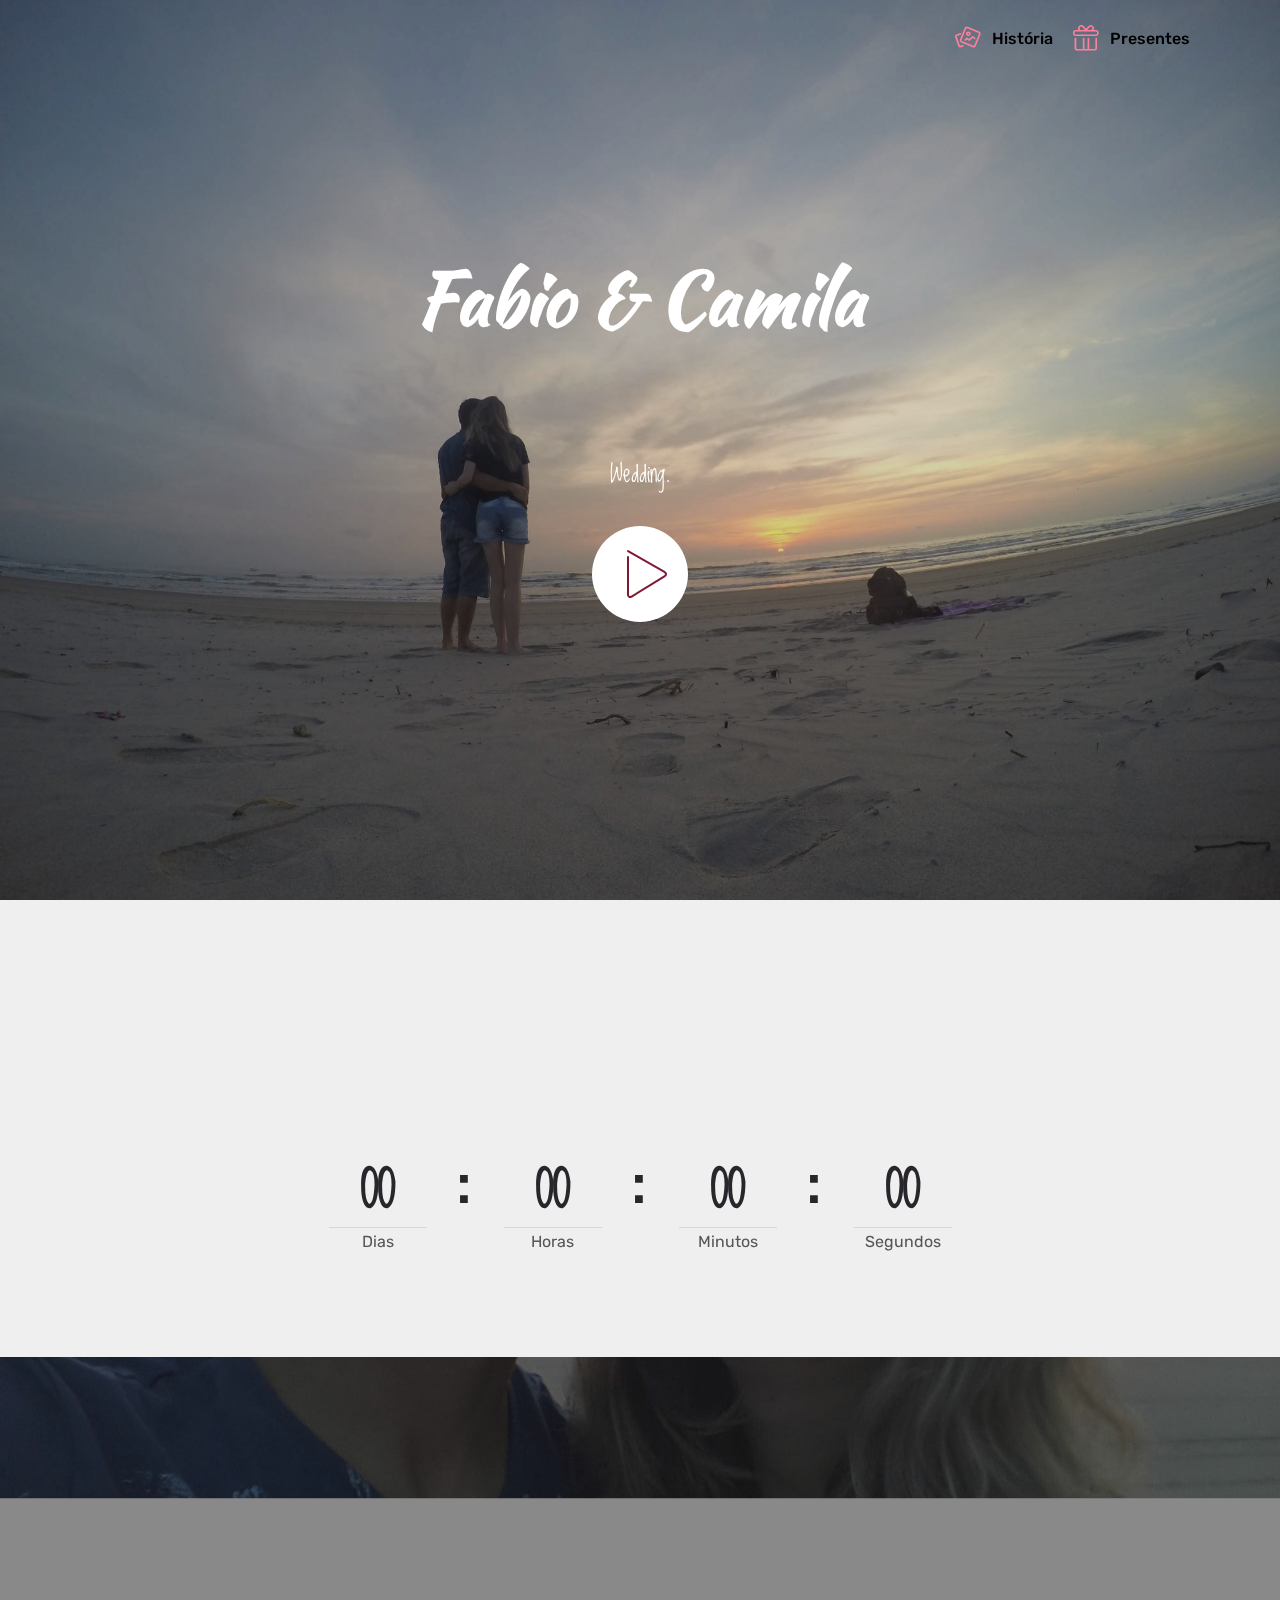
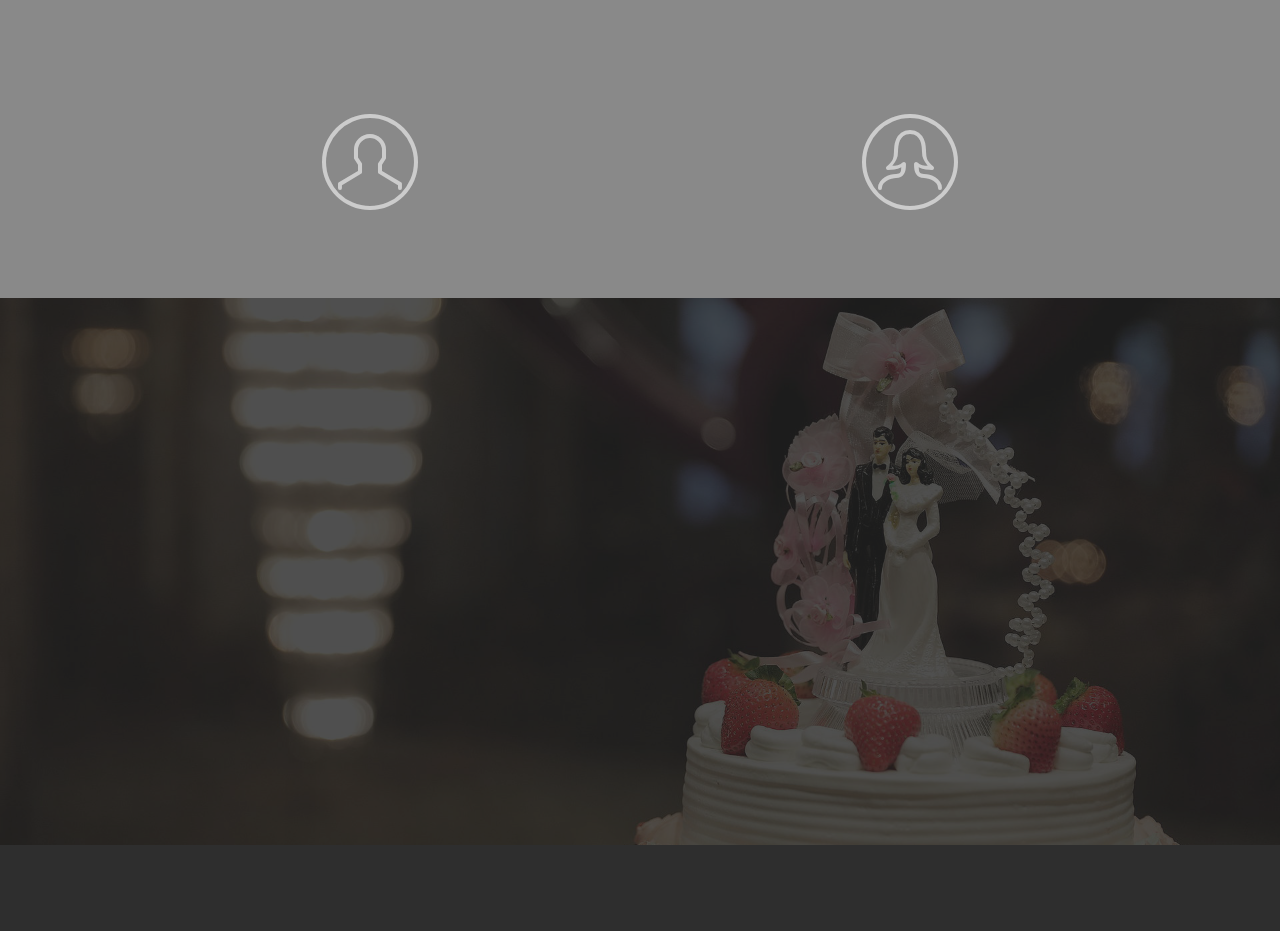
==== commit f2d5e826: "create github pages" ====
--- a/index.html
+++ b/index.html
@@ -58,7 +58,7 @@
     </nav>
 </section>
 
-<section class="engine"><a href="https://mobirise.info/f">simple web maker</a></section><section class="header8 cid-qNpd74kMPZ mbr-fullscreen mbr-parallax-background" id="header8-v">
+<section class="engine"><a href="https://mobirise.info">Mobirise</a></section><section class="header8 cid-qNpd74kMPZ mbr-fullscreen mbr-parallax-background" id="header8-v">
 
     
 
@@ -128,13 +128,13 @@
                     <h1 class="mbr-section-title pb-3 mbr-white mbr-bold mbr-fonts-style display-1">Linha do Tempo</h1>
                     <p class="mbr-text pb-3 mbr-white mbr-fonts-style display-5">
                         Conheça um pouquinho da nossa história.</p>
-                    <div class="mbr-section-btn align-center py-2"><a class="btn btn-md btn-warning display-4" href="page2.html">Saiba mais</a></div>
+                    <div class="mbr-section-btn align-center py-2"><a class="btn btn-md btn-secondary-outline display-4" href="page2.html">Saiba mais</a></div>
 
                     <div class="icons-media-container mbr-white">
                         <div class="card col-12 col-md-6">
                             <div class="icon-block">
                             
-                                <span class="mbr-iconfont mbri-user" style="color: rgb(42, 96, 22); fill: rgb(42, 96, 22);"></span>
+                                <span class="mbr-iconfont mbri-user" style="color: rgb(204, 204, 204); fill: rgb(204, 204, 204);"></span>
                             
                             </div>
                             <h5 class="mbr-fonts-style display-5">Fabio Roberto Dolinski</h5>
@@ -143,7 +143,7 @@
                         <div class="card col-12 col-md-6">
                             <div class="icon-block">
                                 
-                                    <span class="mbr-iconfont mbri-user2" style="color: rgb(127, 25, 51); fill: rgb(127, 25, 51);"></span>
+                                    <span class="mbr-iconfont mbri-user2" style="color: rgb(204, 204, 204); fill: rgb(204, 204, 204);"></span>
                                 
                             </div>
                             <h5 class="mbr-fonts-style display-5">
